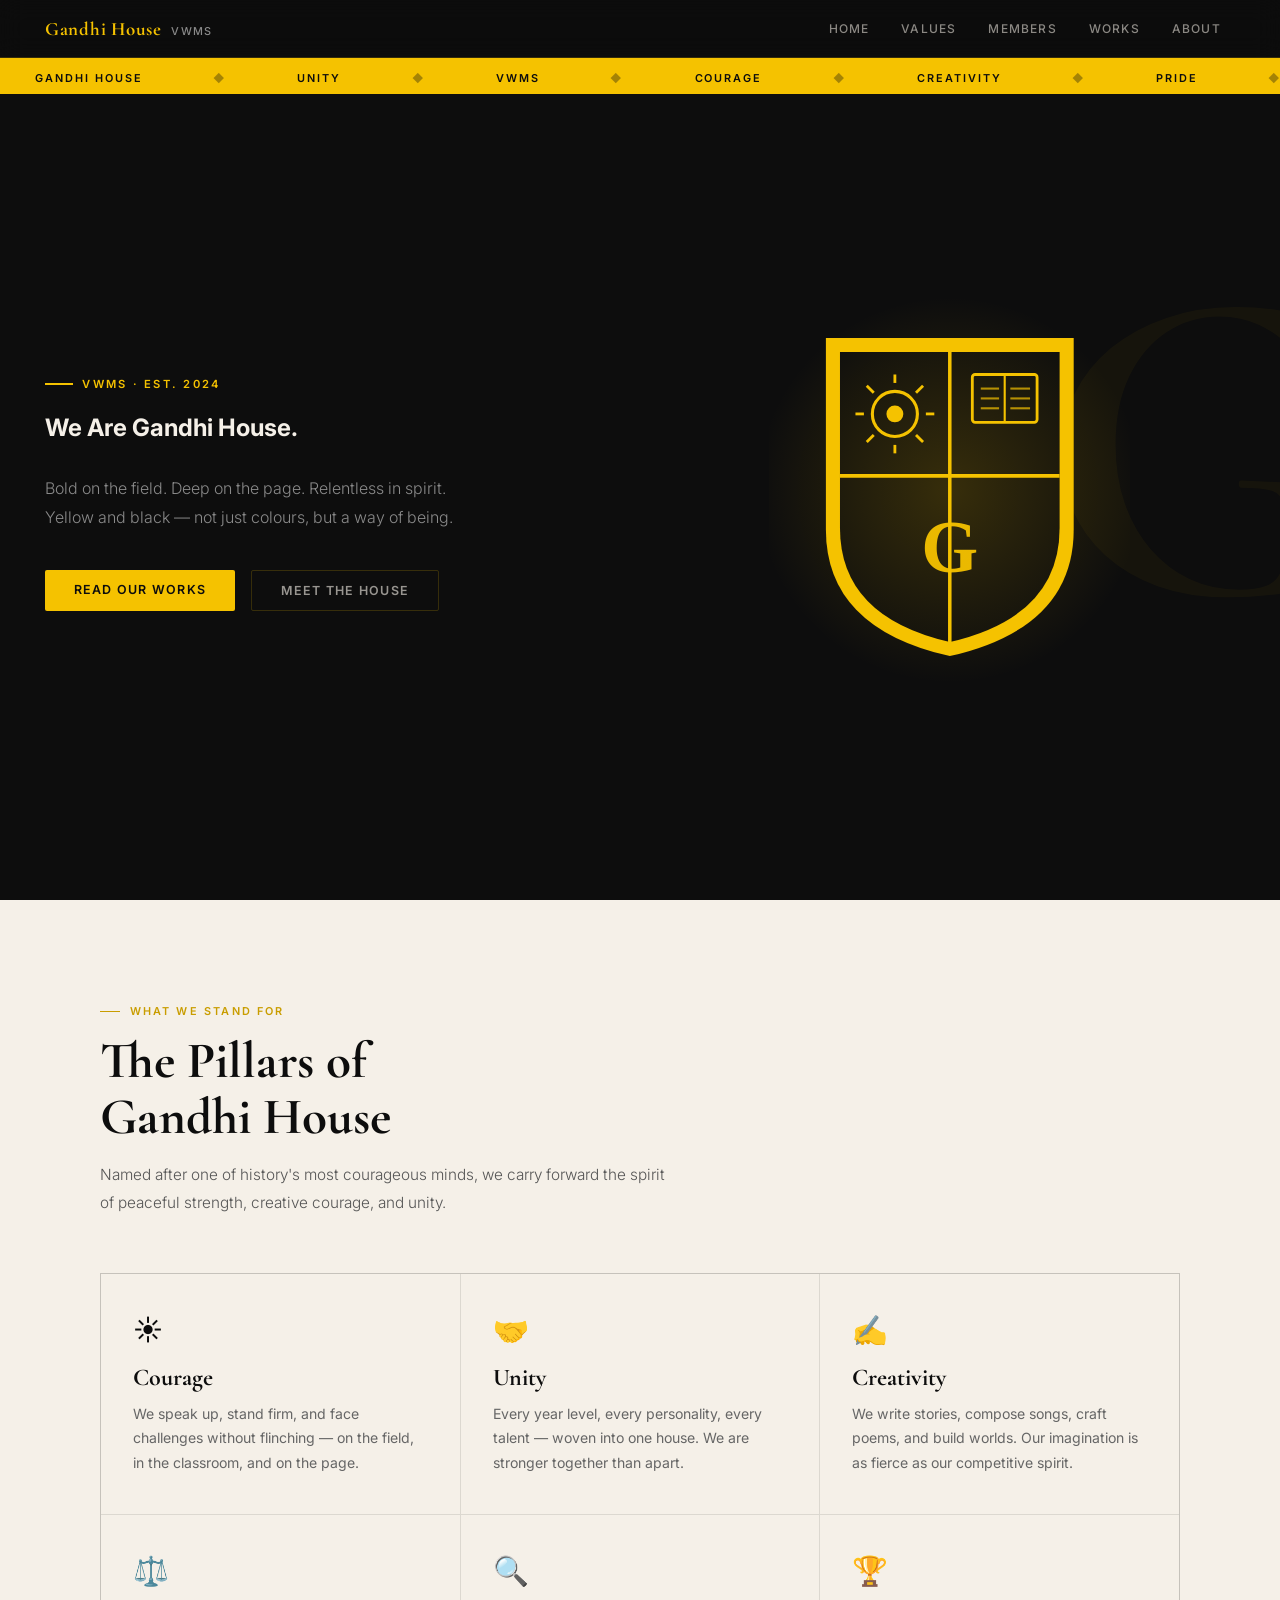
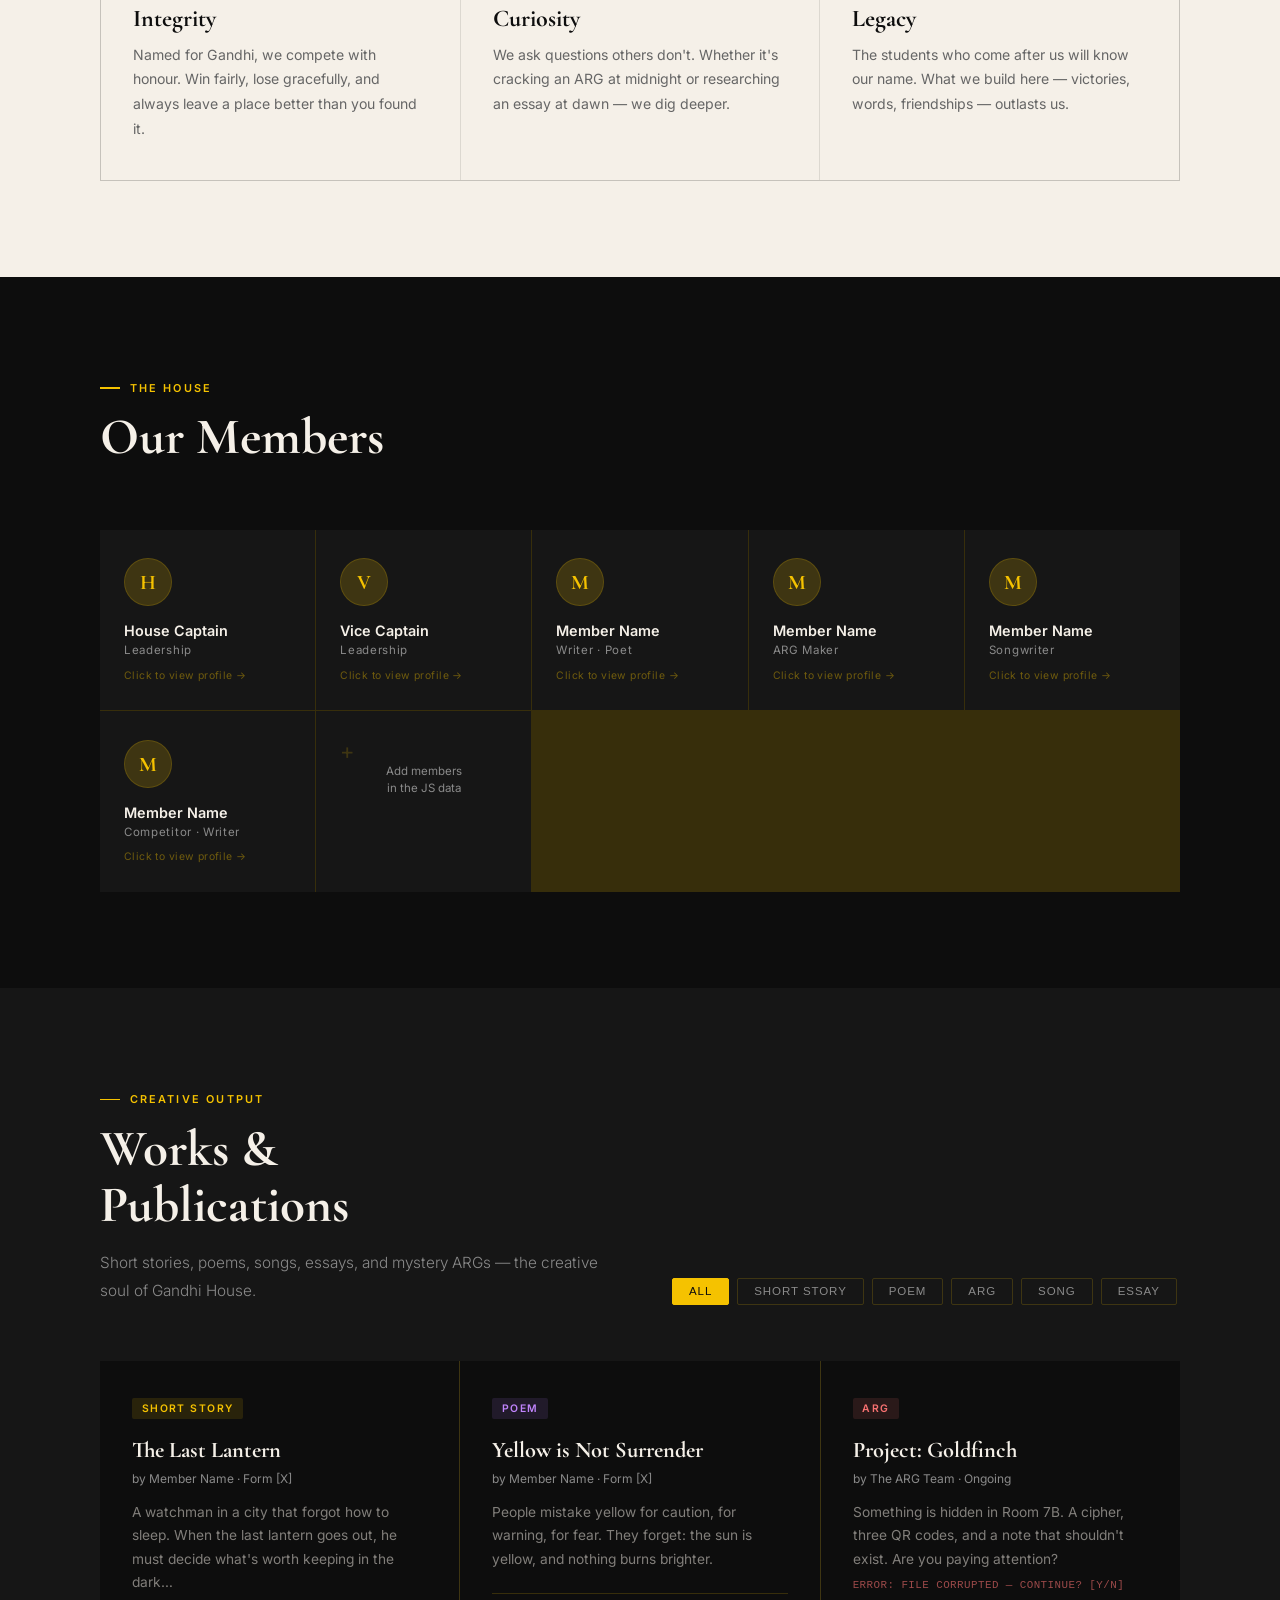
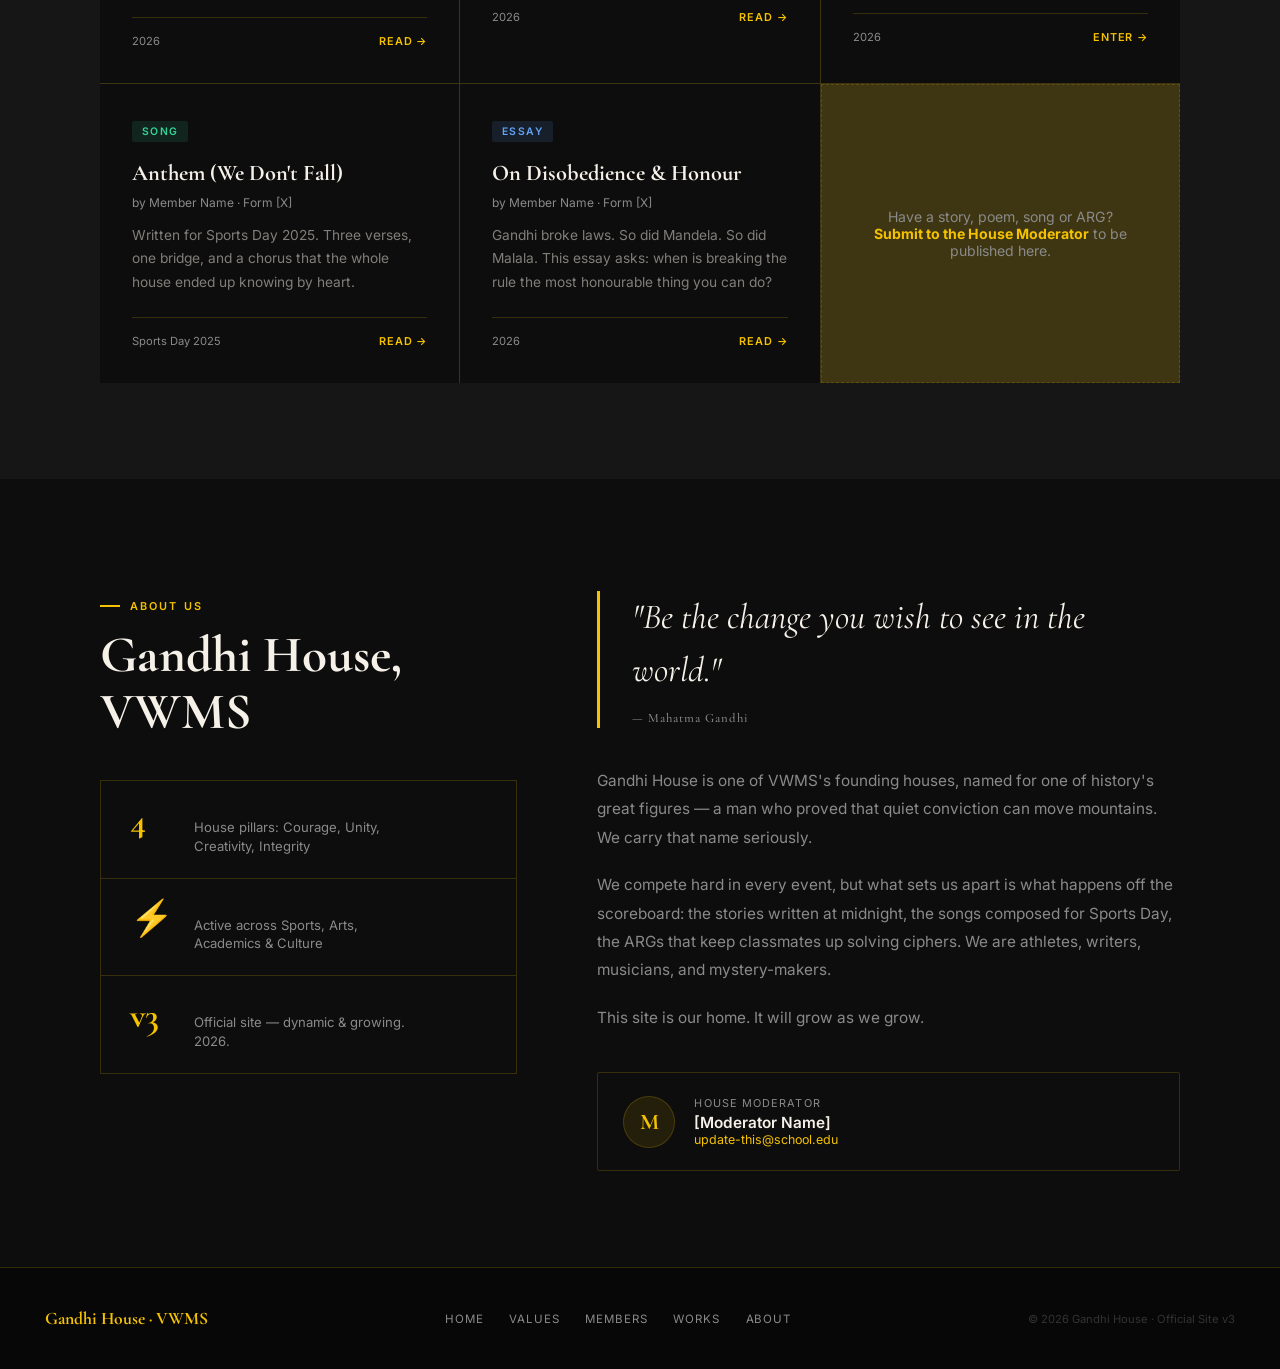
==== index.html @ 1ae05ae8 "V0.1" ====
<!DOCTYPE html>
<html lang="en">
<head>
  <meta charset="UTF-8"/>
  <meta name="viewport" content="width=device-width, initial-scale=1.0"/>
  <title>Gandhi House — VWMS</title>
  <link rel="preconnect" href="https://fonts.googleapis.com"/>
  <link rel="preconnect" href="https://fonts.gstatic.com" crossorigin/>
  <link href="https://fonts.googleapis.com/css2?family=Cormorant+Garamond:ital,wght@0,400;0,600;0,700;1,400;1,600;1,700&family=Inter:wght@300;400;500;600&display=swap" rel="stylesheet"/>
  <style>
    *, *::before, *::after { box-sizing: border-box; margin: 0; padding: 0; }
    :root {
      --yellow:  #F5C200;
      --yellow-d:#C99D00;
      --black:   #0D0D0D;
      --card:    #161616;
      --card2:   #1E1E1E;
      --cream:   #F5F0E8;
      --slate:   #8A8A8A;
      --border:  rgba(245,194,0,0.18);
      --border-l:rgba(0,0,0,0.1);
    }
    html { scroll-behavior: smooth; }
    body { font-family:'Inter',sans-serif; background:var(--black); color:var(--cream); overflow-x:hidden; }
    ::-webkit-scrollbar { width:4px; }
    ::-webkit-scrollbar-track { background:var(--black); }
    ::-webkit-scrollbar-thumb { background:var(--yellow); }

    /* ── NAV ── */
    nav {
      position:fixed; top:0; left:0; right:0; z-index:200;
      height:58px; display:flex; align-items:center; justify-content:space-between;
      padding:0 2.8rem;
      background:rgba(13,13,13,0.92); backdrop-filter:blur(12px);
      border-bottom:1px solid var(--border);
    }
    .nav-left { display:flex; align-items:baseline; gap:0.6rem; }
    .nav-house { font-family:'Cormorant Garamond',serif; font-size:1.18rem; font-weight:700; color:var(--yellow); letter-spacing:0.04em; }
    .nav-school { font-size:0.68rem; color:var(--slate); font-weight:500; letter-spacing:0.12em; text-transform:uppercase; }
    .nav-links { display:flex; gap:0.2rem; }
    .nav-links a {
      color:rgba(245,240,232,0.55); text-decoration:none; font-size:0.75rem;
      font-weight:500; letter-spacing:0.1em; text-transform:uppercase;
      padding:0.4rem 0.9rem; border-radius:2px; transition:color 0.2s, background 0.2s;
    }
    .nav-links a:hover { color:var(--yellow); background:rgba(245,194,0,0.07); }

    /* ── TICKER ── */
    .ticker {
      background:var(--yellow); color:var(--black); padding:0.5rem 0;
      overflow:hidden; white-space:nowrap;
      position:fixed; top:58px; left:0; right:0; z-index:199;
    }
    .ticker-inner { display:inline-flex; animation:ticker 30s linear infinite; }
    .ticker-inner span { font-size:0.68rem; font-weight:600; letter-spacing:0.18em; text-transform:uppercase; padding:0 2.2rem; }
    .ticker-dot { color:rgba(13,13,13,0.35); font-size:0.5rem; vertical-align:middle; }
    @keyframes ticker { from{transform:translateX(0)} to{transform:translateX(-50%)} }

    /* ── SHARED ── */
    section { padding:6rem 2.8rem; }
    .section-inner { max-width:1080px; margin:0 auto; }
    .section-label {
      display:inline-flex; align-items:center; gap:0.6rem;
      font-size:0.68rem; font-weight:600; letter-spacing:0.2em;
      text-transform:uppercase; color:var(--yellow); margin-bottom:0.9rem;
    }
    .section-label::before { content:''; display:block; width:20px; height:1.5px; background:var(--yellow); }
    .section-title {
      font-family:'Cormorant Garamond',serif;
      font-size:clamp(2.4rem,4vw,3.6rem); font-weight:700; line-height:1.1; margin-bottom:1rem;
    }
    .section-sub { font-size:0.96rem; color:var(--slate); line-height:1.8; max-width:580px; font-weight:300; }
    .btn {
      display:inline-block; padding:0.75rem 1.8rem; font-size:0.78rem; font-weight:600;
      letter-spacing:0.1em; text-transform:uppercase; text-decoration:none;
      border-radius:2px; transition:all 0.2s; cursor:pointer; border:none;
    }
    .btn-primary { background:var(--yellow); color:var(--black); }
    .btn-primary:hover { background:#ffd740; }
    .btn-ghost { border:1px solid var(--border); color:rgba(245,240,232,0.6); background:transparent; }
    .btn-ghost:hover { border-color:var(--yellow); color:var(--yellow); }

    /* ── HERO ── */
    #home {
      min-height:100vh; background:var(--black);
      display:grid; grid-template-columns:1fr 1fr;
      align-items:center; padding:9rem 2.8rem 4rem; gap:3rem;
      position:relative; overflow:hidden;
    }
    .hero-watermark {
      position:absolute; right:-4rem; top:50%; transform:translateY(-50%);
      font-family:'Cormorant Garamond',serif;
      font-size:clamp(20rem,35vw,46rem); font-weight:700;
      color:var(--yellow); opacity:0.04; line-height:1;
      pointer-events:none; user-select:none; letter-spacing:-0.05em;
    }
    .hero-left { position:relative; z-index:2; }
    .hero-eyebrow {
      display:inline-flex; align-items:center; gap:0.6rem;
      font-size:0.7rem; font-weight:600; letter-spacing:0.2em;
      text-transform:uppercase; color:var(--yellow); margin-bottom:1.4rem;
    }
    .hero-eyebrow::before { content:''; display:block; width:28px; height:1.5px; background:var(--yellow); }
    .hero h1 { font-family:'Cormorant Garamond',serif; font-size:clamp(3.8rem,6.5vw,7rem); font-weight:700; line-height:0.95; letter-spacing:-0.02em; }
    .hero h1 .line1 { color:var(--cream); display:block; }
    .hero h1 .line2 { color:var(--yellow); font-style:italic; display:block; }
    .hero h1 .line3 { color:var(--cream); display:block; }
    .hero-desc { margin-top:2rem; font-size:1rem; color:var(--slate); line-height:1.8; max-width:420px; font-weight:300; }
    .hero-cta { margin-top:2.4rem; display:flex; gap:1rem; flex-wrap:wrap; }
    .hero-right { display:flex; align-items:center; justify-content:center; position:relative; z-index:2; }
    .shield-wrap { position:relative; animation:floatShield 5s ease-in-out infinite; }
    @keyframes floatShield { 0%,100%{transform:translateY(0)} 50%{transform:translateY(-14px)} }
    .shield-glow { position:absolute; inset:-40px; background:radial-gradient(circle,rgba(245,194,0,0.18) 0%,transparent 70%); pointer-events:none; }
    .shield-svg { width:clamp(180px,22vw,290px); display:block; }

    /* ── VALUES ── */
    #values { background:var(--cream); color:var(--black); }
    #values .section-label { color:var(--yellow-d); }
    #values .section-label::before { background:var(--yellow-d); }
    #values .section-title { color:var(--black); }
    #values .section-sub { color:#555; }
    .values-grid {
      display:grid; grid-template-columns:repeat(3,1fr);
      gap:1px; margin-top:3.5rem;
      background:var(--border-l); border:1px solid var(--border-l);
    }
    .value-card { background:var(--cream); padding:2.4rem 2rem; transition:background 0.2s; }
    .value-card:hover { background:#ece8e0; }
    .value-icon { font-size:1.8rem; margin-bottom:1rem; display:block; }
    .value-card h3 { font-family:'Cormorant Garamond',serif; font-size:1.5rem; font-weight:700; color:var(--black); margin-bottom:0.6rem; }
    .value-card p { font-size:0.88rem; color:#666; line-height:1.75; }

    /* ── MEMBERS ── */
    #members { background:var(--black); }
    .members-header { display:flex; align-items:flex-end; justify-content:space-between; margin-bottom:3rem; gap:1rem; flex-wrap:wrap; }
    .members-grid { display:grid; grid-template-columns:repeat(auto-fill,minmax(180px,1fr)); gap:1px; background:var(--border); }
    .member-card {
      background:var(--card); padding:1.8rem 1.5rem;
      transition:background 0.2s; position:relative; overflow:hidden; cursor:pointer;
    }
    .member-card::before {
      content:''; position:absolute; top:0; left:0;
      width:3px; height:0; background:var(--yellow); transition:height 0.3s;
    }
    .member-card:hover { background:var(--card2); }
    .member-card:hover::before { height:100%; }
    .member-avatar {
      width:48px; height:48px; background:var(--border); border-radius:50%;
      display:flex; align-items:center; justify-content:center;
      font-family:'Cormorant Garamond',serif; font-size:1.3rem; font-weight:700;
      color:var(--yellow); margin-bottom:1rem; border:1px solid var(--border);
    }
    .member-name { font-size:0.9rem; font-weight:600; color:var(--cream); margin-bottom:0.25rem; }
    .member-role { font-size:0.72rem; color:var(--slate); letter-spacing:0.06em; }
    .member-card-hint { font-size:0.65rem; color:rgba(245,194,0,0.4); margin-top:0.7rem; letter-spacing:0.04em; }

    /* ── WORKS ── */
    #works { background:var(--card); }
    .works-intro { display:grid; grid-template-columns:1fr 1fr; gap:4rem; align-items:end; margin-bottom:3.5rem; }
    .works-filter { display:flex; gap:0.5rem; flex-wrap:wrap; }
    .filter-btn {
      padding:0.4rem 1rem; font-size:0.72rem; font-weight:500;
      letter-spacing:0.08em; text-transform:uppercase;
      border:1px solid var(--border); background:transparent; color:var(--slate);
      cursor:pointer; border-radius:2px; transition:all 0.2s;
    }
    .filter-btn.active, .filter-btn:hover { background:var(--yellow); color:var(--black); border-color:var(--yellow); }
    .works-grid { display:grid; grid-template-columns:repeat(auto-fill,minmax(280px,1fr)); gap:1px; background:var(--border); }
    .work-card {
      background:var(--black); padding:2.2rem 2rem;
      transition:background 0.2s; position:relative; cursor:pointer;
    }
    .work-card:hover { background:#121212; }
    .work-tag {
      display:inline-block; font-size:0.65rem; font-weight:600;
      letter-spacing:0.14em; text-transform:uppercase;
      padding:0.25rem 0.6rem; border-radius:2px; margin-bottom:1.1rem;
    }
    .tag-story  { background:rgba(245,194,0,0.12); color:var(--yellow); }
    .tag-poem   { background:rgba(180,120,255,0.12); color:#c084fc; }
    .tag-song   { background:rgba(52,211,153,0.12); color:#34d399; }
    .tag-arg    { background:rgba(248,113,113,0.12); color:#f87171; }
    .tag-essay  { background:rgba(96,165,250,0.12); color:#60a5fa; }
    .work-title { font-family:'Cormorant Garamond',serif; font-size:1.4rem; font-weight:700; color:var(--cream); line-height:1.2; margin-bottom:0.5rem; }
    .work-author { font-size:0.75rem; color:var(--slate); margin-bottom:0.9rem; }
    .work-excerpt { font-size:0.86rem; color:rgba(245,240,232,0.5); line-height:1.7; }
    .work-footer {
      margin-top:1.4rem; padding-top:1rem; border-top:1px solid var(--border);
      font-size:0.7rem; color:var(--slate); display:flex; justify-content:space-between; align-items:center;
    }
    .work-read { color:var(--yellow); font-weight:600; letter-spacing:0.08em; text-transform:uppercase; font-size:0.68rem; }
    .arg-glitch { font-family:'Courier New',monospace; font-size:0.68rem; color:rgba(248,113,113,0.6); letter-spacing:0.04em; margin-top:0.5rem; animation:glitch 4s ease-in-out infinite; }
    @keyframes glitch { 0%,90%,100%{opacity:0.6;letter-spacing:0.04em} 92%{opacity:1;letter-spacing:0.12em;color:#f87171} 94%{opacity:0.3;letter-spacing:0} 96%{opacity:1} }
    .work-submit {
      background:transparent; border:1px dashed var(--border);
      display:flex; align-items:center; justify-content:center;
      gap:1rem; padding:2rem; text-align:center;
    }
    .work-submit p { font-size:0.88rem; color:var(--slate); }
    .work-submit strong { color:var(--yellow); }

    /* ── ABOUT ── */
    #about { background:var(--black); }
    .about-grid { display:grid; grid-template-columns:1fr 1.4fr; gap:5rem; align-items:start; margin-top:1rem; }
    .about-stat-stack { margin-top:2.5rem; display:flex; flex-direction:column; gap:0; border:1px solid var(--border); }
    .about-stat { padding:1.4rem 1.8rem; border-bottom:1px solid var(--border); display:flex; align-items:baseline; gap:1rem; }
    .about-stat:last-child { border-bottom:none; }
    .about-stat-num { font-family:'Cormorant Garamond',serif; font-size:2.2rem; font-weight:700; color:var(--yellow); line-height:1; min-width:3rem; }
    .about-stat-label { font-size:0.82rem; color:var(--slate); line-height:1.4; }
    .about-quote { font-family:'Cormorant Garamond',serif; font-size:clamp(1.6rem,2.8vw,2.2rem); font-style:italic; font-weight:400; line-height:1.5; color:var(--cream); border-left:3px solid var(--yellow); padding-left:2rem; margin-bottom:2.4rem; }
    .about-quote cite { display:block; margin-top:0.8rem; font-size:0.8rem; font-style:normal; font-weight:500; color:var(--slate); letter-spacing:0.08em; }
    .about-body { font-size:0.96rem; color:var(--slate); line-height:1.85; margin-bottom:1.2rem; }
    .about-moderator { margin-top:2.5rem; display:flex; align-items:center; gap:1.2rem; padding:1.4rem 1.6rem; border:1px solid var(--border); border-radius:2px; }
    .mod-avatar { width:52px; height:52px; flex-shrink:0; background:rgba(245,194,0,0.1); border:1px solid var(--border); border-radius:50%; display:flex; align-items:center; justify-content:center; font-family:'Cormorant Garamond',serif; font-size:1.4rem; font-weight:700; color:var(--yellow); }
    .mod-label { font-size:0.68rem; color:var(--slate); letter-spacing:0.1em; text-transform:uppercase; margin-bottom:0.2rem; }
    .mod-name { font-size:0.96rem; font-weight:600; color:var(--cream); }
    .mod-email { font-size:0.78rem; color:var(--yellow); }

    /* ── FOOTER ── */
    footer { background:#070707; border-top:1px solid var(--border); padding:2.5rem 2.8rem; display:flex; align-items:center; justify-content:space-between; gap:1rem; flex-wrap:wrap; }
    .footer-brand { font-family:'Cormorant Garamond',serif; font-size:1.1rem; font-weight:700; color:var(--yellow); }
    .footer-links { display:flex; gap:1.6rem; }
    .footer-links a { font-size:0.72rem; color:var(--slate); text-decoration:none; letter-spacing:0.08em; text-transform:uppercase; transition:color 0.2s; }
    .footer-links a:hover { color:var(--yellow); }
    .footer-copy { font-size:0.7rem; color:#333; }

    /* ══════════════════════════════════════
       PANEL — shared for works + members
    ══════════════════════════════════════ */
    .panel-overlay {
      position:fixed; inset:0; z-index:500;
      background:rgba(0,0,0,0.75); backdrop-filter:blur(6px);
      opacity:0; pointer-events:none; transition:opacity 0.3s;
    }
    .panel-overlay.open { opacity:1; pointer-events:all; }
    .panel {
      position:fixed; top:0; right:0; bottom:0; z-index:501;
      width:min(680px,100vw);
      background:var(--black); border-left:1px solid var(--border);
      overflow-y:auto; padding:3rem 2.8rem;
      transform:translateX(100%); transition:transform 0.38s cubic-bezier(0.22,1,0.36,1);
    }
    .panel.open { transform:translateX(0); }
    .panel-close {
      position:sticky; top:0;
      display:flex; justify-content:flex-end; margin-bottom:2rem;
      background:var(--black); padding-bottom:0.5rem;
    }
    .panel-close-btn {
      background:var(--card2); border:1px solid var(--border); color:var(--slate);
      font-size:0.75rem; font-weight:600; letter-spacing:0.1em; text-transform:uppercase;
      padding:0.5rem 1.1rem; border-radius:2px; cursor:pointer; transition:all 0.2s;
    }
    .panel-close-btn:hover { border-color:var(--yellow); color:var(--yellow); }

    /* work panel */
    .panel-tag { display:inline-block; font-size:0.65rem; font-weight:600; letter-spacing:0.14em; text-transform:uppercase; padding:0.25rem 0.6rem; border-radius:2px; margin-bottom:1.2rem; }
    .panel-title { font-family:'Cormorant Garamond',serif; font-size:clamp(2rem,4vw,3rem); font-weight:700; line-height:1.1; margin-bottom:0.6rem; }
    .panel-author { font-size:0.8rem; color:var(--slate); margin-bottom:2rem; padding-bottom:2rem; border-bottom:1px solid var(--border); }
    .panel-body {
      font-size:1rem; line-height:1.9; color:rgba(245,240,232,0.8);
      font-family:'Cormorant Garamond',serif; font-size:1.12rem;
      white-space:pre-wrap;
    }
    .panel-body.arg-body { font-family:'Courier New',monospace; font-size:0.88rem; color:#f87171; line-height:1.8; }

    /* member panel */
    .member-panel-header { display:flex; align-items:center; gap:1.6rem; margin-bottom:2rem; padding-bottom:2rem; border-bottom:1px solid var(--border); }
    .member-panel-avatar {
      width:80px; height:80px; flex-shrink:0;
      background:rgba(245,194,0,0.08); border:1px solid var(--border); border-radius:50%;
      display:flex; align-items:center; justify-content:center;
      font-family:'Cormorant Garamond',serif; font-size:2.2rem; font-weight:700; color:var(--yellow);
    }
    .member-panel-name { font-family:'Cormorant Garamond',serif; font-size:2rem; font-weight:700; color:var(--cream); }
    .member-panel-role { font-size:0.78rem; color:var(--yellow); letter-spacing:0.1em; text-transform:uppercase; margin-top:0.3rem; }
    .member-panel-bio { font-size:0.96rem; color:var(--slate); line-height:1.85; margin-bottom:1.4rem; }
    .member-panel-works { margin-top:2rem; }
    .member-panel-works h4 { font-family:'Cormorant Garamond',serif; font-size:1.2rem; font-weight:700; color:var(--cream); margin-bottom:1rem; }
    .member-work-link {
      display:block; padding:0.9rem 1.2rem; border:1px solid var(--border);
      margin-bottom:1px; background:var(--card); color:var(--cream);
      font-size:0.86rem; cursor:pointer; transition:background 0.2s, border-color 0.2s;
      text-decoration:none;
    }
    .member-work-link:hover { background:var(--card2); border-color:var(--yellow); color:var(--yellow); }
    .member-work-link span { font-size:0.68rem; color:var(--slate); float:right; }

    /* ── RESPONSIVE ── */
    @media (max-width:860px) {
      nav { padding:0 1.4rem; }
      .nav-links a { padding:0.4rem 0.6rem; font-size:0.68rem; }
      #home { grid-template-columns:1fr; padding:9rem 1.4rem 4rem; }
      .hero-right { display:none; }
      .values-grid { grid-template-columns:1fr 1fr; }
      .works-intro { grid-template-columns:1fr; gap:1.5rem; }
      .about-grid { grid-template-columns:1fr; gap:3rem; }
      section { padding:4rem 1.4rem; }
      footer { padding:2rem 1.4rem; }
      .panel { padding:2rem 1.4rem; }
    }
    @media (max-width:580px) {
      .values-grid { grid-template-columns:1fr; }
    }
    @media (prefers-reduced-motion:reduce) {
      *, *::before, *::after { animation:none !important; transition:none !important; }
    }
  </style>
</head>
<body>

<!-- NAV -->
<nav>
  <div class="nav-left">
    <span class="nav-house">Gandhi House</span>
    <span class="nav-school">VWMS</span>
  </div>
  <div class="nav-links">
    <a href="#home">Home</a>
    <a href="#values">Values</a>
    <a href="#members">Members</a>
    <a href="#works">Works</a>
    <a href="#about">About</a>
  </div>
</nav>

<!-- TICKER -->
<div class="ticker" aria-hidden="true">
  <div class="ticker-inner">
    <span>Gandhi House</span><span class="ticker-dot">◆</span>
    <span>Unity</span><span class="ticker-dot">◆</span>
    <span>VWMS</span><span class="ticker-dot">◆</span>
    <span>Courage</span><span class="ticker-dot">◆</span>
    <span>Creativity</span><span class="ticker-dot">◆</span>
    <span>Pride</span><span class="ticker-dot">◆</span>
    <span>Stories &amp; Songs</span><span class="ticker-dot">◆</span>
    <span>Mystery &amp; ARGs</span><span class="ticker-dot">◆</span>
    <span>Legacy</span><span class="ticker-dot">◆</span>
    <span>Yellow &amp; Black</span><span class="ticker-dot">◆</span>
    <span>Gandhi House</span><span class="ticker-dot">◆</span>
    <span>Unity</span><span class="ticker-dot">◆</span>
    <span>VWMS</span><span class="ticker-dot">◆</span>
    <span>Courage</span><span class="ticker-dot">◆</span>
    <span>Creativity</span><span class="ticker-dot">◆</span>
    <span>Pride</span><span class="ticker-dot">◆</span>
    <span>Stories &amp; Songs</span><span class="ticker-dot">◆</span>
    <span>Mystery &amp; ARGs</span><span class="ticker-dot">◆</span>
    <span>Legacy</span><span class="ticker-dot">◆</span>
    <span>Yellow &amp; Black</span><span class="ticker-dot">◆</span>
  </div>
</div>

<!-- ═══ HOME ═══ -->
<section id="home">
  <div class="hero-watermark" aria-hidden="true">G</div>
  <div class="hero-left">
    <p class="hero-eyebrow">VWMS · Est. 2024</p>
    <h1>
      <span class="line1">We Are</span>
      <span class="line2">Gandhi</span>
      <span class="line3">House.</span>
    </h1>
    <p class="hero-desc">Bold on the field. Deep on the page. Relentless in spirit. Yellow and black — not just colours, but a way of being.</p>
    <div class="hero-cta">
      <a href="#works" class="btn btn-primary">Read Our Works</a>
      <a href="#members" class="btn btn-ghost">Meet the House</a>
    </div>
  </div>
  <div class="hero-right">
    <div class="shield-wrap">
      <div class="shield-glow"></div>
      <svg class="shield-svg" viewBox="0 0 200 240" fill="none" xmlns="http://www.w3.org/2000/svg" aria-label="Gandhi House shield">
        <path d="M12 12 H188 V148 Q188 218 100 238 Q12 218 12 148 Z" fill="#F5C200"/>
        <path d="M22 22 H178 V147 Q178 210 100 228 Q22 210 22 147 Z" fill="#0D0D0D"/>
        <line x1="22" y1="110" x2="178" y2="110" stroke="#F5C200" stroke-width="2.5"/>
        <line x1="100" y1="22" x2="100" y2="228" stroke="#F5C200" stroke-width="2.5"/>
        <circle cx="61" cy="66" r="16" fill="none" stroke="#F5C200" stroke-width="2.2"/>
        <circle cx="61" cy="66" r="6" fill="#F5C200"/>
        <line x1="61" y1="44" x2="61" y2="38" stroke="#F5C200" stroke-width="2"/>
        <line x1="61" y1="88" x2="61" y2="94" stroke="#F5C200" stroke-width="2"/>
        <line x1="39" y1="66" x2="33" y2="66" stroke="#F5C200" stroke-width="2"/>
        <line x1="83" y1="66" x2="89" y2="66" stroke="#F5C200" stroke-width="2"/>
        <line x1="46" y1="51" x2="41" y2="46" stroke="#F5C200" stroke-width="2"/>
        <line x1="76" y1="81" x2="81" y2="86" stroke="#F5C200" stroke-width="2"/>
        <line x1="76" y1="51" x2="81" y2="46" stroke="#F5C200" stroke-width="2"/>
        <line x1="46" y1="81" x2="41" y2="86" stroke="#F5C200" stroke-width="2"/>
        <rect x="116" y="38" width="46" height="34" rx="2" fill="none" stroke="#F5C200" stroke-width="2"/>
        <line x1="139" y1="38" x2="139" y2="72" stroke="#F5C200" stroke-width="1.5"/>
        <line x1="122" y1="48" x2="135" y2="48" stroke="#F5C200" stroke-width="1.5" opacity="0.7"/>
        <line x1="122" y1="55" x2="135" y2="55" stroke="#F5C200" stroke-width="1.5" opacity="0.7"/>
        <line x1="122" y1="62" x2="135" y2="62" stroke="#F5C200" stroke-width="1.5" opacity="0.7"/>
        <line x1="143" y1="48" x2="157" y2="48" stroke="#F5C200" stroke-width="1.5" opacity="0.7"/>
        <line x1="143" y1="55" x2="157" y2="55" stroke="#F5C200" stroke-width="1.5" opacity="0.7"/>
        <line x1="143" y1="62" x2="157" y2="62" stroke="#F5C200" stroke-width="1.5" opacity="0.7"/>
        <text x="100" y="178" text-anchor="middle" font-family="Georgia,serif" font-size="52" font-weight="700" fill="#F5C200" opacity="0.95">G</text>
      </svg>
    </div>
  </div>
</section>

<!-- ═══ VALUES ═══ -->
<section id="values">
  <div class="section-inner">
    <p class="section-label">What we stand for</p>
    <h2 class="section-title">The Pillars of<br/>Gandhi House</h2>
    <p class="section-sub">Named after one of history's most courageous minds, we carry forward the spirit of peaceful strength, creative courage, and unity.</p>
    <div class="values-grid" id="valuesGrid"></div>
  </div>
</section>

<!-- ═══ MEMBERS ═══ -->
<section id="members">
  <div class="section-inner">
    <div class="members-header">
      <div>
        <p class="section-label">The house</p>
        <h2 class="section-title">Our Members</h2>
      </div>
    </div>
    <div class="members-grid" id="membersGrid"></div>
  </div>
</section>

<!-- ═══ WORKS ═══ -->
<section id="works">
  <div class="section-inner">
    <div class="works-intro">
      <div>
        <p class="section-label">Creative output</p>
        <h2 class="section-title">Works &amp;<br/>Publications</h2>
        <p class="section-sub">Short stories, poems, songs, essays, and mystery ARGs — the creative soul of Gandhi House.</p>
      </div>
      <div>
        <div class="works-filter" id="worksFilter"></div>
      </div>
    </div>
    <div class="works-grid" id="worksGrid"></div>
  </div>
</section>

<!-- ═══ ABOUT ═══ -->
<section id="about">
  <div class="section-inner">
    <div class="about-grid">
      <div class="about-left">
        <p class="section-label">About us</p>
        <h2 class="section-title">Gandhi House,<br/>VWMS</h2>
        <div class="about-stat-stack">
          <div class="about-stat"><div class="about-stat-num">4</div><div class="about-stat-label">House pillars: Courage, Unity,<br/>Creativity, Integrity</div></div>
          <div class="about-stat"><div class="about-stat-num">⚡</div><div class="about-stat-label">Active across Sports, Arts,<br/>Academics &amp; Culture</div></div>
          <div class="about-stat"><div class="about-stat-num">v3</div><div class="about-stat-label">Official site — dynamic &amp; growing.<br/>2026.</div></div>
        </div>
      </div>
      <div class="about-right">
        <blockquote class="about-quote">
          "Be the change you wish to see in the world."
          <cite>— Mahatma Gandhi</cite>
        </blockquote>
        <p class="about-body">Gandhi House is one of VWMS's founding houses, named for one of history's great figures — a man who proved that quiet conviction can move mountains. We carry that name seriously.</p>
        <p class="about-body">We compete hard in every event, but what sets us apart is what happens off the scoreboard: the stories written at midnight, the songs composed for Sports Day, the ARGs that keep classmates up solving ciphers. We are athletes, writers, musicians, and mystery-makers.</p>
        <p class="about-body">This site is our home. It will grow as we grow.</p>
        <div class="about-moderator">
          <div class="mod-avatar">M</div>
          <div>
            <div class="mod-label">House Moderator</div>
            <div class="mod-name">[Moderator Name]</div>
            <div class="mod-email">update-this@school.edu</div>
          </div>
        </div>
      </div>
    </div>
  </div>
</section>

<!-- FOOTER -->
<footer>
  <span class="footer-brand">Gandhi House · VWMS</span>
  <div class="footer-links">
    <a href="#home">Home</a><a href="#values">Values</a>
    <a href="#members">Members</a><a href="#works">Works</a><a href="#about">About</a>
  </div>
  <span class="footer-copy">© 2026 Gandhi House · Official Site v3</span>
</footer>

<!-- ═══ PANELS ═══ -->
<div class="panel-overlay" id="overlay"></div>
<div class="panel" id="workPanel" role="dialog" aria-modal="true" aria-label="Work viewer">
  <div class="panel-close"><button class="panel-close-btn" onclick="closePanel()">✕ Close</button></div>
  <div id="workPanelContent"></div>
</div>
<div class="panel" id="memberPanel" role="dialog" aria-modal="true" aria-label="Member profile">
  <div class="panel-close"><button class="panel-close-btn" onclick="closePanel()">✕ Close</button></div>
  <div id="memberPanelContent"></div>
</div>

<script>
/* ═══════════════════════════════════════════════════
   ██████╗  █████╗ ████████╗ █████╗
   ██╔══██╗██╔══██╗╚══██╔══╝██╔══██╗
   ██║  ██║███████║   ██║   ███████║
   ██║  ██║██╔══██║   ██║   ██╔══██║
   ██████╔╝██║  ██║   ██║   ██║  ██║
   ╚═════╝ ╚═╝  ╚═╝   ╚═╝   ╚═╝  ╚═╝

   TO ADD A NEW WORK — add one object to WORKS below.
   TO ADD A NEW MEMBER — add one object to MEMBERS below.
   TO EDIT VALUES — edit the HOUSE_VALUES array below.
   That's it. The rest is automatic.
═══════════════════════════════════════════════════ */

// ─────────────────────────────────────────────────
//  HOUSE VALUES
//  Fields: icon, title, body
// ─────────────────────────────────────────────────
const HOUSE_VALUES = [
  {
    icon: "☀️",
    title: "Courage",
    body: "We speak up, stand firm, and face challenges without flinching — on the field, in the classroom, and on the page."
  },
  {
    icon: "🤝",
    title: "Unity",
    body: "Every year level, every personality, every talent — woven into one house. We are stronger together than apart."
  },
  {
    icon: "✍️",
    title: "Creativity",
    body: "We write stories, compose songs, craft poems, and build worlds. Our imagination is as fierce as our competitive spirit."
  },
  {
    icon: "⚖️",
    title: "Integrity",
    body: "Named for Gandhi, we compete with honour. Win fairly, lose gracefully, and always leave a place better than you found it."
  },
  {
    icon: "🔍",
    title: "Curiosity",
    body: "We ask questions others don't. Whether it's cracking an ARG at midnight or researching an essay at dawn — we dig deeper."
  },
  {
    icon: "🏆",
    title: "Legacy",
    body: "The students who come after us will know our name. What we build here — victories, words, friendships — outlasts us."
  }
];

// ─────────────────────────────────────────────────
//  MEMBERS
//  Fields: name, role, bio, works (array of work titles they authored)
//  'works' links automatically to matching entries in WORKS below.
// ─────────────────────────────────────────────────
const MEMBERS = [
  {
    name: "House Captain",
    role: "Leadership",
    bio: "Update this bio with something about this person — their year level, what they bring to the house, and what makes them Gandhi through and through.",
    works: []
  },
  {
    name: "Vice Captain",
    role: "Leadership",
    bio: "Update this bio with something about this person — their strengths, their story, their role in keeping Gandhi House together.",
    works: []
  },
  {
    name: "Member Name",
    role: "Writer · Poet",
    bio: "Replace with a real member. Add their name, what they do, and link their works by matching the title to a work in the WORKS array.",
    works: ["The Last Lantern", "Yellow is Not Surrender"]
  },
  {
    name: "Member Name",
    role: "ARG Maker",
    bio: "Replace with a real member. The mastermind behind the house's mystery ARG. Ask them nothing. They'll tell you everything — eventually.",
    works: ["Project: Goldfinch"]
  },
  {
    name: "Member Name",
    role: "Songwriter",
    bio: "Replace with a real member. Wrote the Sports Day anthem from scratch. If you've heard it, you know.",
    works: ["Anthem (We Don't Fall)"]
  },
  {
    name: "Member Name",
    role: "Competitor · Writer",
    bio: "Replace with a real member. Equally dangerous in a sprint and in an essay. One of Gandhi House's most versatile members.",
    works: ["On Disobedience & Honour"]
  }
];

// ─────────────────────────────────────────────────
//  WORKS
//  Fields: type, title, author, excerpt, date, content
//  type options: "Story" | "Poem" | "Song" | "ARG" | "Essay"
//  content: the full text shown in the reading panel.
//           Use \n for line breaks. For ARGs, use the arg style.
// ─────────────────────────────────────────────────
const WORKS = [
  {
    type: "Story",
    title: "The Last Lantern",
    author: "Member Name · Form [X]",
    date: "2026",
    excerpt: "A watchman in a city that forgot how to sleep. When the last lantern goes out, he must decide what's worth keeping in the dark…",
    content: `Replace this with the full text of the story.\n\nThis is where the complete piece goes — paragraphs separated by blank lines.\n\nThe whole thing will render here in the reading panel, beautifully formatted, ready for anyone who clicks through.\n\n— [Author Name]`
  },
  {
    type: "Poem",
    title: "Yellow is Not Surrender",
    author: "Member Name · Form [X]",
    date: "2026",
    excerpt: "People mistake yellow for caution, for warning, for fear. They forget: the sun is yellow, and nothing burns brighter.",
    content: `Replace this with the full poem.\n\nEach stanza on its own line.\nLine breaks preserved exactly as you write them.\n\nYellow is not surrender.\nYellow is the sun.\n\n— [Author Name]`
  },
  {
    type: "ARG",
    title: "Project: Goldfinch",
    author: "The ARG Team · Ongoing",
    date: "2026",
    excerpt: "Something is hidden in Room 7B. A cipher, three QR codes, and a note that shouldn't exist. Are you paying attention?",
    content: `> INITIALISING GOLDFINCH PROTOCOL...\n> ACCESS GRANTED: LEVEL 1\n\nReplace this with your ARG's opening text, clues, or lore.\n\nYou can write in any format — cryptic messages, coordinates, cipher hints, story fragments.\n\nThe red terminal font and glitch effect will make it feel right.\n\n> CONTINUE? [Y/N]_`
  },
  {
    type: "Song",
    title: "Anthem (We Don't Fall)",
    author: "Member Name · Form [X]",
    date: "Sports Day 2025",
    excerpt: "Written for Sports Day 2025. Three verses, one bridge, and a chorus that the whole house ended up knowing by heart.",
    content: `Replace this with the full song lyrics.\n\n[Verse 1]\nYour lyrics here.\n\n[Chorus]\nWe don't fall, we don't fall,\nYellow and black, we stand tall.\n\n[Verse 2]\nYour lyrics here.\n\n[Bridge]\nYour lyrics here.\n\n— [Author Name]`
  },
  {
    type: "Essay",
    title: "On Disobedience & Honour",
    author: "Member Name · Form [X]",
    date: "2026",
    excerpt: "Gandhi broke laws. So did Mandela. So did Malala. This essay asks: when is breaking the rule the most honourable thing you can do?",
    content: `Replace this with the full essay text.\n\nIntroduction paragraph goes here. State your argument clearly.\n\nBody paragraph one. Evidence and analysis.\n\nBody paragraph two. Counter-argument and rebuttal.\n\nConclusion. Bring it home.\n\n— [Author Name]`
  }
];

/* ═══════════════════════════════════════════════════
   RENDERING — you don't need to touch anything below
═══════════════════════════════════════════════════ */

const TYPE_TAG = {
  Story: "tag-story", Poem: "tag-poem", Song: "tag-song", ARG: "tag-arg", Essay: "tag-essay"
};
const TYPE_LABEL = {
  Story: "Short Story", Poem: "Poem", Song: "Song", ARG: "ARG", Essay: "Essay"
};
const READ_LABEL = {
  Story: "Read →", Poem: "Read →", Song: "Read →", ARG: "Enter →", Essay: "Read →"
};

// ── Values
function renderValues() {
  const grid = document.getElementById('valuesGrid');
  grid.innerHTML = HOUSE_VALUES.map(v => `
    <div class="value-card">
      <span class="value-icon">${v.icon}</span>
      <h3>${v.title}</h3>
      <p>${v.body}</p>
    </div>
  `).join('');
}

// ── Members
function renderMembers() {
  const grid = document.getElementById('membersGrid');
  grid.innerHTML = MEMBERS.map((m, i) => `
    <div class="member-card" onclick="openMemberPanel(${i})" tabindex="0" role="button" aria-label="View ${m.name}'s profile">
      <div class="member-avatar">${m.name.trim()[0].toUpperCase()}</div>
      <div class="member-name">${m.name}</div>
      <div class="member-role">${m.role}</div>
      <div class="member-card-hint">Click to view profile →</div>
    </div>
  `).join('') + `
    <div class="member-card member-add" style="cursor:default;">
      <span style="font-size:1.4rem;color:var(--border);line-height:1;">+</span>
      <p style="font-size:0.72rem;color:var(--slate);text-align:center;line-height:1.5;">Add members<br/>in the JS data</p>
    </div>
  `;
}

// ── Works filter + grid
let activeFilter = "All";
const ALL_TYPES = ["All", ...new Set(WORKS.map(w => w.type))];

function renderWorksFilter() {
  const f = document.getElementById('worksFilter');
  f.innerHTML = ALL_TYPES.map(t => `
    <button class="filter-btn${t === activeFilter ? ' active' : ''}" onclick="setFilter('${t}')">${t === 'All' ? 'All' : TYPE_LABEL[t] || t}</button>
  `).join('');
}

function setFilter(type) {
  activeFilter = type;
  renderWorksFilter();
  renderWorksGrid();
}

function renderWorksGrid() {
  const grid = document.getElementById('worksGrid');
  const filtered = activeFilter === "All" ? WORKS : WORKS.filter(w => w.type === activeFilter);
  grid.innerHTML = filtered.map((w, i) => {
    const realIdx = WORKS.indexOf(w);
    const isArg = w.type === "ARG";
    return `
      <div class="work-card${isArg ? ' arg-card' : ''}" onclick="openWorkPanel(${realIdx})" tabindex="0" role="button" aria-label="Open ${w.title}">
        <span class="work-tag ${TYPE_TAG[w.type] || ''}">${TYPE_LABEL[w.type] || w.type}</span>
        <div class="work-title">${w.title}</div>
        <div class="work-author">by ${w.author}</div>
        <p class="work-excerpt">${w.excerpt}</p>
        ${isArg ? `<div class="arg-glitch">ERROR: FILE CORRUPTED — CONTINUE? [Y/N]</div>` : ''}
        <div class="work-footer">
          <span>${w.date}</span>
          <span class="work-read">${READ_LABEL[w.type] || 'Read →'}</span>
        </div>
      </div>
    `;
  }).join('') + `
    <div class="work-card work-submit">
      <div>
        <p>Have a story, poem, song or ARG?</p>
        <p><strong>Submit to the House Moderator</strong> to be published here.</p>
      </div>
    </div>
  `;
}

// ── Work panel
function openWorkPanel(idx) {
  const w = WORKS[idx];
  const isArg = w.type === "ARG";
  document.getElementById('workPanelContent').innerHTML = `
    <span class="panel-tag ${TYPE_TAG[w.type] || ''}">${TYPE_LABEL[w.type] || w.type}</span>
    <div class="panel-title">${w.title}</div>
    <div class="panel-author">by ${w.author} · ${w.date}</div>
    <div class="panel-body${isArg ? ' arg-body' : ''}">${w.content.replace(/</g,'&lt;').replace(/>/g,'&gt;')}</div>
  `;
  openPanel('workPanel');
}

// ── Member panel
function openMemberPanel(idx) {
  const m = MEMBERS[idx];
  const memberWorks = WORKS.filter(w => m.works.includes(w.title));
  const worksHtml = memberWorks.length ? `
    <div class="member-panel-works">
      <h4>Works by ${m.name.split(' ')[0]}</h4>
      ${memberWorks.map(w => {
        const wi = WORKS.indexOf(w);
        return `<div class="member-work-link" onclick="switchToWork(${wi})" tabindex="0" role="button">
          ${w.title} <span>${TYPE_LABEL[w.type] || w.type}</span>
        </div>`;
      }).join('')}
    </div>
  ` : '';

  document.getElementById('memberPanelContent').innerHTML = `
    <div class="member-panel-header">
      <div class="member-panel-avatar">${m.name.trim()[0].toUpperCase()}</div>
      <div>
        <div class="member-panel-name">${m.name}</div>
        <div class="member-panel-role">${m.role}</div>
      </div>
    </div>
    <p class="member-panel-bio">${m.bio}</p>
    ${worksHtml}
  `;
  openPanel('memberPanel');
}

// switch from member panel directly to a work
function switchToWork(idx) {
  closePanel();
  setTimeout(() => openWorkPanel(idx), 100);
}

// ── Panel open / close
function openPanel(id) {
  document.getElementById('overlay').classList.add('open');
  document.getElementById(id).classList.add('open');
  document.body.style.overflow = 'hidden';
}
function closePanel() {
  document.getElementById('overlay').classList.remove('open');
  document.querySelectorAll('.panel').forEach(p => p.classList.remove('open'));
  document.body.style.overflow = '';
}

// keyboard close + overlay click
document.getElementById('overlay').addEventListener('click', closePanel);
document.addEventListener('keydown', e => { if (e.key === 'Escape') closePanel(); });

// keyboard open for cards
document.addEventListener('keydown', e => {
  if (e.key === 'Enter' && e.target.getAttribute('role') === 'button') {
    e.target.click();
  }
});

// ── INIT
renderValues();
renderMembers();
renderWorksFilter();
renderWorksGrid();
</script>
</body>
</html>
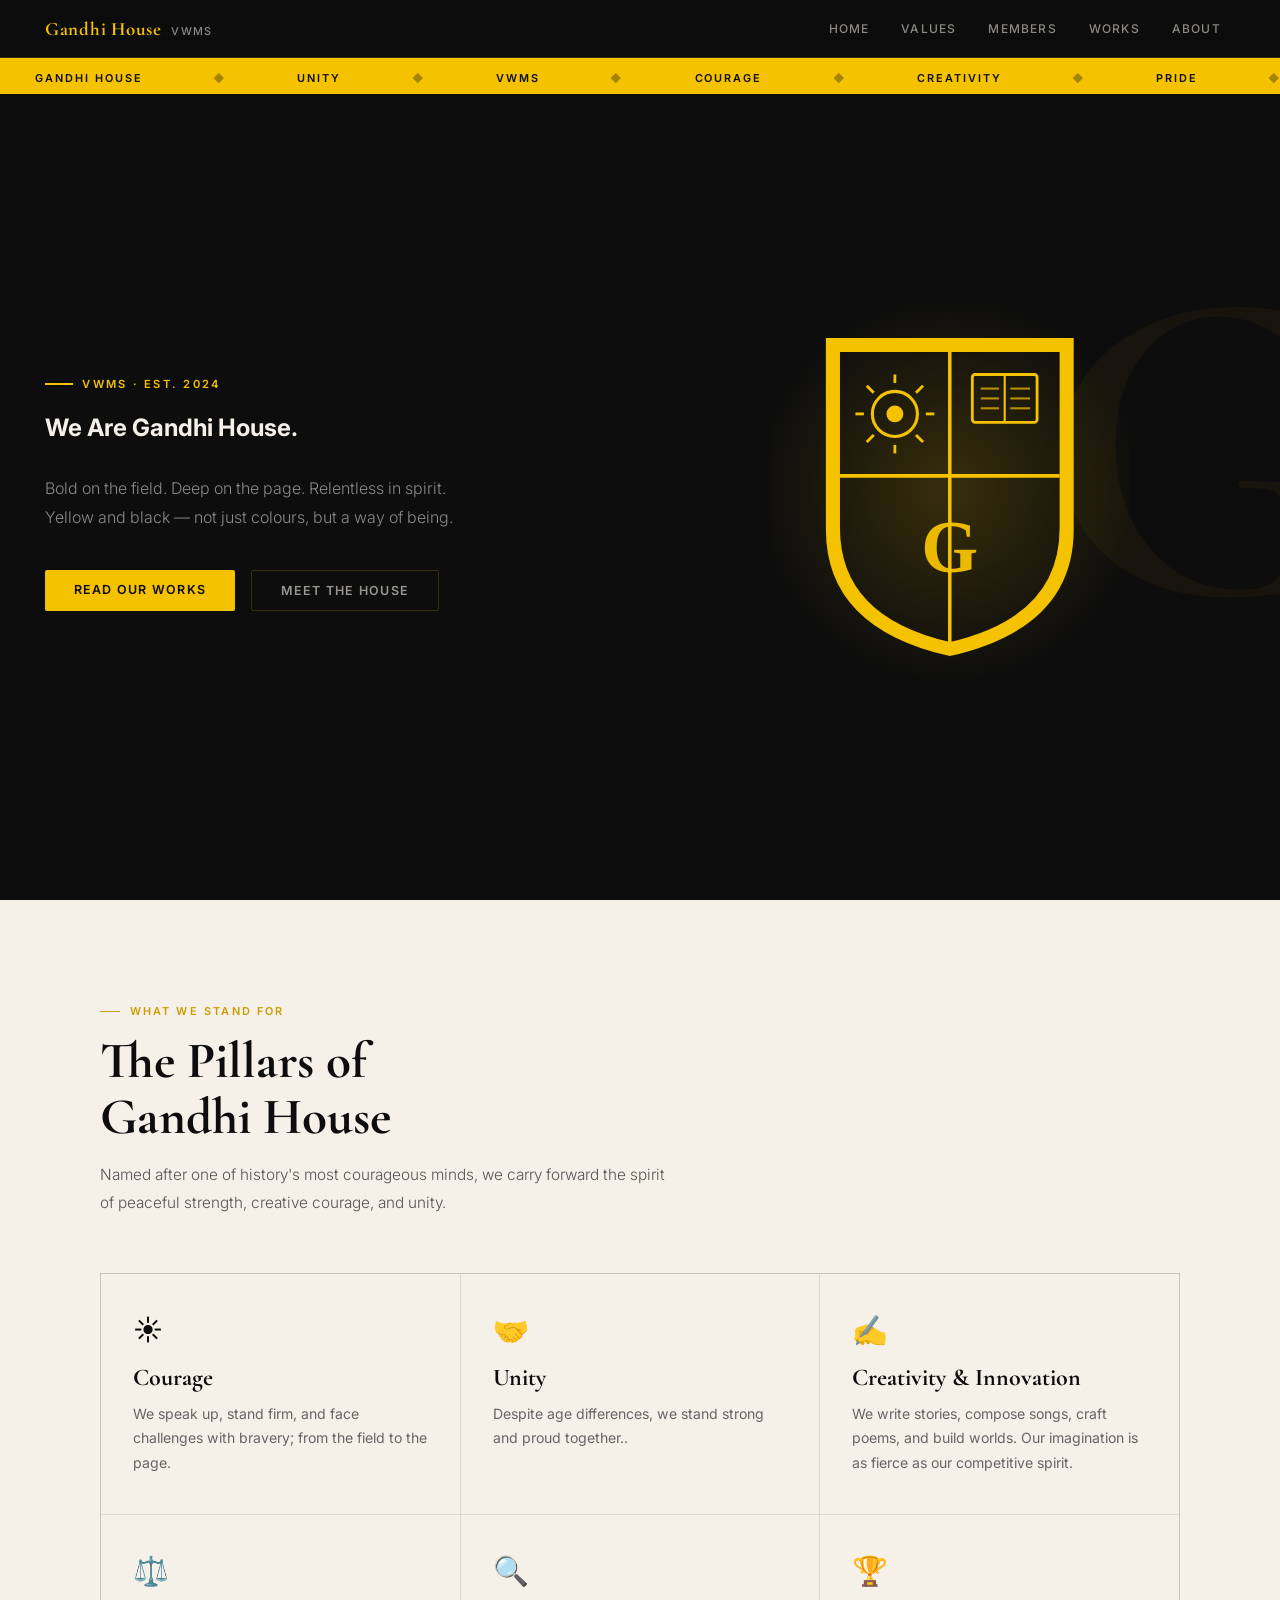
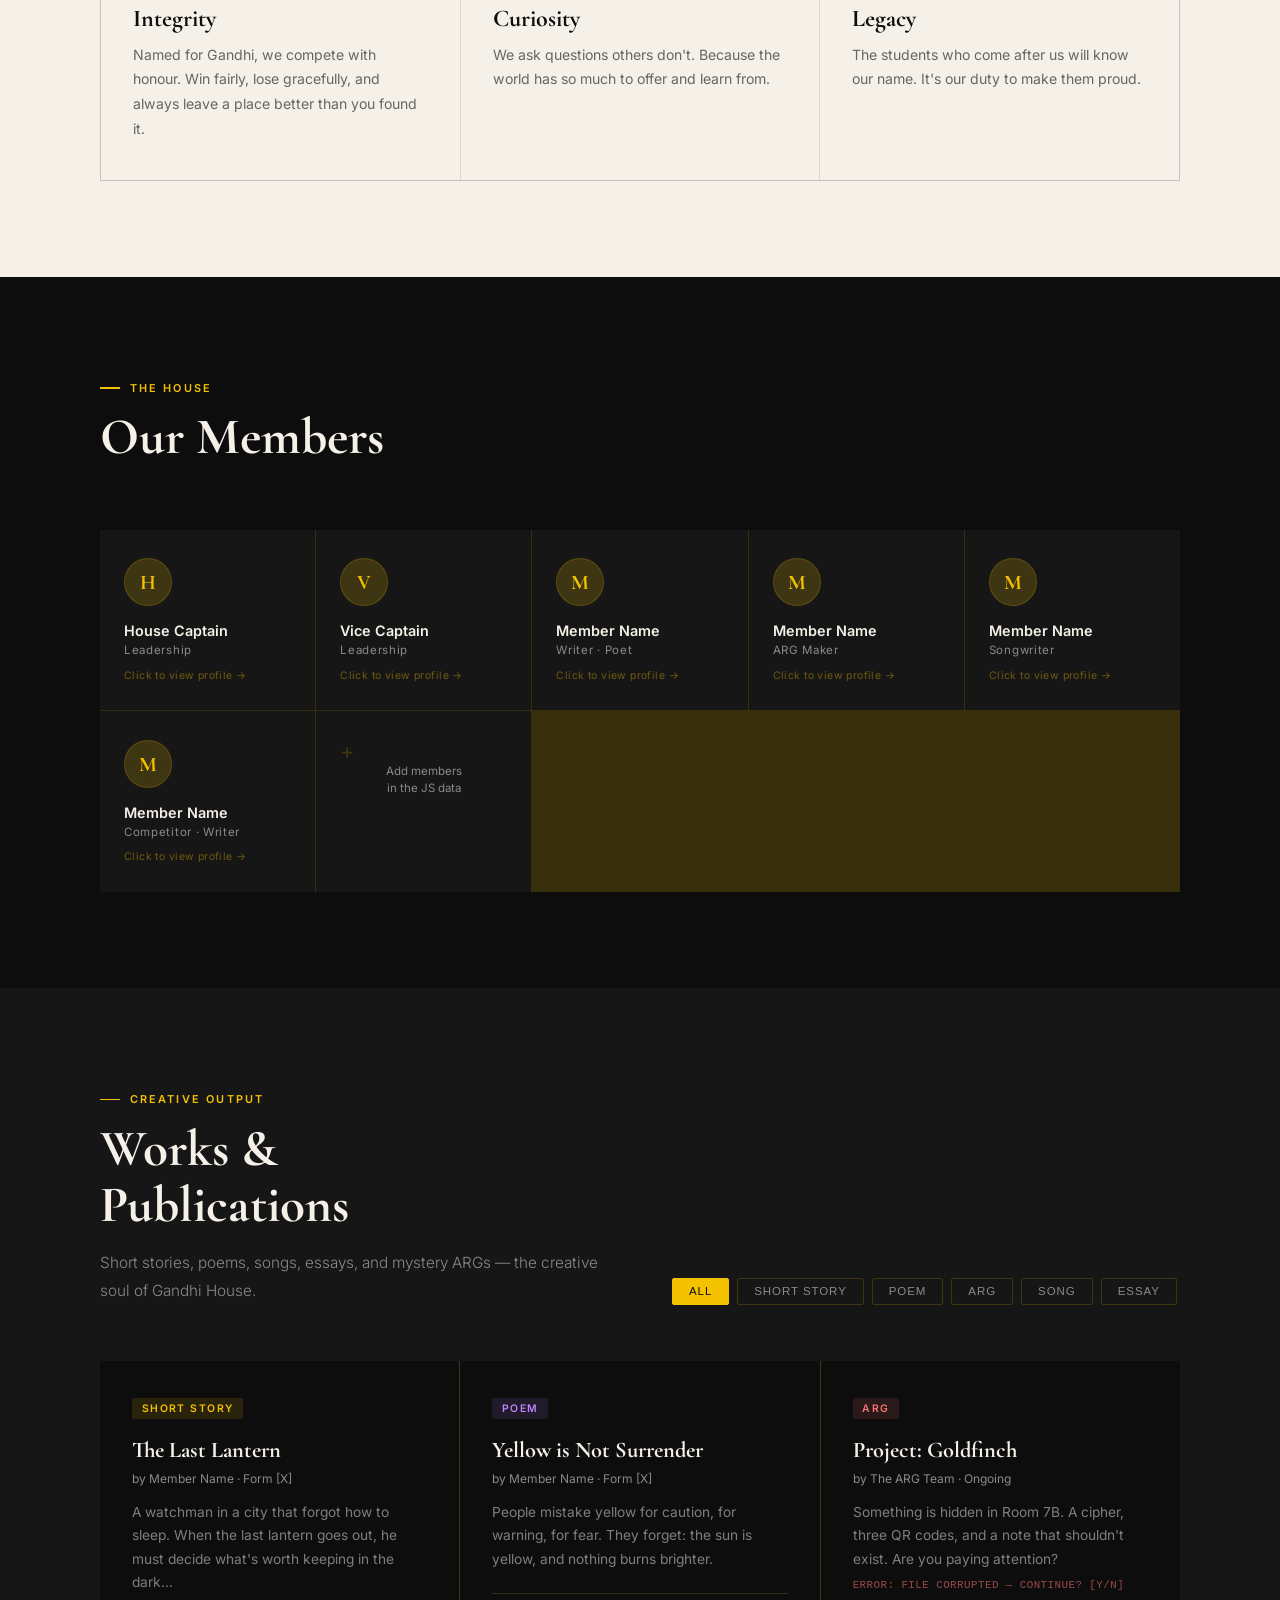
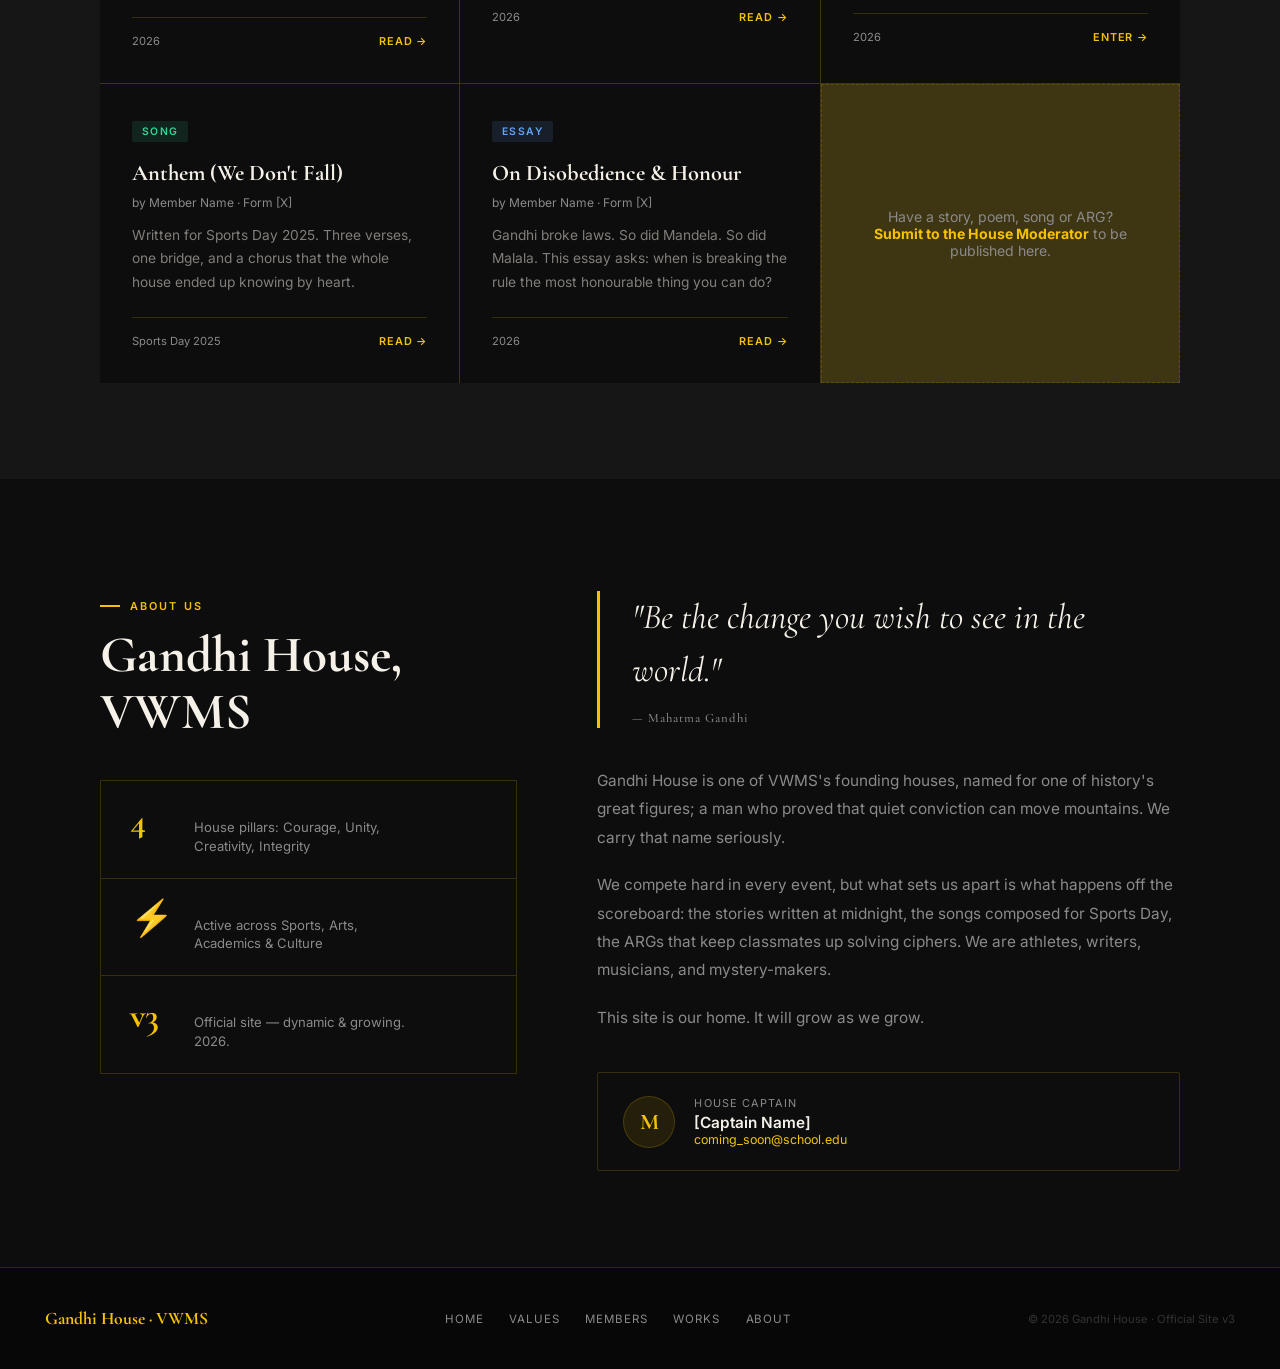
==== commit 19b676a5: "V0.2" ====
--- a/index.html
+++ b/index.html
@@ -456,15 +456,15 @@
           "Be the change you wish to see in the world."
           <cite>— Mahatma Gandhi</cite>
         </blockquote>
-        <p class="about-body">Gandhi House is one of VWMS's founding houses, named for one of history's great figures — a man who proved that quiet conviction can move mountains. We carry that name seriously.</p>
+        <p class="about-body">Gandhi House is one of VWMS's founding houses, named for one of history's great figures; a man who proved that quiet conviction can move mountains. We carry that name seriously.</p>
         <p class="about-body">We compete hard in every event, but what sets us apart is what happens off the scoreboard: the stories written at midnight, the songs composed for Sports Day, the ARGs that keep classmates up solving ciphers. We are athletes, writers, musicians, and mystery-makers.</p>
         <p class="about-body">This site is our home. It will grow as we grow.</p>
         <div class="about-moderator">
           <div class="mod-avatar">M</div>
           <div>
-            <div class="mod-label">House Moderator</div>
-            <div class="mod-name">[Moderator Name]</div>
-            <div class="mod-email">update-this@school.edu</div>
+            <div class="mod-label">House Captain</div>
+            <div class="mod-name">[Captain Name]</div>
+            <div class="mod-email">coming_soon@school.edu</div>
           </div>
         </div>
       </div>
@@ -516,16 +516,16 @@
   {
     icon: "☀️",
     title: "Courage",
-    body: "We speak up, stand firm, and face challenges without flinching — on the field, in the classroom, and on the page."
+    body: "We speak up, stand firm, and face challenges with bravery; from the field to the page."
   },
   {
     icon: "🤝",
     title: "Unity",
-    body: "Every year level, every personality, every talent — woven into one house. We are stronger together than apart."
+    body: "Despite age differences, we stand strong and proud together.."
   },
   {
     icon: "✍️",
-    title: "Creativity",
+    title: "Creativity & Innovation",
     body: "We write stories, compose songs, craft poems, and build worlds. Our imagination is as fierce as our competitive spirit."
   },
   {
@@ -536,12 +536,12 @@
   {
     icon: "🔍",
     title: "Curiosity",
-    body: "We ask questions others don't. Whether it's cracking an ARG at midnight or researching an essay at dawn — we dig deeper."
+    body: "We ask questions others don't. Because the world has so much to offer and learn from."
   },
   {
     icon: "🏆",
     title: "Legacy",
-    body: "The students who come after us will know our name. What we build here — victories, words, friendships — outlasts us."
+    body: "The students who come after us will know our name. It's our duty to make them proud."
   }
 ];
 
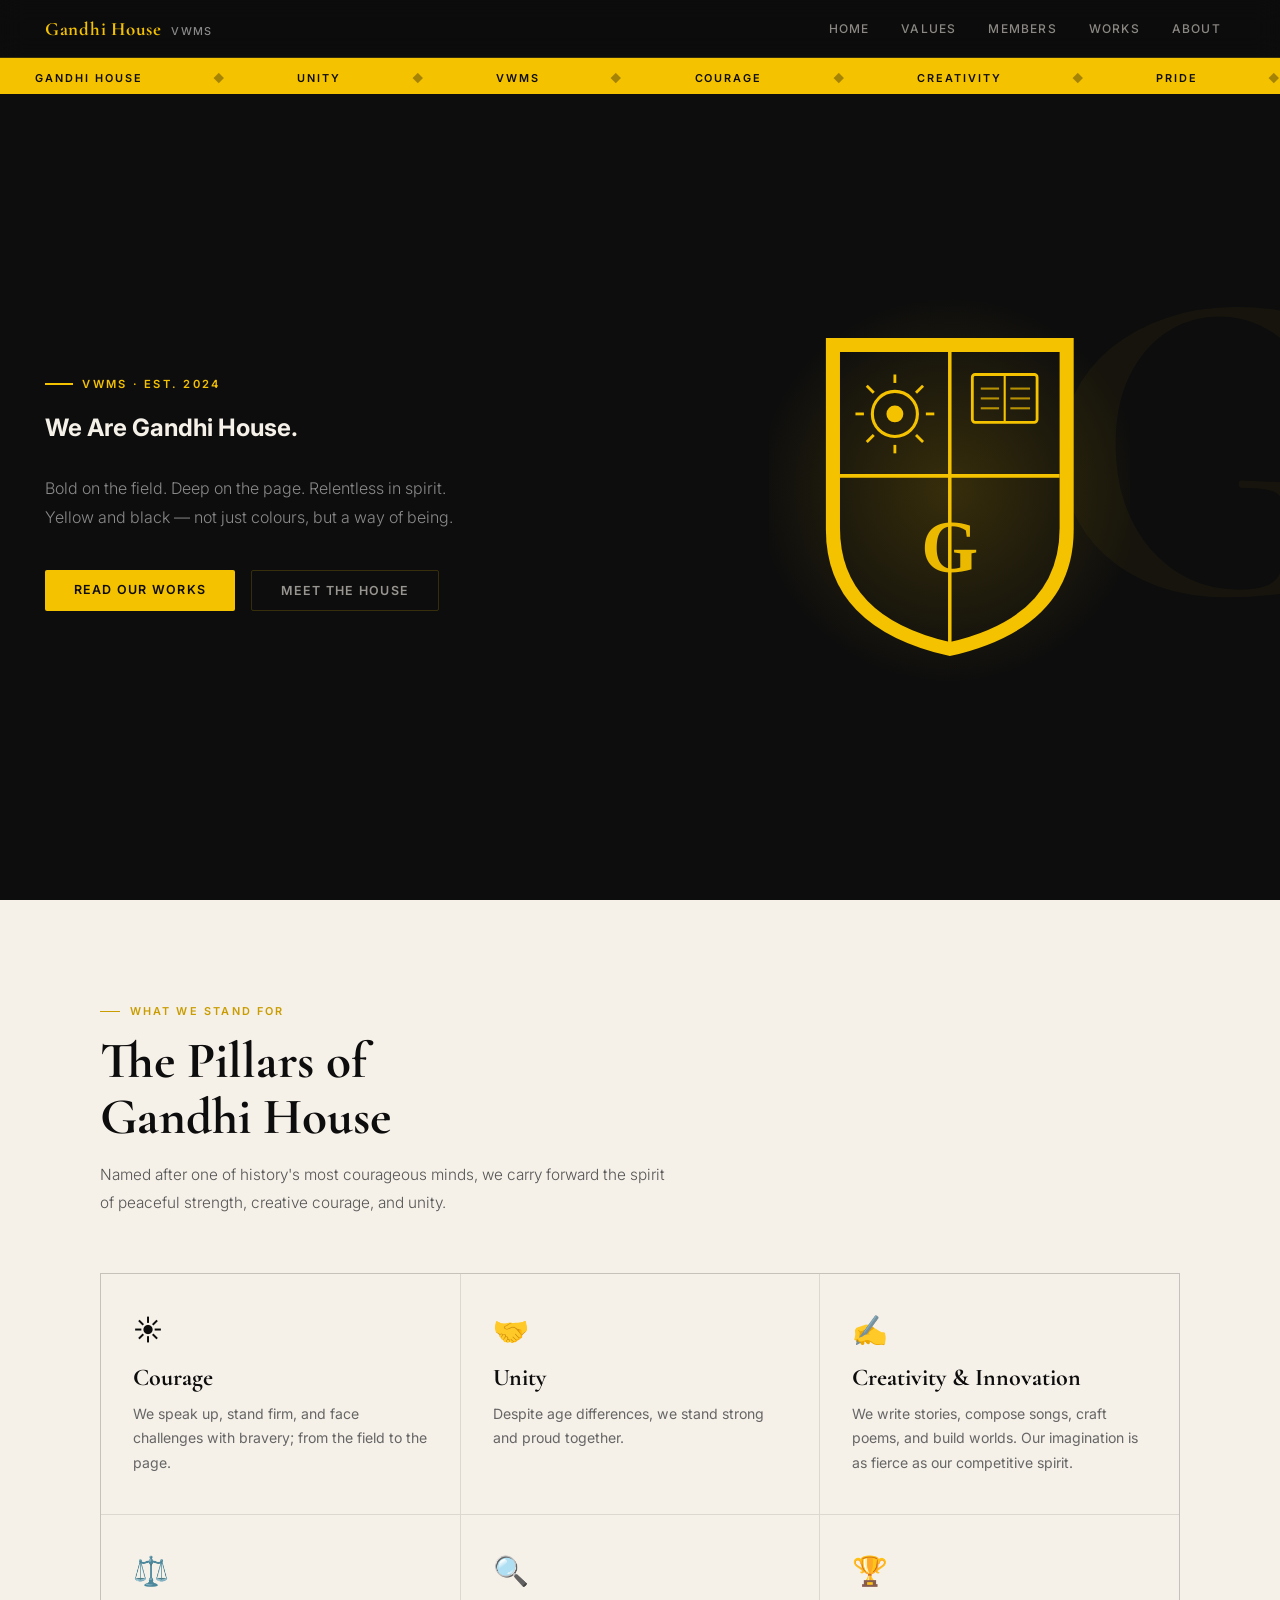
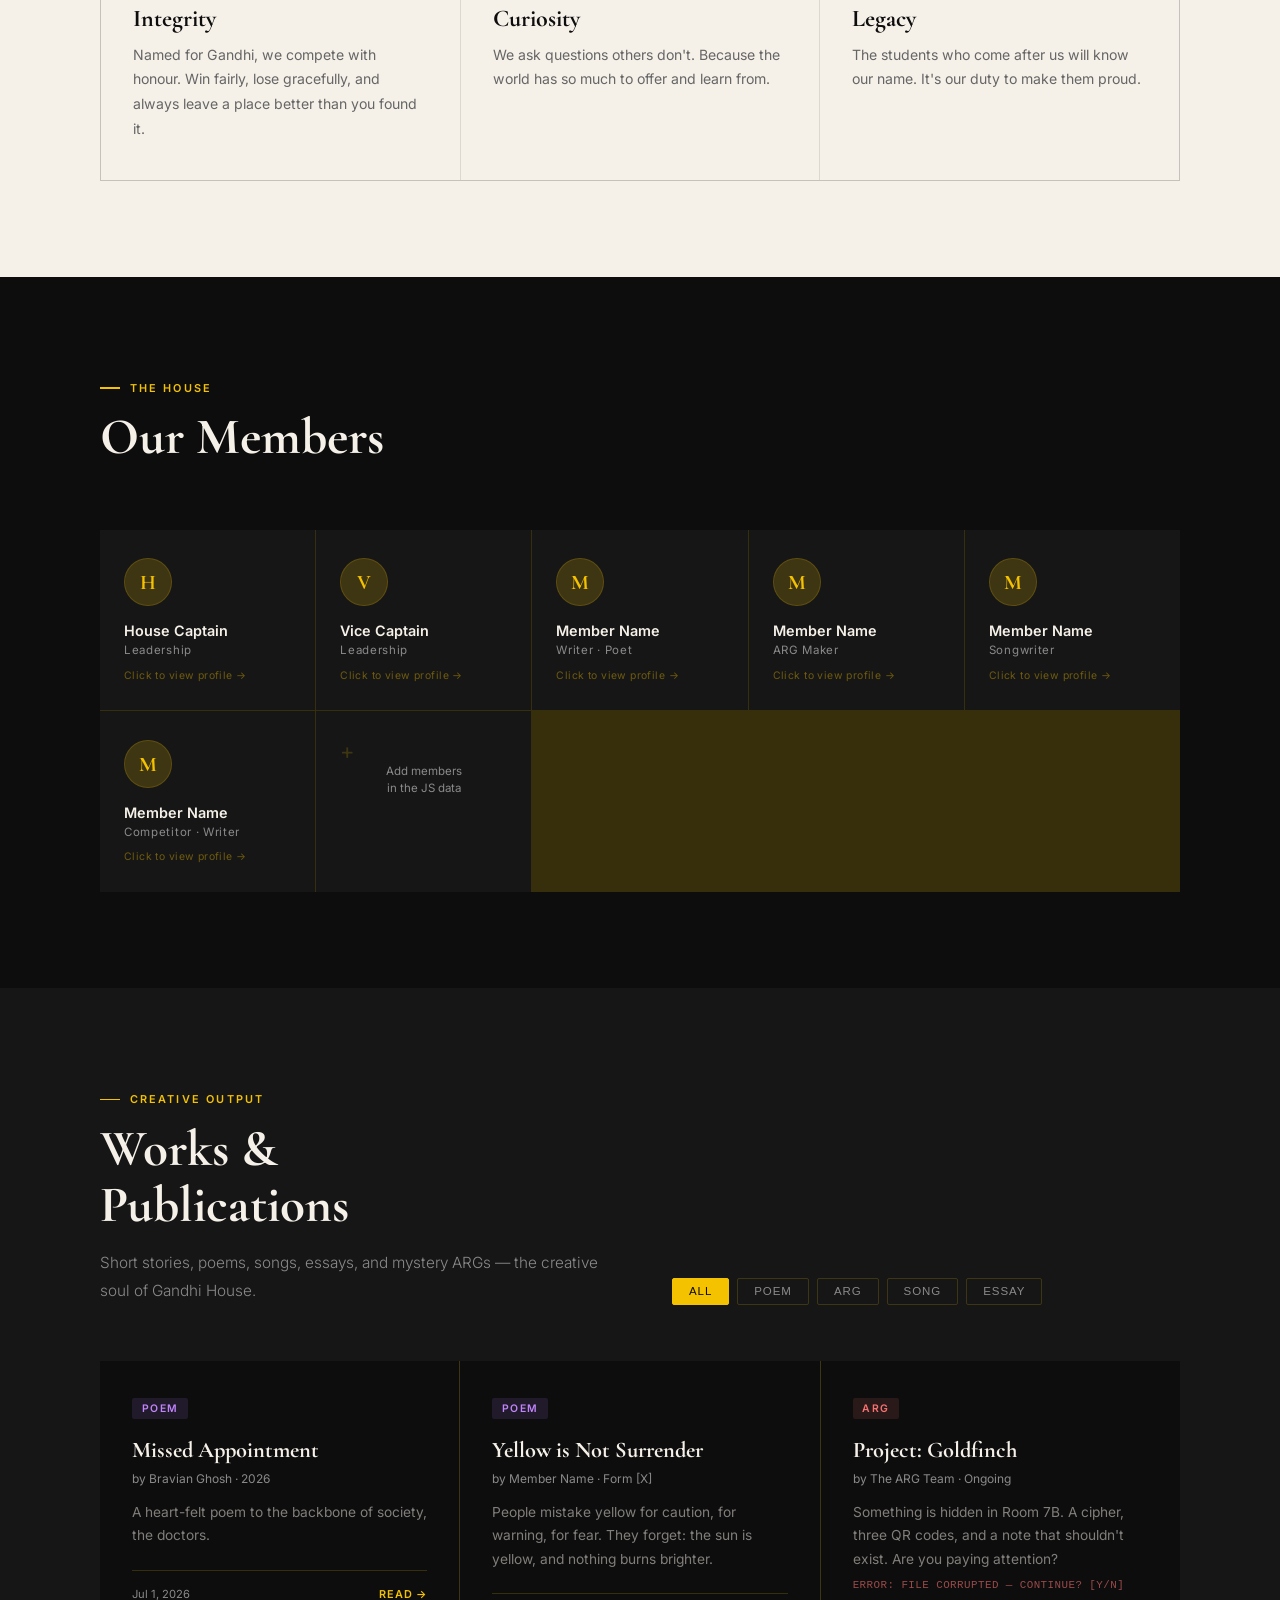
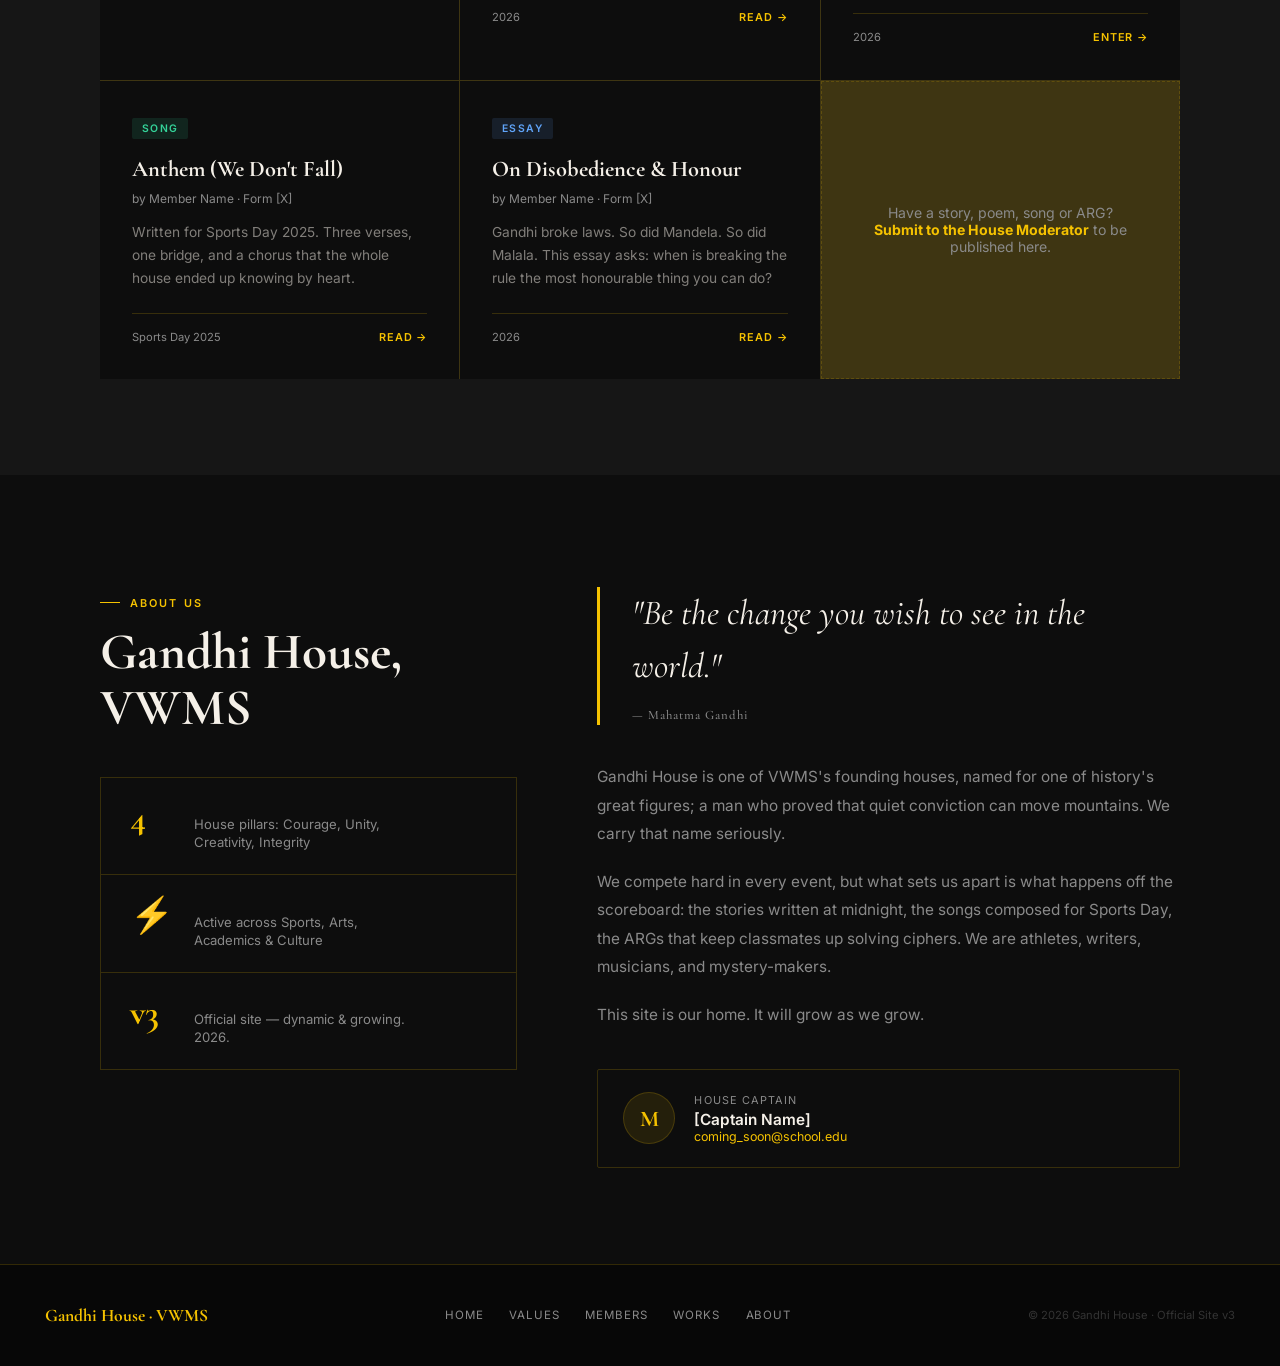
==== commit 2760a72a: "v0.2.1 (Missed Appointment poem added)" ====
--- a/index.html
+++ b/index.html
@@ -521,7 +521,7 @@
   {
     icon: "🤝",
     title: "Unity",
-    body: "Despite age differences, we stand strong and proud together.."
+    body: "Despite age differences, we stand strong and proud together."
   },
   {
     icon: "✍️",
@@ -598,12 +598,12 @@
 // ─────────────────────────────────────────────────
 const WORKS = [
   {
-    type: "Story",
-    title: "The Last Lantern",
-    author: "Member Name · Form [X]",
-    date: "2026",
-    excerpt: "A watchman in a city that forgot how to sleep. When the last lantern goes out, he must decide what's worth keeping in the dark…",
-    content: `Replace this with the full text of the story.\n\nThis is where the complete piece goes — paragraphs separated by blank lines.\n\nThe whole thing will render here in the reading panel, beautifully formatted, ready for anyone who clicks through.\n\n— [Author Name]`
+    type: "Poem",
+    title: "Missed Appointment",
+    author: "Bravian Ghosh · 2026",
+    date: "Jul 1, 2026",
+    excerpt: "A heart-felt poem to the backbone of society, the doctors.",
+    content: `When the day is old, the night is young\nYet the work, has just begun\nFor those souls, god's soldiers\nThey do the impossible, they move boulders\nI might exaggerate, but they cure\nTend your wounds, and do endure\nHours of work, without rest\nWhen the profession deprived them of their zest\n\nDo you have, a minute or two?\nTo listen to me whine, just to you?\nMaybe vent, all the frustration\nOf how we treat ill, to those who give us medication\nMiss a date, or a dozen\n"It's nothing, they'll pardon"\nBut we waste, their time and ours\nSomeone died, in that hour\n\nThey couldn't get, to their in time\nThey've failed, time and time\nYet they're the ones, with powers to mend\nThey need your support, extend forward a hand\nSo don't forget, for their sake\nBecause when you're half awake\nHalf dead, half alive\nThey're the ones who will continue to try\n\n— Bravian Ghosh`
   },
   {
     type: "Poem",
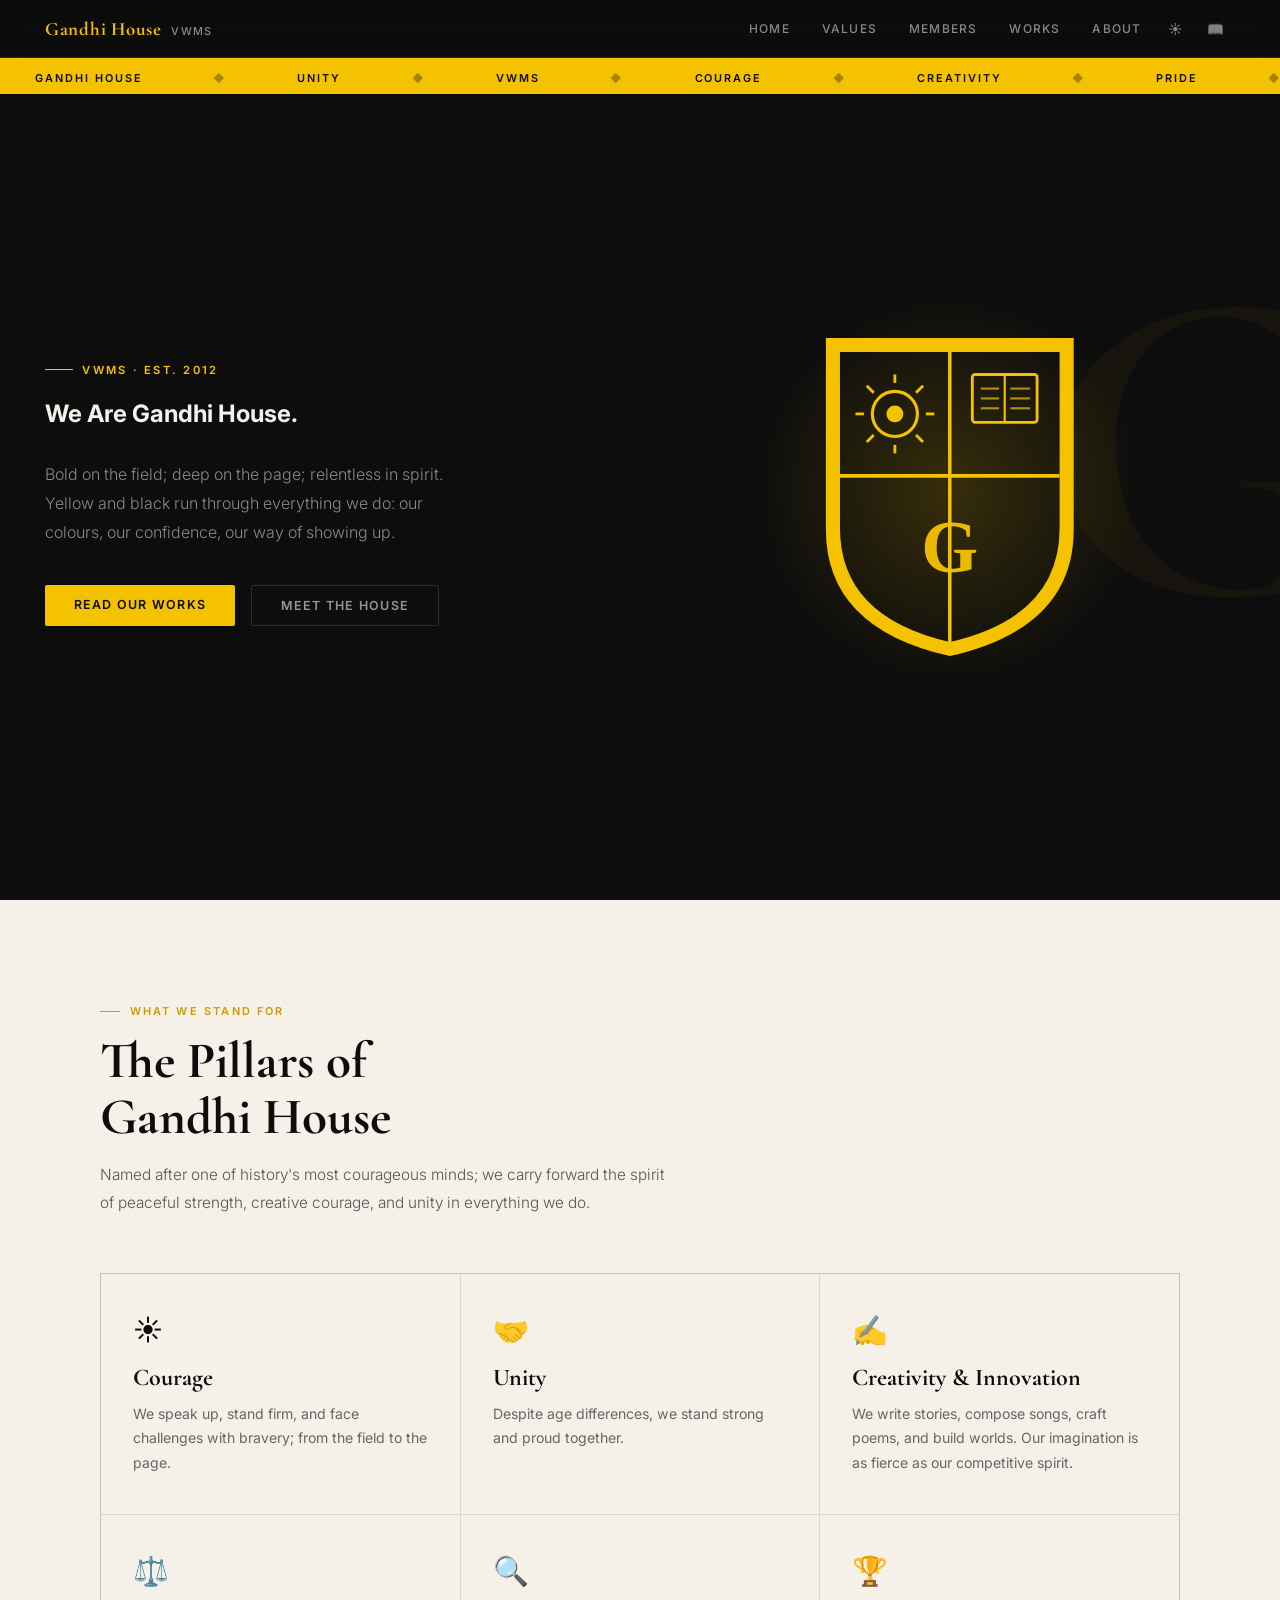
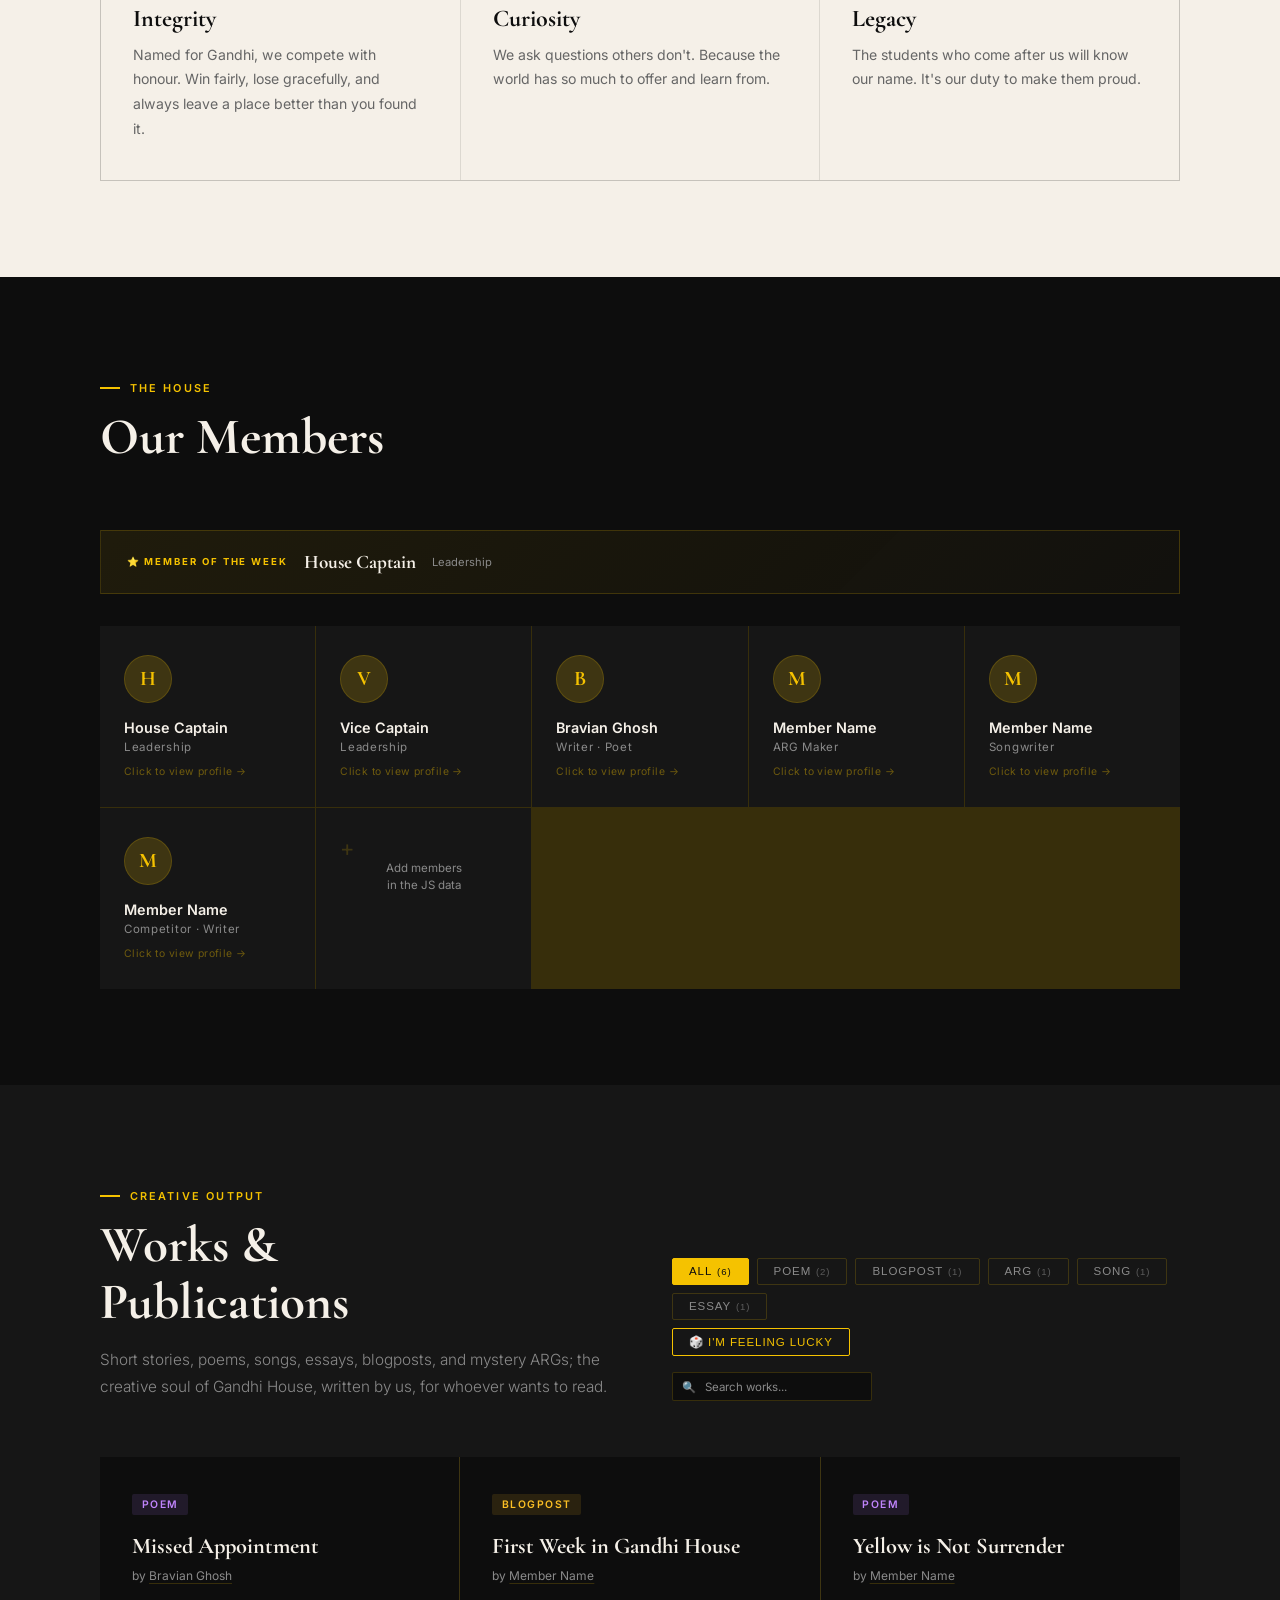
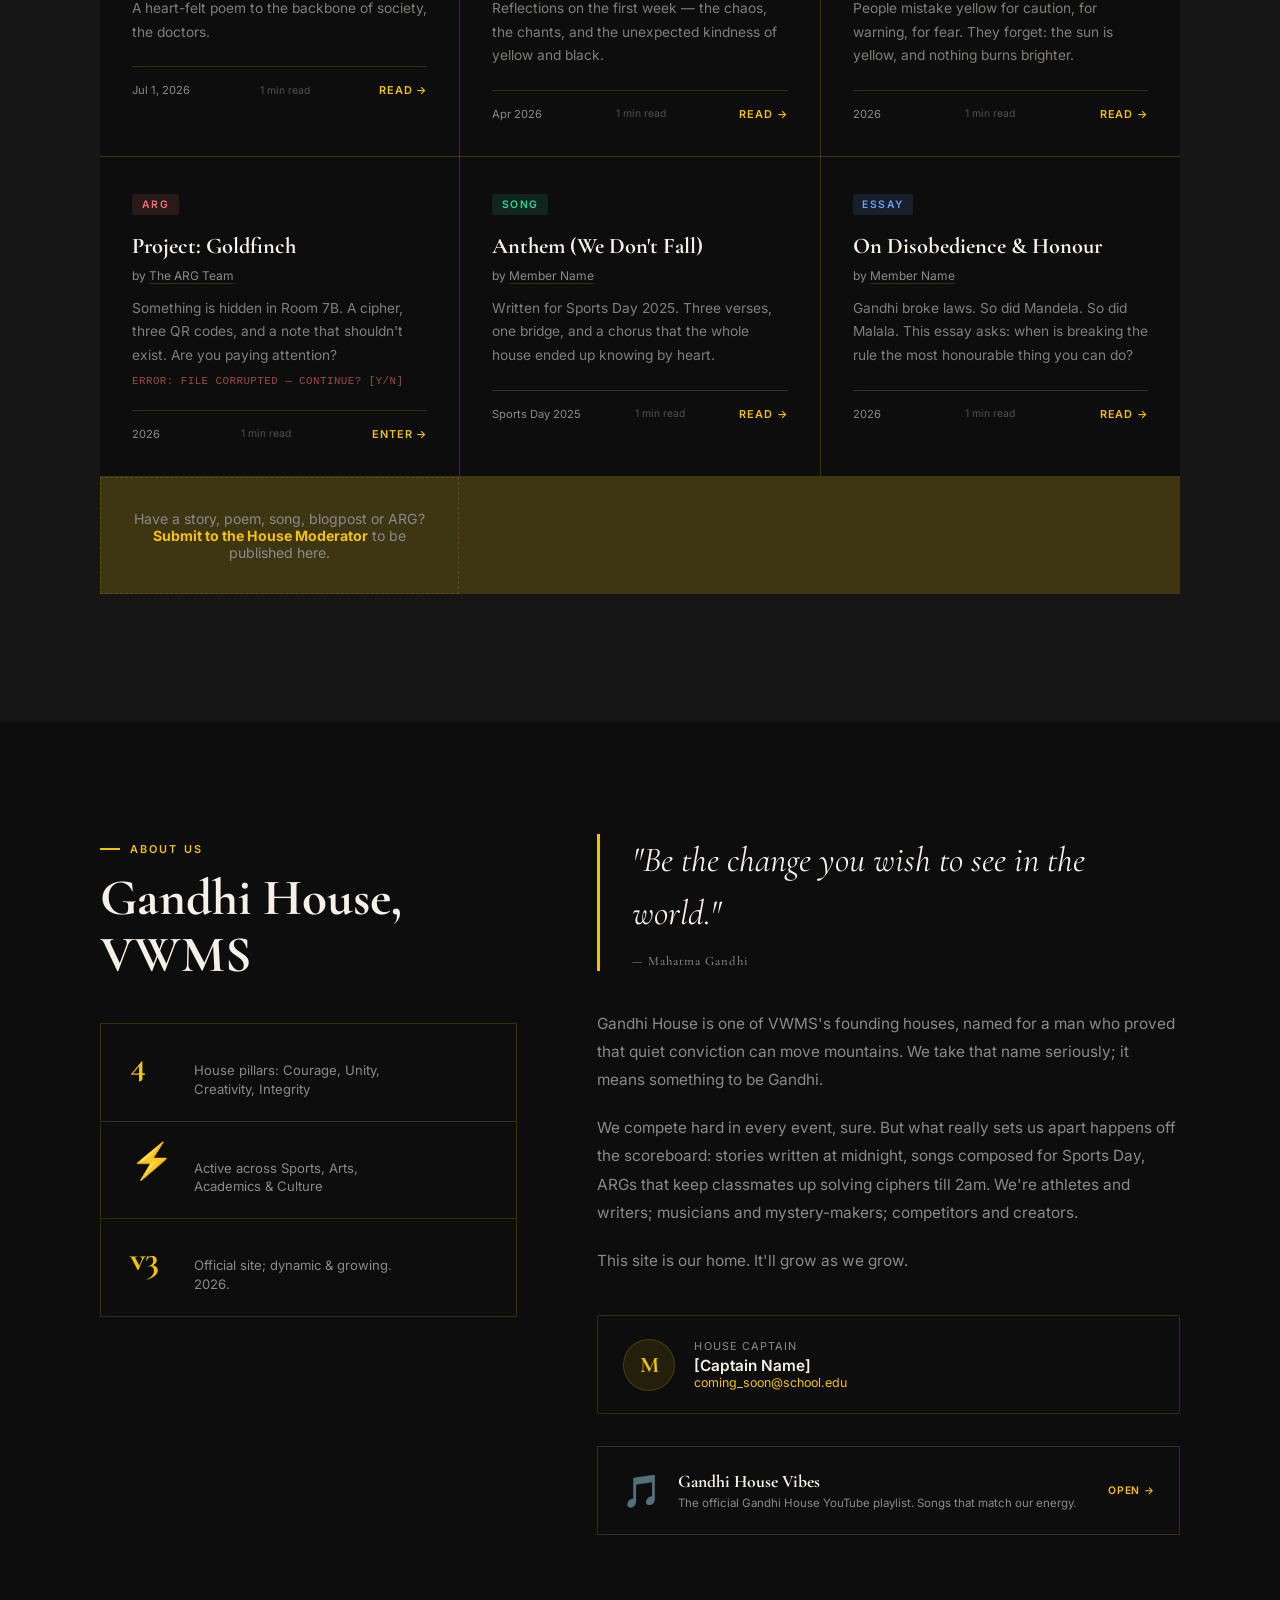
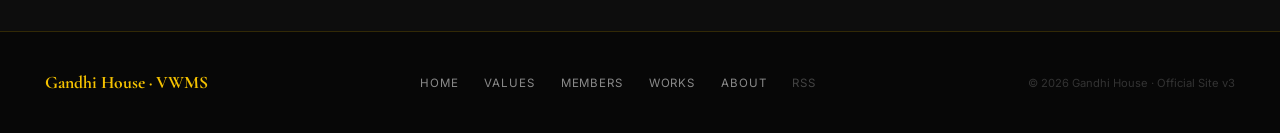
==== commit 159cdf5a: "V3.0 Working version of the site." ====
--- a/index.html
+++ b/index.html
@@ -1,811 +1,222 @@
-<!DOCTYPE html>
-<html lang="en">
-<head>
-  <meta charset="UTF-8"/>
-  <meta name="viewport" content="width=device-width, initial-scale=1.0"/>
-  <title>Gandhi House — VWMS</title>
-  <link rel="preconnect" href="https://fonts.googleapis.com"/>
-  <link rel="preconnect" href="https://fonts.gstatic.com" crossorigin/>
-  <link href="https://fonts.googleapis.com/css2?family=Cormorant+Garamond:ital,wght@0,400;0,600;0,700;1,400;1,600;1,700&family=Inter:wght@300;400;500;600&display=swap" rel="stylesheet"/>
-  <style>
-    *, *::before, *::after { box-sizing: border-box; margin: 0; padding: 0; }
-    :root {
-      --yellow:  #F5C200;
-      --yellow-d:#C99D00;
-      --black:   #0D0D0D;
-      --card:    #161616;
-      --card2:   #1E1E1E;
-      --cream:   #F5F0E8;
-      --slate:   #8A8A8A;
-      --border:  rgba(245,194,0,0.18);
-      --border-l:rgba(0,0,0,0.1);
-    }
-    html { scroll-behavior: smooth; }
-    body { font-family:'Inter',sans-serif; background:var(--black); color:var(--cream); overflow-x:hidden; }
-    ::-webkit-scrollbar { width:4px; }
-    ::-webkit-scrollbar-track { background:var(--black); }
-    ::-webkit-scrollbar-thumb { background:var(--yellow); }
-
-    /* ── NAV ── */
-    nav {
-      position:fixed; top:0; left:0; right:0; z-index:200;
-      height:58px; display:flex; align-items:center; justify-content:space-between;
-      padding:0 2.8rem;
-      background:rgba(13,13,13,0.92); backdrop-filter:blur(12px);
-      border-bottom:1px solid var(--border);
-    }
-    .nav-left { display:flex; align-items:baseline; gap:0.6rem; }
-    .nav-house { font-family:'Cormorant Garamond',serif; font-size:1.18rem; font-weight:700; color:var(--yellow); letter-spacing:0.04em; }
-    .nav-school { font-size:0.68rem; color:var(--slate); font-weight:500; letter-spacing:0.12em; text-transform:uppercase; }
-    .nav-links { display:flex; gap:0.2rem; }
-    .nav-links a {
-      color:rgba(245,240,232,0.55); text-decoration:none; font-size:0.75rem;
-      font-weight:500; letter-spacing:0.1em; text-transform:uppercase;
-      padding:0.4rem 0.9rem; border-radius:2px; transition:color 0.2s, background 0.2s;
-    }
-    .nav-links a:hover { color:var(--yellow); background:rgba(245,194,0,0.07); }
-
-    /* ── TICKER ── */
-    .ticker {
-      background:var(--yellow); color:var(--black); padding:0.5rem 0;
-      overflow:hidden; white-space:nowrap;
-      position:fixed; top:58px; left:0; right:0; z-index:199;
-    }
-    .ticker-inner { display:inline-flex; animation:ticker 30s linear infinite; }
-    .ticker-inner span { font-size:0.68rem; font-weight:600; letter-spacing:0.18em; text-transform:uppercase; padding:0 2.2rem; }
-    .ticker-dot { color:rgba(13,13,13,0.35); font-size:0.5rem; vertical-align:middle; }
-    @keyframes ticker { from{transform:translateX(0)} to{transform:translateX(-50%)} }
-
-    /* ── SHARED ── */
-    section { padding:6rem 2.8rem; }
-    .section-inner { max-width:1080px; margin:0 auto; }
-    .section-label {
-      display:inline-flex; align-items:center; gap:0.6rem;
-      font-size:0.68rem; font-weight:600; letter-spacing:0.2em;
-      text-transform:uppercase; color:var(--yellow); margin-bottom:0.9rem;
-    }
-    .section-label::before { content:''; display:block; width:20px; height:1.5px; background:var(--yellow); }
-    .section-title {
-      font-family:'Cormorant Garamond',serif;
-      font-size:clamp(2.4rem,4vw,3.6rem); font-weight:700; line-height:1.1; margin-bottom:1rem;
-    }
-    .section-sub { font-size:0.96rem; color:var(--slate); line-height:1.8; max-width:580px; font-weight:300; }
-    .btn {
-      display:inline-block; padding:0.75rem 1.8rem; font-size:0.78rem; font-weight:600;
-      letter-spacing:0.1em; text-transform:uppercase; text-decoration:none;
-      border-radius:2px; transition:all 0.2s; cursor:pointer; border:none;
-    }
-    .btn-primary { background:var(--yellow); color:var(--black); }
-    .btn-primary:hover { background:#ffd740; }
-    .btn-ghost { border:1px solid var(--border); color:rgba(245,240,232,0.6); background:transparent; }
-    .btn-ghost:hover { border-color:var(--yellow); color:var(--yellow); }
-
-    /* ── HERO ── */
-    #home {
-      min-height:100vh; background:var(--black);
-      display:grid; grid-template-columns:1fr 1fr;
-      align-items:center; padding:9rem 2.8rem 4rem; gap:3rem;
-      position:relative; overflow:hidden;
-    }
-    .hero-watermark {
-      position:absolute; right:-4rem; top:50%; transform:translateY(-50%);
-      font-family:'Cormorant Garamond',serif;
-      font-size:clamp(20rem,35vw,46rem); font-weight:700;
-      color:var(--yellow); opacity:0.04; line-height:1;
-      pointer-events:none; user-select:none; letter-spacing:-0.05em;
-    }
-    .hero-left { position:relative; z-index:2; }
-    .hero-eyebrow {
-      display:inline-flex; align-items:center; gap:0.6rem;
-      font-size:0.7rem; font-weight:600; letter-spacing:0.2em;
-      text-transform:uppercase; color:var(--yellow); margin-bottom:1.4rem;
-    }
-    .hero-eyebrow::before { content:''; display:block; width:28px; height:1.5px; background:var(--yellow); }
-    .hero h1 { font-family:'Cormorant Garamond',serif; font-size:clamp(3.8rem,6.5vw,7rem); font-weight:700; line-height:0.95; letter-spacing:-0.02em; }
-    .hero h1 .line1 { color:var(--cream); display:block; }
-    .hero h1 .line2 { color:var(--yellow); font-style:italic; display:block; }
-    .hero h1 .line3 { color:var(--cream); display:block; }
-    .hero-desc { margin-top:2rem; font-size:1rem; color:var(--slate); line-height:1.8; max-width:420px; font-weight:300; }
-    .hero-cta { margin-top:2.4rem; display:flex; gap:1rem; flex-wrap:wrap; }
-    .hero-right { display:flex; align-items:center; justify-content:center; position:relative; z-index:2; }
-    .shield-wrap { position:relative; animation:floatShield 5s ease-in-out infinite; }
-    @keyframes floatShield { 0%,100%{transform:translateY(0)} 50%{transform:translateY(-14px)} }
-    .shield-glow { position:absolute; inset:-40px; background:radial-gradient(circle,rgba(245,194,0,0.18) 0%,transparent 70%); pointer-events:none; }
-    .shield-svg { width:clamp(180px,22vw,290px); display:block; }
-
-    /* ── VALUES ── */
-    #values { background:var(--cream); color:var(--black); }
-    #values .section-label { color:var(--yellow-d); }
-    #values .section-label::before { background:var(--yellow-d); }
-    #values .section-title { color:var(--black); }
-    #values .section-sub { color:#555; }
-    .values-grid {
-      display:grid; grid-template-columns:repeat(3,1fr);
-      gap:1px; margin-top:3.5rem;
-      background:var(--border-l); border:1px solid var(--border-l);
-    }
-    .value-card { background:var(--cream); padding:2.4rem 2rem; transition:background 0.2s; }
-    .value-card:hover { background:#ece8e0; }
-    .value-icon { font-size:1.8rem; margin-bottom:1rem; display:block; }
-    .value-card h3 { font-family:'Cormorant Garamond',serif; font-size:1.5rem; font-weight:700; color:var(--black); margin-bottom:0.6rem; }
-    .value-card p { font-size:0.88rem; color:#666; line-height:1.75; }
-
-    /* ── MEMBERS ── */
-    #members { background:var(--black); }
-    .members-header { display:flex; align-items:flex-end; justify-content:space-between; margin-bottom:3rem; gap:1rem; flex-wrap:wrap; }
-    .members-grid { display:grid; grid-template-columns:repeat(auto-fill,minmax(180px,1fr)); gap:1px; background:var(--border); }
-    .member-card {
-      background:var(--card); padding:1.8rem 1.5rem;
-      transition:background 0.2s; position:relative; overflow:hidden; cursor:pointer;
-    }
-    .member-card::before {
-      content:''; position:absolute; top:0; left:0;
-      width:3px; height:0; background:var(--yellow); transition:height 0.3s;
-    }
-    .member-card:hover { background:var(--card2); }
-    .member-card:hover::before { height:100%; }
-    .member-avatar {
-      width:48px; height:48px; background:var(--border); border-radius:50%;
-      display:flex; align-items:center; justify-content:center;
-      font-family:'Cormorant Garamond',serif; font-size:1.3rem; font-weight:700;
-      color:var(--yellow); margin-bottom:1rem; border:1px solid var(--border);
-    }
-    .member-name { font-size:0.9rem; font-weight:600; color:var(--cream); margin-bottom:0.25rem; }
-    .member-role { font-size:0.72rem; color:var(--slate); letter-spacing:0.06em; }
-    .member-card-hint { font-size:0.65rem; color:rgba(245,194,0,0.4); margin-top:0.7rem; letter-spacing:0.04em; }
-
-    /* ── WORKS ── */
-    #works { background:var(--card); }
-    .works-intro { display:grid; grid-template-columns:1fr 1fr; gap:4rem; align-items:end; margin-bottom:3.5rem; }
-    .works-filter { display:flex; gap:0.5rem; flex-wrap:wrap; }
-    .filter-btn {
-      padding:0.4rem 1rem; font-size:0.72rem; font-weight:500;
-      letter-spacing:0.08em; text-transform:uppercase;
-      border:1px solid var(--border); background:transparent; color:var(--slate);
-      cursor:pointer; border-radius:2px; transition:all 0.2s;
-    }
-    .filter-btn.active, .filter-btn:hover { background:var(--yellow); color:var(--black); border-color:var(--yellow); }
-    .works-grid { display:grid; grid-template-columns:repeat(auto-fill,minmax(280px,1fr)); gap:1px; background:var(--border); }
-    .work-card {
-      background:var(--black); padding:2.2rem 2rem;
-      transition:background 0.2s; position:relative; cursor:pointer;
-    }
-    .work-card:hover { background:#121212; }
-    .work-tag {
-      display:inline-block; font-size:0.65rem; font-weight:600;
-      letter-spacing:0.14em; text-transform:uppercase;
-      padding:0.25rem 0.6rem; border-radius:2px; margin-bottom:1.1rem;
-    }
-    .tag-story  { background:rgba(245,194,0,0.12); color:var(--yellow); }
-    .tag-poem   { background:rgba(180,120,255,0.12); color:#c084fc; }
-    .tag-song   { background:rgba(52,211,153,0.12); color:#34d399; }
-    .tag-arg    { background:rgba(248,113,113,0.12); color:#f87171; }
-    .tag-essay  { background:rgba(96,165,250,0.12); color:#60a5fa; }
-    .work-title { font-family:'Cormorant Garamond',serif; font-size:1.4rem; font-weight:700; color:var(--cream); line-height:1.2; margin-bottom:0.5rem; }
-    .work-author { font-size:0.75rem; color:var(--slate); margin-bottom:0.9rem; }
-    .work-excerpt { font-size:0.86rem; color:rgba(245,240,232,0.5); line-height:1.7; }
-    .work-footer {
-      margin-top:1.4rem; padding-top:1rem; border-top:1px solid var(--border);
-      font-size:0.7rem; color:var(--slate); display:flex; justify-content:space-between; align-items:center;
-    }
-    .work-read { color:var(--yellow); font-weight:600; letter-spacing:0.08em; text-transform:uppercase; font-size:0.68rem; }
-    .arg-glitch { font-family:'Courier New',monospace; font-size:0.68rem; color:rgba(248,113,113,0.6); letter-spacing:0.04em; margin-top:0.5rem; animation:glitch 4s ease-in-out infinite; }
-    @keyframes glitch { 0%,90%,100%{opacity:0.6;letter-spacing:0.04em} 92%{opacity:1;letter-spacing:0.12em;color:#f87171} 94%{opacity:0.3;letter-spacing:0} 96%{opacity:1} }
-    .work-submit {
-      background:transparent; border:1px dashed var(--border);
-      display:flex; align-items:center; justify-content:center;
-      gap:1rem; padding:2rem; text-align:center;
-    }
-    .work-submit p { font-size:0.88rem; color:var(--slate); }
-    .work-submit strong { color:var(--yellow); }
-
-    /* ── ABOUT ── */
-    #about { background:var(--black); }
-    .about-grid { display:grid; grid-template-columns:1fr 1.4fr; gap:5rem; align-items:start; margin-top:1rem; }
-    .about-stat-stack { margin-top:2.5rem; display:flex; flex-direction:column; gap:0; border:1px solid var(--border); }
-    .about-stat { padding:1.4rem 1.8rem; border-bottom:1px solid var(--border); display:flex; align-items:baseline; gap:1rem; }
-    .about-stat:last-child { border-bottom:none; }
-    .about-stat-num { font-family:'Cormorant Garamond',serif; font-size:2.2rem; font-weight:700; color:var(--yellow); line-height:1; min-width:3rem; }
-    .about-stat-label { font-size:0.82rem; color:var(--slate); line-height:1.4; }
-    .about-quote { font-family:'Cormorant Garamond',serif; font-size:clamp(1.6rem,2.8vw,2.2rem); font-style:italic; font-weight:400; line-height:1.5; color:var(--cream); border-left:3px solid var(--yellow); padding-left:2rem; margin-bottom:2.4rem; }
-    .about-quote cite { display:block; margin-top:0.8rem; font-size:0.8rem; font-style:normal; font-weight:500; color:var(--slate); letter-spacing:0.08em; }
-    .about-body { font-size:0.96rem; color:var(--slate); line-height:1.85; margin-bottom:1.2rem; }
-    .about-moderator { margin-top:2.5rem; display:flex; align-items:center; gap:1.2rem; padding:1.4rem 1.6rem; border:1px solid var(--border); border-radius:2px; }
-    .mod-avatar { width:52px; height:52px; flex-shrink:0; background:rgba(245,194,0,0.1); border:1px solid var(--border); border-radius:50%; display:flex; align-items:center; justify-content:center; font-family:'Cormorant Garamond',serif; font-size:1.4rem; font-weight:700; color:var(--yellow); }
-    .mod-label { font-size:0.68rem; color:var(--slate); letter-spacing:0.1em; text-transform:uppercase; margin-bottom:0.2rem; }
-    .mod-name { font-size:0.96rem; font-weight:600; color:var(--cream); }
-    .mod-email { font-size:0.78rem; color:var(--yellow); }
-
-    /* ── FOOTER ── */
-    footer { background:#070707; border-top:1px solid var(--border); padding:2.5rem 2.8rem; display:flex; align-items:center; justify-content:space-between; gap:1rem; flex-wrap:wrap; }
-    .footer-brand { font-family:'Cormorant Garamond',serif; font-size:1.1rem; font-weight:700; color:var(--yellow); }
-    .footer-links { display:flex; gap:1.6rem; }
-    .footer-links a { font-size:0.72rem; color:var(--slate); text-decoration:none; letter-spacing:0.08em; text-transform:uppercase; transition:color 0.2s; }
-    .footer-links a:hover { color:var(--yellow); }
-    .footer-copy { font-size:0.7rem; color:#333; }
-
-    /* ══════════════════════════════════════
-       PANEL — shared for works + members
-    ══════════════════════════════════════ */
-    .panel-overlay {
-      position:fixed; inset:0; z-index:500;
-      background:rgba(0,0,0,0.75); backdrop-filter:blur(6px);
-      opacity:0; pointer-events:none; transition:opacity 0.3s;
-    }
-    .panel-overlay.open { opacity:1; pointer-events:all; }
-    .panel {
-      position:fixed; top:0; right:0; bottom:0; z-index:501;
-      width:min(680px,100vw);
-      background:var(--black); border-left:1px solid var(--border);
-      overflow-y:auto; padding:3rem 2.8rem;
-      transform:translateX(100%); transition:transform 0.38s cubic-bezier(0.22,1,0.36,1);
-    }
-    .panel.open { transform:translateX(0); }
-    .panel-close {
-      position:sticky; top:0;
-      display:flex; justify-content:flex-end; margin-bottom:2rem;
-      background:var(--black); padding-bottom:0.5rem;
-    }
-    .panel-close-btn {
-      background:var(--card2); border:1px solid var(--border); color:var(--slate);
-      font-size:0.75rem; font-weight:600; letter-spacing:0.1em; text-transform:uppercase;
-      padding:0.5rem 1.1rem; border-radius:2px; cursor:pointer; transition:all 0.2s;
-    }
-    .panel-close-btn:hover { border-color:var(--yellow); color:var(--yellow); }
-
-    /* work panel */
-    .panel-tag { display:inline-block; font-size:0.65rem; font-weight:600; letter-spacing:0.14em; text-transform:uppercase; padding:0.25rem 0.6rem; border-radius:2px; margin-bottom:1.2rem; }
-    .panel-title { font-family:'Cormorant Garamond',serif; font-size:clamp(2rem,4vw,3rem); font-weight:700; line-height:1.1; margin-bottom:0.6rem; }
-    .panel-author { font-size:0.8rem; color:var(--slate); margin-bottom:2rem; padding-bottom:2rem; border-bottom:1px solid var(--border); }
-    .panel-body {
-      font-size:1rem; line-height:1.9; color:rgba(245,240,232,0.8);
-      font-family:'Cormorant Garamond',serif; font-size:1.12rem;
-      white-space:pre-wrap;
-    }
-    .panel-body.arg-body { font-family:'Courier New',monospace; font-size:0.88rem; color:#f87171; line-height:1.8; }
-
-    /* member panel */
-    .member-panel-header { display:flex; align-items:center; gap:1.6rem; margin-bottom:2rem; padding-bottom:2rem; border-bottom:1px solid var(--border); }
-    .member-panel-avatar {
-      width:80px; height:80px; flex-shrink:0;
-      background:rgba(245,194,0,0.08); border:1px solid var(--border); border-radius:50%;
-      display:flex; align-items:center; justify-content:center;
-      font-family:'Cormorant Garamond',serif; font-size:2.2rem; font-weight:700; color:var(--yellow);
-    }
-    .member-panel-name { font-family:'Cormorant Garamond',serif; font-size:2rem; font-weight:700; color:var(--cream); }
-    .member-panel-role { font-size:0.78rem; color:var(--yellow); letter-spacing:0.1em; text-transform:uppercase; margin-top:0.3rem; }
-    .member-panel-bio { font-size:0.96rem; color:var(--slate); line-height:1.85; margin-bottom:1.4rem; }
-    .member-panel-works { margin-top:2rem; }
-    .member-panel-works h4 { font-family:'Cormorant Garamond',serif; font-size:1.2rem; font-weight:700; color:var(--cream); margin-bottom:1rem; }
-    .member-work-link {
-      display:block; padding:0.9rem 1.2rem; border:1px solid var(--border);
-      margin-bottom:1px; background:var(--card); color:var(--cream);
-      font-size:0.86rem; cursor:pointer; transition:background 0.2s, border-color 0.2s;
-      text-decoration:none;
-    }
-    .member-work-link:hover { background:var(--card2); border-color:var(--yellow); color:var(--yellow); }
-    .member-work-link span { font-size:0.68rem; color:var(--slate); float:right; }
-
-    /* ── RESPONSIVE ── */
-    @media (max-width:860px) {
-      nav { padding:0 1.4rem; }
-      .nav-links a { padding:0.4rem 0.6rem; font-size:0.68rem; }
-      #home { grid-template-columns:1fr; padding:9rem 1.4rem 4rem; }
-      .hero-right { display:none; }
-      .values-grid { grid-template-columns:1fr 1fr; }
-      .works-intro { grid-template-columns:1fr; gap:1.5rem; }
-      .about-grid { grid-template-columns:1fr; gap:3rem; }
-      section { padding:4rem 1.4rem; }
-      footer { padding:2rem 1.4rem; }
-      .panel { padding:2rem 1.4rem; }
-    }
-    @media (max-width:580px) {
-      .values-grid { grid-template-columns:1fr; }
-    }
-    @media (prefers-reduced-motion:reduce) {
-      *, *::before, *::after { animation:none !important; transition:none !important; }
-    }
-  </style>
-</head>
-<body>
-
-<!-- NAV -->
-<nav>
-  <div class="nav-left">
-    <span class="nav-house">Gandhi House</span>
-    <span class="nav-school">VWMS</span>
-  </div>
-  <div class="nav-links">
-    <a href="#home">Home</a>
-    <a href="#values">Values</a>
-    <a href="#members">Members</a>
-    <a href="#works">Works</a>
-    <a href="#about">About</a>
-  </div>
-</nav>
-
-<!-- TICKER -->
-<div class="ticker" aria-hidden="true">
-  <div class="ticker-inner">
-    <span>Gandhi House</span><span class="ticker-dot">◆</span>
-    <span>Unity</span><span class="ticker-dot">◆</span>
-    <span>VWMS</span><span class="ticker-dot">◆</span>
-    <span>Courage</span><span class="ticker-dot">◆</span>
-    <span>Creativity</span><span class="ticker-dot">◆</span>
-    <span>Pride</span><span class="ticker-dot">◆</span>
-    <span>Stories &amp; Songs</span><span class="ticker-dot">◆</span>
-    <span>Mystery &amp; ARGs</span><span class="ticker-dot">◆</span>
-    <span>Legacy</span><span class="ticker-dot">◆</span>
-    <span>Yellow &amp; Black</span><span class="ticker-dot">◆</span>
-    <span>Gandhi House</span><span class="ticker-dot">◆</span>
-    <span>Unity</span><span class="ticker-dot">◆</span>
-    <span>VWMS</span><span class="ticker-dot">◆</span>
-    <span>Courage</span><span class="ticker-dot">◆</span>
-    <span>Creativity</span><span class="ticker-dot">◆</span>
-    <span>Pride</span><span class="ticker-dot">◆</span>
-    <span>Stories &amp; Songs</span><span class="ticker-dot">◆</span>
-    <span>Mystery &amp; ARGs</span><span class="ticker-dot">◆</span>
-    <span>Legacy</span><span class="ticker-dot">◆</span>
-    <span>Yellow &amp; Black</span><span class="ticker-dot">◆</span>
-  </div>
-</div>
-
-<!-- ═══ HOME ═══ -->
-<section id="home">
-  <div class="hero-watermark" aria-hidden="true">G</div>
-  <div class="hero-left">
-    <p class="hero-eyebrow">VWMS · Est. 2024</p>
-    <h1>
-      <span class="line1">We Are</span>
-      <span class="line2">Gandhi</span>
-      <span class="line3">House.</span>
-    </h1>
-    <p class="hero-desc">Bold on the field. Deep on the page. Relentless in spirit. Yellow and black — not just colours, but a way of being.</p>
-    <div class="hero-cta">
-      <a href="#works" class="btn btn-primary">Read Our Works</a>
-      <a href="#members" class="btn btn-ghost">Meet the House</a>
-    </div>
-  </div>
-  <div class="hero-right">
-    <div class="shield-wrap">
-      <div class="shield-glow"></div>
-      <svg class="shield-svg" viewBox="0 0 200 240" fill="none" xmlns="http://www.w3.org/2000/svg" aria-label="Gandhi House shield">
-        <path d="M12 12 H188 V148 Q188 218 100 238 Q12 218 12 148 Z" fill="#F5C200"/>
-        <path d="M22 22 H178 V147 Q178 210 100 228 Q22 210 22 147 Z" fill="#0D0D0D"/>
-        <line x1="22" y1="110" x2="178" y2="110" stroke="#F5C200" stroke-width="2.5"/>
-        <line x1="100" y1="22" x2="100" y2="228" stroke="#F5C200" stroke-width="2.5"/>
-        <circle cx="61" cy="66" r="16" fill="none" stroke="#F5C200" stroke-width="2.2"/>
-        <circle cx="61" cy="66" r="6" fill="#F5C200"/>
-        <line x1="61" y1="44" x2="61" y2="38" stroke="#F5C200" stroke-width="2"/>
-        <line x1="61" y1="88" x2="61" y2="94" stroke="#F5C200" stroke-width="2"/>
-        <line x1="39" y1="66" x2="33" y2="66" stroke="#F5C200" stroke-width="2"/>
-        <line x1="83" y1="66" x2="89" y2="66" stroke="#F5C200" stroke-width="2"/>
-        <line x1="46" y1="51" x2="41" y2="46" stroke="#F5C200" stroke-width="2"/>
-        <line x1="76" y1="81" x2="81" y2="86" stroke="#F5C200" stroke-width="2"/>
-        <line x1="76" y1="51" x2="81" y2="46" stroke="#F5C200" stroke-width="2"/>
-        <line x1="46" y1="81" x2="41" y2="86" stroke="#F5C200" stroke-width="2"/>
-        <rect x="116" y="38" width="46" height="34" rx="2" fill="none" stroke="#F5C200" stroke-width="2"/>
-        <line x1="139" y1="38" x2="139" y2="72" stroke="#F5C200" stroke-width="1.5"/>
-        <line x1="122" y1="48" x2="135" y2="48" stroke="#F5C200" stroke-width="1.5" opacity="0.7"/>
-        <line x1="122" y1="55" x2="135" y2="55" stroke="#F5C200" stroke-width="1.5" opacity="0.7"/>
-        <line x1="122" y1="62" x2="135" y2="62" stroke="#F5C200" stroke-width="1.5" opacity="0.7"/>
-        <line x1="143" y1="48" x2="157" y2="48" stroke="#F5C200" stroke-width="1.5" opacity="0.7"/>
-        <line x1="143" y1="55" x2="157" y2="55" stroke="#F5C200" stroke-width="1.5" opacity="0.7"/>
-        <line x1="143" y1="62" x2="157" y2="62" stroke="#F5C200" stroke-width="1.5" opacity="0.7"/>
-        <text x="100" y="178" text-anchor="middle" font-family="Georgia,serif" font-size="52" font-weight="700" fill="#F5C200" opacity="0.95">G</text>
-      </svg>
-    </div>
-  </div>
-</section>
-
-<!-- ═══ VALUES ═══ -->
-<section id="values">
-  <div class="section-inner">
-    <p class="section-label">What we stand for</p>
-    <h2 class="section-title">The Pillars of<br/>Gandhi House</h2>
-    <p class="section-sub">Named after one of history's most courageous minds, we carry forward the spirit of peaceful strength, creative courage, and unity.</p>
-    <div class="values-grid" id="valuesGrid"></div>
-  </div>
-</section>
-
-<!-- ═══ MEMBERS ═══ -->
-<section id="members">
-  <div class="section-inner">
-    <div class="members-header">
-      <div>
-        <p class="section-label">The house</p>
-        <h2 class="section-title">Our Members</h2>
-      </div>
-    </div>
-    <div class="members-grid" id="membersGrid"></div>
-  </div>
-</section>
-
-<!-- ═══ WORKS ═══ -->
-<section id="works">
-  <div class="section-inner">
-    <div class="works-intro">
-      <div>
-        <p class="section-label">Creative output</p>
-        <h2 class="section-title">Works &amp;<br/>Publications</h2>
-        <p class="section-sub">Short stories, poems, songs, essays, and mystery ARGs — the creative soul of Gandhi House.</p>
-      </div>
-      <div>
-        <div class="works-filter" id="worksFilter"></div>
-      </div>
-    </div>
-    <div class="works-grid" id="worksGrid"></div>
-  </div>
-</section>
-
-<!-- ═══ ABOUT ═══ -->
-<section id="about">
-  <div class="section-inner">
-    <div class="about-grid">
-      <div class="about-left">
-        <p class="section-label">About us</p>
-        <h2 class="section-title">Gandhi House,<br/>VWMS</h2>
-        <div class="about-stat-stack">
-          <div class="about-stat"><div class="about-stat-num">4</div><div class="about-stat-label">House pillars: Courage, Unity,<br/>Creativity, Integrity</div></div>
-          <div class="about-stat"><div class="about-stat-num">⚡</div><div class="about-stat-label">Active across Sports, Arts,<br/>Academics &amp; Culture</div></div>
-          <div class="about-stat"><div class="about-stat-num">v3</div><div class="about-stat-label">Official site — dynamic &amp; growing.<br/>2026.</div></div>
-        </div>
-      </div>
-      <div class="about-right">
-        <blockquote class="about-quote">
-          "Be the change you wish to see in the world."
-          <cite>— Mahatma Gandhi</cite>
-        </blockquote>
-        <p class="about-body">Gandhi House is one of VWMS's founding houses, named for one of history's great figures; a man who proved that quiet conviction can move mountains. We carry that name seriously.</p>
-        <p class="about-body">We compete hard in every event, but what sets us apart is what happens off the scoreboard: the stories written at midnight, the songs composed for Sports Day, the ARGs that keep classmates up solving ciphers. We are athletes, writers, musicians, and mystery-makers.</p>
-        <p class="about-body">This site is our home. It will grow as we grow.</p>
-        <div class="about-moderator">
-          <div class="mod-avatar">M</div>
-          <div>
-            <div class="mod-label">House Captain</div>
-            <div class="mod-name">[Captain Name]</div>
-            <div class="mod-email">coming_soon@school.edu</div>
-          </div>
-        </div>
-      </div>
-    </div>
-  </div>
-</section>
-
-<!-- FOOTER -->
-<footer>
-  <span class="footer-brand">Gandhi House · VWMS</span>
-  <div class="footer-links">
-    <a href="#home">Home</a><a href="#values">Values</a>
-    <a href="#members">Members</a><a href="#works">Works</a><a href="#about">About</a>
-  </div>
-  <span class="footer-copy">© 2026 Gandhi House · Official Site v3</span>
-</footer>
-
-<!-- ═══ PANELS ═══ -->
-<div class="panel-overlay" id="overlay"></div>
-<div class="panel" id="workPanel" role="dialog" aria-modal="true" aria-label="Work viewer">
-  <div class="panel-close"><button class="panel-close-btn" onclick="closePanel()">✕ Close</button></div>
-  <div id="workPanelContent"></div>
-</div>
-<div class="panel" id="memberPanel" role="dialog" aria-modal="true" aria-label="Member profile">
-  <div class="panel-close"><button class="panel-close-btn" onclick="closePanel()">✕ Close</button></div>
-  <div id="memberPanelContent"></div>
-</div>
-
-<script>
-/* ═══════════════════════════════════════════════════
-   ██████╗  █████╗ ████████╗ █████╗
-   ██╔══██╗██╔══██╗╚══██╔══╝██╔══██╗
-   ██║  ██║███████║   ██║   ███████║
-   ██║  ██║██╔══██║   ██║   ██╔══██║
-   ██████╔╝██║  ██║   ██║   ██║  ██║
-   ╚═════╝ ╚═╝  ╚═╝   ╚═╝   ╚═╝  ╚═╝
-
-   TO ADD A NEW WORK — add one object to WORKS below.
-   TO ADD A NEW MEMBER — add one object to MEMBERS below.
-   TO EDIT VALUES — edit the HOUSE_VALUES array below.
-   That's it. The rest is automatic.
-═══════════════════════════════════════════════════ */
-
-// ─────────────────────────────────────────────────
-//  HOUSE VALUES
-//  Fields: icon, title, body
-// ─────────────────────────────────────────────────
-const HOUSE_VALUES = [
-  {
-    icon: "☀️",
-    title: "Courage",
-    body: "We speak up, stand firm, and face challenges with bravery; from the field to the page."
-  },
-  {
-    icon: "🤝",
-    title: "Unity",
-    body: "Despite age differences, we stand strong and proud together."
-  },
-  {
-    icon: "✍️",
-    title: "Creativity & Innovation",
-    body: "We write stories, compose songs, craft poems, and build worlds. Our imagination is as fierce as our competitive spirit."
-  },
-  {
-    icon: "⚖️",
-    title: "Integrity",
-    body: "Named for Gandhi, we compete with honour. Win fairly, lose gracefully, and always leave a place better than you found it."
-  },
-  {
-    icon: "🔍",
-    title: "Curiosity",
-    body: "We ask questions others don't. Because the world has so much to offer and learn from."
-  },
-  {
-    icon: "🏆",
-    title: "Legacy",
-    body: "The students who come after us will know our name. It's our duty to make them proud."
-  }
-];
-
-// ─────────────────────────────────────────────────
-//  MEMBERS
-//  Fields: name, role, bio, works (array of work titles they authored)
-//  'works' links automatically to matching entries in WORKS below.
-// ─────────────────────────────────────────────────
-const MEMBERS = [
-  {
-    name: "House Captain",
-    role: "Leadership",
-    bio: "Update this bio with something about this person — their year level, what they bring to the house, and what makes them Gandhi through and through.",
-    works: []
-  },
-  {
-    name: "Vice Captain",
-    role: "Leadership",
-    bio: "Update this bio with something about this person — their strengths, their story, their role in keeping Gandhi House together.",
-    works: []
-  },
-  {
-    name: "Member Name",
-    role: "Writer · Poet",
-    bio: "Replace with a real member. Add their name, what they do, and link their works by matching the title to a work in the WORKS array.",
-    works: ["The Last Lantern", "Yellow is Not Surrender"]
-  },
-  {
-    name: "Member Name",
-    role: "ARG Maker",
-    bio: "Replace with a real member. The mastermind behind the house's mystery ARG. Ask them nothing. They'll tell you everything — eventually.",
-    works: ["Project: Goldfinch"]
-  },
-  {
-    name: "Member Name",
-    role: "Songwriter",
-    bio: "Replace with a real member. Wrote the Sports Day anthem from scratch. If you've heard it, you know.",
-    works: ["Anthem (We Don't Fall)"]
-  },
-  {
-    name: "Member Name",
-    role: "Competitor · Writer",
-    bio: "Replace with a real member. Equally dangerous in a sprint and in an essay. One of Gandhi House's most versatile members.",
-    works: ["On Disobedience & Honour"]
-  }
-];
-
-// ─────────────────────────────────────────────────
-//  WORKS
-//  Fields: type, title, author, excerpt, date, content
-//  type options: "Story" | "Poem" | "Song" | "ARG" | "Essay"
-//  content: the full text shown in the reading panel.
-//           Use \n for line breaks. For ARGs, use the arg style.
-// ─────────────────────────────────────────────────
-const WORKS = [
-  {
-    type: "Poem",
-    title: "Missed Appointment",
-    author: "Bravian Ghosh · 2026",
-    date: "Jul 1, 2026",
-    excerpt: "A heart-felt poem to the backbone of society, the doctors.",
-    content: `When the day is old, the night is young\nYet the work, has just begun\nFor those souls, god's soldiers\nThey do the impossible, they move boulders\nI might exaggerate, but they cure\nTend your wounds, and do endure\nHours of work, without rest\nWhen the profession deprived them of their zest\n\nDo you have, a minute or two?\nTo listen to me whine, just to you?\nMaybe vent, all the frustration\nOf how we treat ill, to those who give us medication\nMiss a date, or a dozen\n"It's nothing, they'll pardon"\nBut we waste, their time and ours\nSomeone died, in that hour\n\nThey couldn't get, to their in time\nThey've failed, time and time\nYet they're the ones, with powers to mend\nThey need your support, extend forward a hand\nSo don't forget, for their sake\nBecause when you're half awake\nHalf dead, half alive\nThey're the ones who will continue to try\n\n— Bravian Ghosh`
-  },
-  {
-    type: "Poem",
-    title: "Yellow is Not Surrender",
-    author: "Member Name · Form [X]",
-    date: "2026",
-    excerpt: "People mistake yellow for caution, for warning, for fear. They forget: the sun is yellow, and nothing burns brighter.",
-    content: `Replace this with the full poem.\n\nEach stanza on its own line.\nLine breaks preserved exactly as you write them.\n\nYellow is not surrender.\nYellow is the sun.\n\n— [Author Name]`
-  },
-  {
-    type: "ARG",
-    title: "Project: Goldfinch",
-    author: "The ARG Team · Ongoing",
-    date: "2026",
-    excerpt: "Something is hidden in Room 7B. A cipher, three QR codes, and a note that shouldn't exist. Are you paying attention?",
-    content: `> INITIALISING GOLDFINCH PROTOCOL...\n> ACCESS GRANTED: LEVEL 1\n\nReplace this with your ARG's opening text, clues, or lore.\n\nYou can write in any format — cryptic messages, coordinates, cipher hints, story fragments.\n\nThe red terminal font and glitch effect will make it feel right.\n\n> CONTINUE? [Y/N]_`
-  },
-  {
-    type: "Song",
-    title: "Anthem (We Don't Fall)",
-    author: "Member Name · Form [X]",
-    date: "Sports Day 2025",
-    excerpt: "Written for Sports Day 2025. Three verses, one bridge, and a chorus that the whole house ended up knowing by heart.",
-    content: `Replace this with the full song lyrics.\n\n[Verse 1]\nYour lyrics here.\n\n[Chorus]\nWe don't fall, we don't fall,\nYellow and black, we stand tall.\n\n[Verse 2]\nYour lyrics here.\n\n[Bridge]\nYour lyrics here.\n\n— [Author Name]`
-  },
-  {
-    type: "Essay",
-    title: "On Disobedience & Honour",
-    author: "Member Name · Form [X]",
-    date: "2026",
-    excerpt: "Gandhi broke laws. So did Mandela. So did Malala. This essay asks: when is breaking the rule the most honourable thing you can do?",
-    content: `Replace this with the full essay text.\n\nIntroduction paragraph goes here. State your argument clearly.\n\nBody paragraph one. Evidence and analysis.\n\nBody paragraph two. Counter-argument and rebuttal.\n\nConclusion. Bring it home.\n\n— [Author Name]`
-  }
-];
-
-/* ═══════════════════════════════════════════════════
-   RENDERING — you don't need to touch anything below
-═══════════════════════════════════════════════════ */
-
-const TYPE_TAG = {
-  Story: "tag-story", Poem: "tag-poem", Song: "tag-song", ARG: "tag-arg", Essay: "tag-essay"
-};
-const TYPE_LABEL = {
-  Story: "Short Story", Poem: "Poem", Song: "Song", ARG: "ARG", Essay: "Essay"
-};
-const READ_LABEL = {
-  Story: "Read →", Poem: "Read →", Song: "Read →", ARG: "Enter →", Essay: "Read →"
-};
-
-// ── Values
-function renderValues() {
-  const grid = document.getElementById('valuesGrid');
-  grid.innerHTML = HOUSE_VALUES.map(v => `
-    <div class="value-card">
-      <span class="value-icon">${v.icon}</span>
-      <h3>${v.title}</h3>
-      <p>${v.body}</p>
-    </div>
-  `).join('');
-}
-
-// ── Members
-function renderMembers() {
-  const grid = document.getElementById('membersGrid');
-  grid.innerHTML = MEMBERS.map((m, i) => `
-    <div class="member-card" onclick="openMemberPanel(${i})" tabindex="0" role="button" aria-label="View ${m.name}'s profile">
-      <div class="member-avatar">${m.name.trim()[0].toUpperCase()}</div>
-      <div class="member-name">${m.name}</div>
-      <div class="member-role">${m.role}</div>
-      <div class="member-card-hint">Click to view profile →</div>
-    </div>
-  `).join('') + `
-    <div class="member-card member-add" style="cursor:default;">
-      <span style="font-size:1.4rem;color:var(--border);line-height:1;">+</span>
-      <p style="font-size:0.72rem;color:var(--slate);text-align:center;line-height:1.5;">Add members<br/>in the JS data</p>
-    </div>
-  `;
-}
-
-// ── Works filter + grid
-let activeFilter = "All";
-const ALL_TYPES = ["All", ...new Set(WORKS.map(w => w.type))];
-
-function renderWorksFilter() {
-  const f = document.getElementById('worksFilter');
-  f.innerHTML = ALL_TYPES.map(t => `
-    <button class="filter-btn${t === activeFilter ? ' active' : ''}" onclick="setFilter('${t}')">${t === 'All' ? 'All' : TYPE_LABEL[t] || t}</button>
-  `).join('');
-}
-
-function setFilter(type) {
-  activeFilter = type;
-  renderWorksFilter();
-  renderWorksGrid();
-}
-
-function renderWorksGrid() {
-  const grid = document.getElementById('worksGrid');
-  const filtered = activeFilter === "All" ? WORKS : WORKS.filter(w => w.type === activeFilter);
-  grid.innerHTML = filtered.map((w, i) => {
-    const realIdx = WORKS.indexOf(w);
-    const isArg = w.type === "ARG";
-    return `
-      <div class="work-card${isArg ? ' arg-card' : ''}" onclick="openWorkPanel(${realIdx})" tabindex="0" role="button" aria-label="Open ${w.title}">
-        <span class="work-tag ${TYPE_TAG[w.type] || ''}">${TYPE_LABEL[w.type] || w.type}</span>
-        <div class="work-title">${w.title}</div>
-        <div class="work-author">by ${w.author}</div>
-        <p class="work-excerpt">${w.excerpt}</p>
-        ${isArg ? `<div class="arg-glitch">ERROR: FILE CORRUPTED — CONTINUE? [Y/N]</div>` : ''}
-        <div class="work-footer">
-          <span>${w.date}</span>
-          <span class="work-read">${READ_LABEL[w.type] || 'Read →'}</span>
-        </div>
-      </div>
-    `;
-  }).join('') + `
-    <div class="work-card work-submit">
-      <div>
-        <p>Have a story, poem, song or ARG?</p>
-        <p><strong>Submit to the House Moderator</strong> to be published here.</p>
-      </div>
-    </div>
-  `;
-}
-
-// ── Work panel
-function openWorkPanel(idx) {
-  const w = WORKS[idx];
-  const isArg = w.type === "ARG";
-  document.getElementById('workPanelContent').innerHTML = `
-    <span class="panel-tag ${TYPE_TAG[w.type] || ''}">${TYPE_LABEL[w.type] || w.type}</span>
-    <div class="panel-title">${w.title}</div>
-    <div class="panel-author">by ${w.author} · ${w.date}</div>
-    <div class="panel-body${isArg ? ' arg-body' : ''}">${w.content.replace(/</g,'&lt;').replace(/>/g,'&gt;')}</div>
-  `;
-  openPanel('workPanel');
-}
-
-// ── Member panel
-function openMemberPanel(idx) {
-  const m = MEMBERS[idx];
-  const memberWorks = WORKS.filter(w => m.works.includes(w.title));
-  const worksHtml = memberWorks.length ? `
-    <div class="member-panel-works">
-      <h4>Works by ${m.name.split(' ')[0]}</h4>
-      ${memberWorks.map(w => {
-        const wi = WORKS.indexOf(w);
-        return `<div class="member-work-link" onclick="switchToWork(${wi})" tabindex="0" role="button">
-          ${w.title} <span>${TYPE_LABEL[w.type] || w.type}</span>
-        </div>`;
-      }).join('')}
-    </div>
-  ` : '';
-
-  document.getElementById('memberPanelContent').innerHTML = `
-    <div class="member-panel-header">
-      <div class="member-panel-avatar">${m.name.trim()[0].toUpperCase()}</div>
-      <div>
-        <div class="member-panel-name">${m.name}</div>
-        <div class="member-panel-role">${m.role}</div>
-      </div>
-    </div>
-    <p class="member-panel-bio">${m.bio}</p>
-    ${worksHtml}
-  `;
-  openPanel('memberPanel');
-}
-
-// switch from member panel directly to a work
-function switchToWork(idx) {
-  closePanel();
-  setTimeout(() => openWorkPanel(idx), 100);
-}
-
-// ── Panel open / close
-function openPanel(id) {
-  document.getElementById('overlay').classList.add('open');
-  document.getElementById(id).classList.add('open');
-  document.body.style.overflow = 'hidden';
-}
-function closePanel() {
-  document.getElementById('overlay').classList.remove('open');
-  document.querySelectorAll('.panel').forEach(p => p.classList.remove('open'));
-  document.body.style.overflow = '';
-}
-
-// keyboard close + overlay click
-document.getElementById('overlay').addEventListener('click', closePanel);
-document.addEventListener('keydown', e => { if (e.key === 'Escape') closePanel(); });
-
-// keyboard open for cards
-document.addEventListener('keydown', e => {
-  if (e.key === 'Enter' && e.target.getAttribute('role') === 'button') {
-    e.target.click();
-  }
-});
-
-// ── INIT
-renderValues();
-renderMembers();
-renderWorksFilter();
-renderWorksGrid();
-</script>
-</body>
-</html>
+<!DOCTYPE html>
+<html lang="en">
+<head>
+  <meta charset="UTF-8"/>
+  <meta name="viewport" content="width=device-width, initial-scale=1.0"/>
+  <title>Gandhi House — VWMS</title>
+  <link rel="preconnect" href="https://fonts.googleapis.com"/>
+  <link rel="preconnect" href="https://fonts.gstatic.com" crossorigin/>
+  <link href="https://fonts.googleapis.com/css2?family=Cormorant+Garamond:ital,wght@0,400;0,600;0,700;1,400;1,600;1,700&family=Inter:wght@300;400;500;600&family=JetBrains+Mono:wght@400;500&display=swap" rel="stylesheet"/>
+  <link rel="stylesheet" href="css/main.css"/>
+  <link rel="stylesheet" href="css/print.css" media="print"/>
+  <link rel="stylesheet" href="css/reading.css"/>
+</head>
+<body>
+
+<!-- NAV -->
+<nav>
+  <div class="nav-left">
+    <span class="nav-house">Gandhi House</span>
+    <span class="nav-school">VWMS</span>
+  </div>
+  <div class="nav-links">
+    <a href="#home">Home</a>
+    <a href="#values">Values</a>
+    <a href="#members">Members</a>
+    <a href="#works">Works</a>
+    <a href="#about">About</a>
+  </div>
+</nav>
+
+<!-- TICKER -->
+<div class="ticker" aria-hidden="true">
+  <div class="ticker-inner">
+    <span>Gandhi House</span><span class="ticker-dot">◆</span>
+    <span>Unity</span><span class="ticker-dot">◆</span>
+    <span>VWMS</span><span class="ticker-dot">◆</span>
+    <span>Courage</span><span class="ticker-dot">◆</span>
+    <span>Creativity</span><span class="ticker-dot">◆</span>
+    <span>Pride</span><span class="ticker-dot">◆</span>
+    <span>Stories &amp; Songs</span><span class="ticker-dot">◆</span>
+    <span>Mystery &amp; ARGs</span><span class="ticker-dot">◆</span>
+    <span>Legacy</span><span class="ticker-dot">◆</span>
+    <span>Yellow &amp; Black</span><span class="ticker-dot">◆</span>
+    <span>Gandhi House</span><span class="ticker-dot">◆</span>
+    <span>Unity</span><span class="ticker-dot">◆</span>
+    <span>VWMS</span><span class="ticker-dot">◆</span>
+    <span>Courage</span><span class="ticker-dot">◆</span>
+    <span>Creativity</span><span class="ticker-dot">◆</span>
+    <span>Pride</span><span class="ticker-dot">◆</span>
+    <span>Stories &amp; Songs</span><span class="ticker-dot">◆</span>
+    <span>Mystery &amp; ARGs</span><span class="ticker-dot">◆</span>
+    <span>Legacy</span><span class="ticker-dot">◆</span>
+    <span>Yellow &amp; Black</span><span class="ticker-dot">◆</span>
+  </div>
+</div>
+
+<!-- ═══ HOME ═══ -->
+<section id="home">
+  <div class="hero-watermark" aria-hidden="true">G</div>
+  <div class="hero-left">
+    <p class="hero-eyebrow">VWMS · Est. 2012</p>
+    <h1>
+      <span class="line1">We Are</span>
+      <span class="line2">Gandhi</span>
+      <span class="line3">House.</span>
+    </h1>
+    <p class="hero-desc">Bold on the field; deep on the page; relentless in spirit. Yellow and black run through everything we do: our colours, our confidence, our way of showing up.</p>
+    <div class="hero-cta">
+      <a href="#works" class="btn btn-primary">Read Our Works</a>
+      <a href="#members" class="btn btn-ghost">Meet the House</a>
+    </div>
+  </div>
+  <div class="hero-right">
+    <div class="shield-wrap">
+      <div class="shield-glow"></div>
+      <svg class="shield-svg" viewBox="0 0 200 240" fill="none" xmlns="http://www.w3.org/2000/svg" aria-label="Gandhi House shield">
+        <path d="M12 12 H188 V148 Q188 218 100 238 Q12 218 12 148 Z" fill="#F5C200"/>
+        <path d="M22 22 H178 V147 Q178 210 100 228 Q22 210 22 147 Z" fill="#0D0D0D"/>
+        <line x1="22" y1="110" x2="178" y2="110" stroke="#F5C200" stroke-width="2.5"/>
+        <line x1="100" y1="22" x2="100" y2="228" stroke="#F5C200" stroke-width="2.5"/>
+        <circle cx="61" cy="66" r="16" fill="none" stroke="#F5C200" stroke-width="2.2"/>
+        <circle cx="61" cy="66" r="6" fill="#F5C200"/>
+        <line x1="61" y1="44" x2="61" y2="38" stroke="#F5C200" stroke-width="2"/>
+        <line x1="61" y1="88" x2="61" y2="94" stroke="#F5C200" stroke-width="2"/>
+        <line x1="39" y1="66" x2="33" y2="66" stroke="#F5C200" stroke-width="2"/>
+        <line x1="83" y1="66" x2="89" y2="66" stroke="#F5C200" stroke-width="2"/>
+        <line x1="46" y1="51" x2="41" y2="46" stroke="#F5C200" stroke-width="2"/>
+        <line x1="76" y1="81" x2="81" y2="86" stroke="#F5C200" stroke-width="2"/>
+        <line x1="76" y1="51" x2="81" y2="46" stroke="#F5C200" stroke-width="2"/>
+        <line x1="46" y1="81" x2="41" y2="86" stroke="#F5C200" stroke-width="2"/>
+        <rect x="116" y="38" width="46" height="34" rx="2" fill="none" stroke="#F5C200" stroke-width="2"/>
+        <line x1="139" y1="38" x2="139" y2="72" stroke="#F5C200" stroke-width="1.5"/>
+        <line x1="122" y1="48" x2="135" y2="48" stroke="#F5C200" stroke-width="1.5" opacity="0.7"/>
+        <line x1="122" y1="55" x2="135" y2="55" stroke="#F5C200" stroke-width="1.5" opacity="0.7"/>
+        <line x1="122" y1="62" x2="135" y2="62" stroke="#F5C200" stroke-width="1.5" opacity="0.7"/>
+        <line x1="143" y1="48" x2="157" y2="48" stroke="#F5C200" stroke-width="1.5" opacity="0.7"/>
+        <line x1="143" y1="55" x2="157" y2="55" stroke="#F5C200" stroke-width="1.5" opacity="0.7"/>
+        <line x1="143" y1="62" x2="157" y2="62" stroke="#F5C200" stroke-width="1.5" opacity="0.7"/>
+        <text x="100" y="178" text-anchor="middle" font-family="Georgia,serif" font-size="52" font-weight="700" fill="#F5C200" opacity="0.95">G</text>
+      </svg>
+    </div>
+  </div>
+</section>
+
+<!-- ═══ VALUES ═══ -->
+<section id="values">
+  <div class="section-inner">
+    <p class="section-label">What we stand for</p>
+    <h2 class="section-title">The Pillars of<br/>Gandhi House</h2>
+    <p class="section-sub">Named after one of history's most courageous minds; we carry forward the spirit of peaceful strength, creative courage, and unity in everything we do.</p>
+    <div class="values-grid" id="valuesGrid"></div>
+  </div>
+</section>
+
+<!-- ═══ MEMBERS ═══ -->
+<section id="members">
+  <div class="section-inner">
+    <div class="members-header">
+      <div>
+        <p class="section-label">The house</p>
+        <h2 class="section-title">Our Members</h2>
+      </div>
+    </div>
+    <div class="members-grid" id="membersGrid"></div>
+  </div>
+</section>
+
+<!-- ═══ WORKS ═══ -->
+<section id="works">
+  <div class="section-inner">
+    <div class="works-intro">
+      <div>
+        <p class="section-label">Creative output</p>
+        <h2 class="section-title">Works &amp;<br/>Publications</h2>
+        <p class="section-sub">Short stories, poems, songs, essays, blogposts, and mystery ARGs; the creative soul of Gandhi House, written by us, for whoever wants to read.</p>
+      </div>
+      <div style="display:flex;flex-direction:column;gap:1rem;">
+        <div style="display:flex;gap:0.5rem;align-items:center;flex-wrap:wrap;">
+          <div class="works-filter" id="worksFilter"></div>
+          <button class="filter-btn" onclick="randomWork()" title="Open a random work" style="border-color:var(--yellow);color:var(--yellow);">🎲 I'm Feeling Lucky</button>
+        </div>
+        <div class="search-wrap">
+          <span class="search-icon">🔍</span>
+          <input type="text" class="search-input" id="searchInput" placeholder="Search works..." oninput="onSearch()">
+        </div>
+      </div>
+    </div>
+    <div class="works-grid" id="worksGrid"></div>
+    <div class="load-more-wrap" id="loadMoreWrap"></div>
+  </div>
+</section>
+
+<!-- ═══ ABOUT ═══ -->
+<section id="about">
+  <div class="section-inner">
+    <div class="about-grid">
+      <div class="about-left">
+        <p class="section-label">About us</p>
+        <h2 class="section-title">Gandhi House,<br/>VWMS</h2>
+        <div class="about-stat-stack">
+          <div class="about-stat"><div class="about-stat-num">4</div><div class="about-stat-label">House pillars: Courage, Unity,<br/>Creativity, Integrity</div></div>
+          <div class="about-stat"><div class="about-stat-num">⚡</div><div class="about-stat-label">Active across Sports, Arts,<br/>Academics &amp; Culture</div></div>
+          <div class="about-stat"><div class="about-stat-num">v3</div><div class="about-stat-label">Official site; dynamic &amp; growing.<br/>2026.</div></div>
+        </div>
+      </div>
+      <div class="about-right">
+        <blockquote class="about-quote">
+          "Be the change you wish to see in the world."
+          <cite>— Mahatma Gandhi</cite>
+        </blockquote>
+        <p class="about-body">Gandhi House is one of VWMS's founding houses, named for a man who proved that quiet conviction can move mountains. We take that name seriously; it means something to be Gandhi.</p>
+        <p class="about-body">We compete hard in every event, sure. But what really sets us apart happens off the scoreboard: stories written at midnight, songs composed for Sports Day, ARGs that keep classmates up solving ciphers till 2am. We're athletes and writers; musicians and mystery-makers; competitors and creators.</p>
+        <p class="about-body">This site is our home. It'll grow as we grow.</p>
+        <div class="about-moderator">
+          <div class="mod-avatar">M</div>
+          <div>
+            <div class="mod-label">House Captain</div>
+            <div class="mod-name">[Captain Name]</div>
+            <div class="mod-email">coming_soon@school.edu</div>
+          </div>
+        </div>
+      </div>
+    </div>
+  </div>
+</section>
+
+<!-- FOOTER -->
+<footer>
+  <span class="footer-brand">Gandhi House · VWMS</span>
+  <div class="footer-links">
+    <a href="#home">Home</a><a href="#values">Values</a>
+    <a href="#members">Members</a><a href="#works">Works</a><a href="#about">About</a>
+  </div>
+  <span class="footer-copy">© 2026 Gandhi House · Official Site v3</span>
+</footer>
+
+<!-- ═══ PANELS ═══ -->
+<div class="reading-progress" id="readingProgress"></div>
+<div class="panel-overlay" id="overlay"></div>
+<div class="panel" id="workPanel" role="dialog" aria-modal="true" aria-label="Work viewer">
+  <div id="workPanelContent"></div>
+</div>
+<div class="panel" id="memberPanel" role="dialog" aria-modal="true" aria-label="Member profile">
+  <div class="reading-top-bar">
+    <span></span>
+    <button class="reading-close-btn" onclick="closePanel()">✕ Close</button>
+  </div>
+  <div class="reading-layout" id="memberPanelContent"></div>
+</div>
+<button class="back-to-top" id="backToTop" onclick="scrollPanelToTop()" aria-label="Back to top">↑</button>
+
+<!-- ═══ SCRIPTS ═══ -->
+<script src="js/data.js"></script>
+<script src="js/utils.js"></script>
+<script src="js/components.js"></script>
+<script src="js/panels.js"></script>
+<script src="js/easter-eggs.js"></script>
+<script src="js/features.js"></script>
+<script src="js/main.js"></script>
+
+</body>
+</html>
--- a/css/main.css
+++ b/css/main.css
@@ -0,0 +1,383 @@
+/* ══════════════════════════════════════
+   MAIN.CSS — Gandhi House core styles
+   Zero visual changes from original v3
+══════════════════════════════════════ */
+
+*, *::before, *::after { box-sizing: border-box; margin: 0; padding: 0; }
+:root {
+  --yellow:  #F5C200;
+  --yellow-d:#C99D00;
+  --black:   #0D0D0D;
+  --card:    #161616;
+  --card2:   #1E1E1E;
+  --cream:   #F5F0E8;
+  --slate:   #8A8A8A;
+  --border:  rgba(245,194,0,0.18);
+  --border-l:rgba(0,0,0,0.1);
+}
+html { scroll-behavior: smooth; }
+body { font-family:'Inter',sans-serif; background:var(--black); color:var(--cream); overflow-x:hidden; }
+::-webkit-scrollbar { width:4px; }
+::-webkit-scrollbar-track { background:var(--black); }
+::-webkit-scrollbar-thumb { background:var(--yellow); }
+
+/* ── NAV ── */
+nav {
+  position:fixed; top:0; left:0; right:0; z-index:200;
+  height:58px; display:flex; align-items:center; justify-content:space-between;
+  padding:0 2.8rem;
+  background:rgba(13,13,13,0.92); backdrop-filter:blur(12px);
+  border-bottom:1px solid var(--border);
+}
+.nav-left { display:flex; align-items:baseline; gap:0.6rem; }
+.nav-house { font-family:'Cormorant Garamond',serif; font-size:1.18rem; font-weight:700; color:var(--yellow); letter-spacing:0.04em; }
+.nav-school { font-size:0.68rem; color:var(--slate); font-weight:500; letter-spacing:0.12em; text-transform:uppercase; }
+.nav-links { display:flex; gap:0.2rem; }
+.nav-links a {
+  color:rgba(245,240,232,0.55); text-decoration:none; font-size:0.75rem;
+  font-weight:500; letter-spacing:0.1em; text-transform:uppercase;
+  padding:0.4rem 0.9rem; border-radius:2px; transition:color 0.2s, background 0.2s;
+}
+.nav-links a:hover { color:var(--yellow); background:rgba(245,194,0,0.07); }
+
+/* ── TICKER ── */
+.ticker {
+  background:var(--yellow); color:var(--black); padding:0.5rem 0;
+  overflow:hidden; white-space:nowrap;
+  position:fixed; top:58px; left:0; right:0; z-index:199;
+}
+.ticker-inner { display:inline-flex; animation:ticker 30s linear infinite; }
+.ticker-inner span { font-size:0.68rem; font-weight:600; letter-spacing:0.18em; text-transform:uppercase; padding:0 2.2rem; }
+.ticker-dot { color:rgba(13,13,13,0.35); font-size:0.5rem; vertical-align:middle; }
+@keyframes ticker { from{transform:translateX(0)} to{transform:translateX(-50%)} }
+
+/* ── SHARED ── */
+section { padding:6rem 2.8rem; }
+.section-inner { max-width:1080px; margin:0 auto; }
+.section-label {
+  display:inline-flex; align-items:center; gap:0.6rem;
+  font-size:0.68rem; font-weight:600; letter-spacing:0.2em;
+  text-transform:uppercase; color:var(--yellow); margin-bottom:0.9rem;
+}
+.section-label::before { content:''; display:block; width:20px; height:1.5px; background:var(--yellow); }
+.section-title {
+  font-family:'Cormorant Garamond',serif;
+  font-size:clamp(2.4rem,4vw,3.6rem); font-weight:700; line-height:1.1; margin-bottom:1rem;
+}
+.section-sub { font-size:0.96rem; color:var(--slate); line-height:1.8; max-width:580px; font-weight:300; }
+.btn {
+  display:inline-block; padding:0.75rem 1.8rem; font-size:0.78rem; font-weight:600;
+  letter-spacing:0.1em; text-transform:uppercase; text-decoration:none;
+  border-radius:2px; transition:all 0.2s; cursor:pointer; border:none;
+}
+.btn-primary { background:var(--yellow); color:var(--black); }
+.btn-primary:hover { background:#ffd740; }
+.btn-ghost { border:1px solid var(--border); color:rgba(245,240,232,0.6); background:transparent; }
+.btn-ghost:hover { border-color:var(--yellow); color:var(--yellow); }
+
+/* ── HERO ── */
+#home {
+  min-height:100vh; background:var(--black);
+  display:grid; grid-template-columns:1fr 1fr;
+  align-items:center; padding:9rem 2.8rem 4rem; gap:3rem;
+  position:relative; overflow:hidden;
+}
+.hero-watermark {
+  position:absolute; right:-4rem; top:50%; transform:translateY(-50%);
+  font-family:'Cormorant Garamond',serif;
+  font-size:clamp(20rem,35vw,46rem); font-weight:700;
+  color:var(--yellow); opacity:0.04; line-height:1;
+  pointer-events:none; user-select:none; letter-spacing:-0.05em;
+}
+.hero-left { position:relative; z-index:2; }
+.hero-eyebrow {
+  display:inline-flex; align-items:center; gap:0.6rem;
+  font-size:0.7rem; font-weight:600; letter-spacing:0.2em;
+  text-transform:uppercase; color:var(--yellow); margin-bottom:1.4rem;
+}
+.hero-eyebrow::before { content:''; display:block; width:28px; height:1.5px; background:var(--yellow); }
+.hero h1 { font-family:'Cormorant Garamond',serif; font-size:clamp(3.8rem,6.5vw,7rem); font-weight:700; line-height:0.95; letter-spacing:-0.02em; }
+.hero h1 .line1 { color:var(--cream); display:block; }
+.hero h1 .line2 { color:var(--yellow); font-style:italic; display:block; }
+.hero h1 .line3 { color:var(--cream); display:block; }
+.hero-desc { margin-top:2rem; font-size:1rem; color:var(--slate); line-height:1.8; max-width:420px; font-weight:300; }
+.hero-cta { margin-top:2.4rem; display:flex; gap:1rem; flex-wrap:wrap; }
+.hero-right { display:flex; align-items:center; justify-content:center; position:relative; z-index:2; }
+.shield-wrap { position:relative; animation:floatShield 5s ease-in-out infinite; }
+@keyframes floatShield { 0%,100%{transform:translateY(0)} 50%{transform:translateY(-14px)} }
+.shield-glow { position:absolute; inset:-40px; background:radial-gradient(circle,rgba(245,194,0,0.18) 0%,transparent 70%); pointer-events:none; }
+.shield-svg { width:clamp(180px,22vw,290px); display:block; }
+
+/* ── VALUES ── */
+#values { background:var(--cream); color:var(--black); }
+#values .section-label { color:var(--yellow-d); }
+#values .section-label::before { background:var(--yellow-d); }
+#values .section-title { color:var(--black); }
+#values .section-sub { color:#555; }
+.values-grid {
+  display:grid; grid-template-columns:repeat(3,1fr);
+  gap:1px; margin-top:3.5rem;
+  background:var(--border-l); border:1px solid var(--border-l);
+}
+.value-card { background:var(--cream); padding:2.4rem 2rem; transition:background 0.2s; }
+.value-card:hover { background:#ece8e0; }
+.value-icon { font-size:1.8rem; margin-bottom:1rem; display:block; }
+.value-card h3 { font-family:'Cormorant Garamond',serif; font-size:1.5rem; font-weight:700; color:var(--black); margin-bottom:0.6rem; }
+.value-card p { font-size:0.88rem; color:#666; line-height:1.75; }
+
+/* ── MEMBERS ── */
+#members { background:var(--black); }
+.members-header { display:flex; align-items:flex-end; justify-content:space-between; margin-bottom:3rem; gap:1rem; flex-wrap:wrap; }
+.members-grid { display:grid; grid-template-columns:repeat(auto-fill,minmax(180px,1fr)); gap:1px; background:var(--border); }
+.member-card {
+  background:var(--card); padding:1.8rem 1.5rem;
+  transition:background 0.2s; position:relative; overflow:hidden; cursor:pointer;
+}
+.member-card::before {
+  content:''; position:absolute; top:0; left:0;
+  width:3px; height:0; background:var(--yellow); transition:height 0.3s;
+}
+.member-card:hover { background:var(--card2); }
+.member-card:hover::before { height:100%; }
+.member-avatar {
+  width:48px; height:48px; background:var(--border); border-radius:50%;
+  display:flex; align-items:center; justify-content:center;
+  font-family:'Cormorant Garamond',serif; font-size:1.3rem; font-weight:700;
+  color:var(--yellow); margin-bottom:1rem; border:1px solid var(--border);
+}
+.member-name { font-size:0.9rem; font-weight:600; color:var(--cream); margin-bottom:0.25rem; }
+.member-role { font-size:0.72rem; color:var(--slate); letter-spacing:0.06em; }
+.member-card-hint { font-size:0.65rem; color:rgba(245,194,0,0.4); margin-top:0.7rem; letter-spacing:0.04em; }
+
+/* ── WORKS ── */
+#works { background:var(--card); }
+.works-intro { display:grid; grid-template-columns:1fr 1fr; gap:4rem; align-items:end; margin-bottom:3.5rem; }
+.works-filter { display:flex; gap:0.5rem; flex-wrap:wrap; align-items:center; }
+.filter-btn {
+  padding:0.4rem 1rem; font-size:0.72rem; font-weight:500;
+  letter-spacing:0.08em; text-transform:uppercase;
+  border:1px solid var(--border); background:transparent; color:var(--slate);
+  cursor:pointer; border-radius:2px; transition:all 0.2s;
+  position:relative;
+}
+.filter-btn .count { font-size:0.6rem; margin-left:0.3rem; opacity:0.6; }
+.filter-btn.active, .filter-btn:hover { background:var(--yellow); color:var(--black); border-color:var(--yellow); }
+.filter-btn.active .count, .filter-btn:hover .count { opacity:1; }
+
+.search-wrap { position:relative; }
+.search-input {
+  background:var(--black); border:1px solid var(--border); color:var(--cream);
+  padding:0.4rem 0.8rem 0.4rem 2rem; font-size:0.72rem; border-radius:2px;
+  width:200px; transition:all 0.2s; font-family:'Inter',sans-serif;
+}
+.search-input:focus { outline:none; border-color:var(--yellow); width:240px; }
+.search-input::placeholder { color:var(--slate); }
+.search-icon {
+  position:absolute; left:0.6rem; top:50%; transform:translateY(-50%);
+  color:var(--slate); font-size:0.7rem; pointer-events:none;
+}
+
+.works-grid { display:grid; grid-template-columns:repeat(auto-fill,minmax(280px,1fr)); gap:1px; background:var(--border); }
+.work-card {
+  background:var(--black); padding:2.2rem 2rem;
+  transition:background 0.2s, transform 0.2s; position:relative; cursor:pointer;
+}
+.work-card:hover { background:#121212; transform:translateY(-2px); z-index:1; }
+.work-tag {
+  display:inline-block; font-size:0.65rem; font-weight:600;
+  letter-spacing:0.14em; text-transform:uppercase;
+  padding:0.25rem 0.6rem; border-radius:2px; margin-bottom:1.1rem;
+}
+.tag-story  { background:rgba(245,194,0,0.12); color:var(--yellow); }
+.tag-poem   { background:rgba(180,120,255,0.12); color:#c084fc; }
+.tag-song   { background:rgba(52,211,153,0.12); color:#34d399; }
+.tag-arg    { background:rgba(248,113,113,0.12); color:#f87171; }
+.tag-essay  { background:rgba(96,165,250,0.12); color:#60a5fa; }
+.tag-blog   { background:rgba(251,191,36,0.12); color:#fbbf24; }
+.work-title { font-family:'Cormorant Garamond',serif; font-size:1.4rem; font-weight:700; color:var(--cream); line-height:1.2; margin-bottom:0.5rem; }
+.work-author { font-size:0.75rem; color:var(--slate); margin-bottom:0.9rem; }
+.work-excerpt { font-size:0.86rem; color:rgba(245,240,232,0.5); line-height:1.7; }
+.work-footer {
+  margin-top:1.4rem; padding-top:1rem; border-top:1px solid var(--border);
+  font-size:0.7rem; color:var(--slate); display:flex; justify-content:space-between; align-items:center; flex-wrap:wrap; gap:0.5rem;
+}
+.work-read { color:var(--yellow); font-weight:600; letter-spacing:0.08em; text-transform:uppercase; font-size:0.68rem; }
+.read-time { font-size:0.65rem; color:rgba(245,240,232,0.3); }
+.arg-glitch { font-family:'Courier New',monospace; font-size:0.68rem; color:rgba(248,113,113,0.6); letter-spacing:0.04em; margin-top:0.5rem; animation:glitch 4s ease-in-out infinite; }
+@keyframes glitch { 0%,90%,100%{opacity:0.6;letter-spacing:0.04em} 92%{opacity:1;letter-spacing:0.12em;color:#f87171} 94%{opacity:0.3;letter-spacing:0} 96%{opacity:1} }
+.work-submit {
+  background:transparent; border:1px dashed var(--border);
+  display:flex; align-items:center; justify-content:center;
+  gap:1rem; padding:2rem; text-align:center;
+}
+.work-submit p { font-size:0.88rem; color:var(--slate); }
+.work-submit strong { color:var(--yellow); }
+
+.load-more-wrap { text-align:center; margin-top:2rem; }
+.load-more-btn {
+  padding:0.8rem 2.5rem; font-size:0.75rem; font-weight:600;
+  letter-spacing:0.1em; text-transform:uppercase;
+  border:1px solid var(--border); background:transparent; color:var(--slate);
+  cursor:pointer; border-radius:2px; transition:all 0.2s;
+}
+.load-more-btn:hover { border-color:var(--yellow); color:var(--yellow); background:rgba(245,194,0,0.05); }
+.load-more-btn:disabled { opacity:0.3; cursor:not-allowed; }
+
+.no-results {
+  text-align:center; padding:3rem; color:var(--slate);
+  font-size:0.9rem; grid-column:1/-1;
+}
+
+/* ── ABOUT ── */
+#about { background:var(--black); }
+.about-grid { display:grid; grid-template-columns:1fr 1.4fr; gap:5rem; align-items:start; margin-top:1rem; }
+.about-stat-stack { margin-top:2.5rem; display:flex; flex-direction:column; gap:0; border:1px solid var(--border); }
+.about-stat { padding:1.4rem 1.8rem; border-bottom:1px solid var(--border); display:flex; align-items:baseline; gap:1rem; }
+.about-stat:last-child { border-bottom:none; }
+.about-stat-num { font-family:'Cormorant Garamond',serif; font-size:2.2rem; font-weight:700; color:var(--yellow); line-height:1; min-width:3rem; }
+.about-stat-label { font-size:0.82rem; color:var(--slate); line-height:1.4; }
+.about-quote { font-family:'Cormorant Garamond',serif; font-size:clamp(1.6rem,2.8vw,2.2rem); font-style:italic; font-weight:400; line-height:1.5; color:var(--cream); border-left:3px solid var(--yellow); padding-left:2rem; margin-bottom:2.4rem; }
+.about-quote cite { display:block; margin-top:0.8rem; font-size:0.8rem; font-style:normal; font-weight:500; color:var(--slate); letter-spacing:0.08em; }
+.about-body { font-size:0.96rem; color:var(--slate); line-height:1.85; margin-bottom:1.2rem; }
+.about-moderator { margin-top:2.5rem; display:flex; align-items:center; gap:1.2rem; padding:1.4rem 1.6rem; border:1px solid var(--border); border-radius:2px; }
+.mod-avatar { width:52px; height:52px; flex-shrink:0; background:rgba(245,194,0,0.1); border:1px solid var(--border); border-radius:50%; display:flex; align-items:center; justify-content:center; font-family:'Cormorant Garamond',serif; font-size:1.4rem; font-weight:700; color:var(--yellow); }
+.mod-label { font-size:0.68rem; color:var(--slate); letter-spacing:0.1em; text-transform:uppercase; margin-bottom:0.2rem; }
+.mod-name { font-size:0.96rem; font-weight:600; color:var(--cream); }
+.mod-email { font-size:0.78rem; color:var(--yellow); }
+
+/* ── FOOTER ── */
+footer { background:#070707; border-top:1px solid var(--border); padding:2.5rem 2.8rem; display:flex; align-items:center; justify-content:space-between; gap:1rem; flex-wrap:wrap; }
+.footer-brand { font-family:'Cormorant Garamond',serif; font-size:1.1rem; font-weight:700; color:var(--yellow); }
+.footer-links { display:flex; gap:1.6rem; }
+.footer-links a { font-size:0.72rem; color:var(--slate); text-decoration:none; letter-spacing:0.08em; text-transform:uppercase; transition:color 0.2s; }
+.footer-links a:hover { color:var(--yellow); }
+.footer-copy { font-size:0.7rem; color:#333; }
+
+/* ── PANEL SHARED ── */
+.panel-overlay {
+  position:fixed; inset:0; z-index:500;
+  background:rgba(0,0,0,0.85); backdrop-filter:blur(8px);
+  opacity:0; pointer-events:none; transition:opacity 0.35s;
+}
+.panel-overlay.open { opacity:1; pointer-events:all; }
+.panel {
+  position:fixed; top:0; right:0; bottom:0; z-index:501;
+  width:min(100vw,100%);
+  background:#0a0a0a;
+  overflow-y:auto;
+  transform:translateX(100%); transition:transform 0.4s cubic-bezier(0.22,1,0.36,1);
+}
+.panel.open { transform:translateX(0); }
+
+.reading-progress {
+  position:fixed; top:0; left:0; height:3px; background:var(--yellow);
+  z-index:600; transition:width 0.1s linear; width:0%;
+}
+
+.back-to-top {
+  position:fixed; bottom:2rem; right:2rem; z-index:502;
+  width:40px; height:40px; border-radius:50%;
+  background:var(--yellow); color:var(--black);
+  border:none; cursor:pointer; font-size:1.2rem;
+  display:flex; align-items:center; justify-content:center;
+  opacity:0; transform:translateY(10px); transition:all 0.3s;
+  pointer-events:none; box-shadow:0 4px 20px rgba(245,194,0,0.3);
+}
+.back-to-top.visible { opacity:1; transform:translateY(0); pointer-events:all; }
+
+/* ── MEMBER PANEL ── */
+.member-panel-header { display:flex; align-items:center; gap:1.6rem; margin-bottom:2rem; padding-bottom:2rem; border-bottom:1px solid var(--border); }
+.member-panel-avatar {
+  width:80px; height:80px; flex-shrink:0;
+  background:rgba(245,194,0,0.08); border:1px solid var(--border); border-radius:50%;
+  display:flex; align-items:center; justify-content:center;
+  font-family:'Cormorant Garamond',serif; font-size:2.2rem; font-weight:700; color:var(--yellow);
+}
+.member-panel-name { font-family:'Cormorant Garamond',serif; font-size:2rem; font-weight:700; color:var(--cream); }
+.member-panel-role { font-size:0.78rem; color:var(--yellow); letter-spacing:0.1em; text-transform:uppercase; margin-top:0.3rem; }
+.member-panel-bio { font-size:0.96rem; color:var(--slate); line-height:1.85; margin-bottom:1.4rem; }
+.member-panel-works { margin-top:2rem; }
+.member-panel-works h4 { font-family:'Cormorant Garamond',serif; font-size:1.2rem; font-weight:700; color:var(--cream); margin-bottom:1rem; }
+.member-work-link {
+  display:block; padding:0.9rem 1.2rem; border:1px solid var(--border);
+  margin-bottom:1px; background:var(--card); color:var(--cream);
+  font-size:0.86rem; cursor:pointer; transition:background 0.2s, border-color 0.2s;
+  text-decoration:none;
+}
+.member-work-link:hover { background:var(--card2); border-color:var(--yellow); color:var(--yellow); }
+.member-work-link span { font-size:0.68rem; color:var(--slate); float:right; }
+
+/* ── REACTIONS ── */
+.reactions-wrap {
+  display: flex;
+  align-items: center;
+  gap: 0.3rem;
+  flex-wrap: wrap;
+}
+.reaction-btn {
+  background: transparent;
+  border: 1px solid var(--border);
+  color: var(--slate);
+  font-size: 0.8rem;
+  padding: 0.25rem 0.5rem;
+  border-radius: 2px;
+  cursor: pointer;
+  transition: all 0.15s;
+  display: flex;
+  align-items: center;
+  gap: 0.2rem;
+}
+.reaction-btn:hover {
+  border-color: var(--yellow);
+  background: rgba(245,194,0,0.08);
+  transform: scale(1.1);
+}
+.reaction-count {
+  font-size: 0.6rem;
+  font-weight: 600;
+  color: var(--slate);
+}
+.reaction-total {
+  font-size: 0.6rem;
+  color: rgba(255,255,255,0.2);
+  margin-left: 0.5rem;
+}
+.reactions-inline {
+  margin-top: 0.8rem;
+  padding-top: 0.6rem;
+  border-top: 1px solid var(--border);
+}
+
+/* ── AUTHOR LINK ── */
+.author-link {
+  transition: color 0.2s;
+}
+
+/* ── FOOTER RSS ── */
+.footer-links a[title="Download RSS feed"] {
+  color: #444;
+}
+.footer-links a[title="Download RSS feed"]:hover {
+  color: var(--yellow);
+}
+
+/* ── RESPONSIVE ── */
+@media (max-width:860px) {
+  nav { padding:0 1.4rem; }
+  .nav-links a { padding:0.4rem 0.6rem; font-size:0.68rem; }
+  #home { grid-template-columns:1fr; padding:9rem 1.4rem 4rem; }
+  .hero-right { display:none; }
+  .values-grid { grid-template-columns:1fr 1fr; }
+  .works-intro { grid-template-columns:1fr; gap:1.5rem; }
+  .about-grid { grid-template-columns:1fr; gap:3rem; }
+  section { padding:4rem 1.4rem; }
+  footer { padding:2rem 1.4rem; }
+  .search-input { width:150px; }
+  .search-input:focus { width:180px; }
+}
+@media (max-width:580px) {
+  .values-grid { grid-template-columns:1fr; }
+}
+@media (prefers-reduced-motion:reduce) {
+  *, *::before, *::after { animation:none !important; transition:none !important; }
+}
--- a/css/print.css
+++ b/css/print.css
@@ -0,0 +1,151 @@
+/* ══════════════════════════════════════
+   PRINT.CSS — clean printed versions
+   Loaded via media="print" in index.html
+══════════════════════════════════════ */
+
+@media print {
+  /* Hide everything non-essential */
+  nav,
+  .ticker,
+  #home,
+  #values,
+  #members,
+  #about,
+  footer,
+  .panel-overlay,
+  .reading-progress,
+  .back-to-top,
+  .reading-share-btn,
+  .reading-close-btn,
+  .reading-top-bar,
+  .btn,
+  .hero-cta,
+  .works-filter,
+  .search-wrap,
+  .load-more-wrap,
+  .work-submit,
+  .member-card-hint,
+  .arg-glitch {
+    display: none !important;
+  }
+
+  /* Full-width reading panel */
+  .panel {
+    position: static !important;
+    transform: none !important;
+    width: 100% !important;
+    background: white !important;
+    overflow: visible !important;
+    border: none !important;
+  }
+
+  .panel-overlay {
+    display: none !important;
+  }
+
+  body {
+    background: white !important;
+    color: black !important;
+    font-family: 'Georgia', 'Times New Roman', serif !important;
+    overflow: visible !important;
+  }
+
+  .reading-layout {
+    max-width: 100% !important;
+    padding: 0 !important;
+  }
+
+  .reading-body {
+    font-family: 'Georgia', 'Times New Roman', serif !important;
+    font-size: 12pt !important;
+    line-height: 1.6 !important;
+    color: black !important;
+  }
+
+  .reading-body.arg-body,
+  .reading-body.blog-body {
+    font-family: 'Georgia', 'Times New Roman', serif !important;
+    color: black !important;
+  }
+
+  .reading-title {
+    font-size: 20pt !important;
+    color: black !important;
+  }
+
+  .reading-author {
+    color: #333 !important;
+  }
+
+  .reading-date,
+  .reading-time {
+    color: #666 !important;
+  }
+
+  .reading-meta {
+    border-bottom: 1px solid #ccc !important;
+  }
+
+  .reading-type-badge {
+    border: 1px solid #999 !important;
+    color: #333 !important;
+    background: none !important;
+  }
+
+  .reading-related {
+    border-top: 1px solid #ccc !important;
+  }
+
+  .reading-related h3 {
+    color: black !important;
+  }
+
+  .related-card {
+    background: #f9f9f9 !important;
+    border: 1px solid #ddd !important;
+  }
+
+  .related-card .work-title {
+    color: black !important;
+  }
+
+  .related-card .work-author {
+    color: #555 !important;
+  }
+
+  /* Works grid — show as list */
+  .works-grid {
+    display: block !important;
+    background: none !important;
+  }
+
+  .work-card {
+    break-inside: avoid;
+    page-break-inside: avoid;
+    background: none !important;
+    border-bottom: 1px solid #ccc !important;
+    padding: 0.8rem 0 !important;
+    color: black !important;
+  }
+
+  .work-title {
+    color: black !important;
+    font-size: 1rem !important;
+  }
+
+  .work-author,
+  .work-excerpt,
+  .work-footer {
+    color: #555 !important;
+  }
+
+  .work-tag {
+    border: 1px solid #999 !important;
+    color: #333 !important;
+    background: none !important;
+  }
+
+  @page {
+    margin: 2cm;
+  }
+}
--- a/css/reading.css
+++ b/css/reading.css
@@ -0,0 +1,93 @@
+/* ══════════════════════════════════════
+   READING.CSS — reading panel styles
+   The "different page" feel
+══════════════════════════════════════ */
+
+.reading-layout {
+  max-width:720px; margin:0 auto; padding:5rem 2.5rem 4rem;
+}
+.reading-top-bar {
+  position:sticky; top:0; z-index:10;
+  background:linear-gradient(to bottom, #0a0a0a 60%, transparent);
+  padding:1.2rem 2.5rem 1.5rem;
+  display:flex; align-items:center; justify-content:space-between;
+  max-width:720px; margin:0 auto;
+}
+.reading-close-btn {
+  background:rgba(255,255,255,0.06); border:1px solid rgba(255,255,255,0.1); color:var(--slate);
+  font-size:0.72rem; font-weight:600; letter-spacing:0.1em; text-transform:uppercase;
+  padding:0.45rem 1rem; border-radius:2px; cursor:pointer; transition:all 0.2s;
+  display:flex; align-items:center; gap:0.4rem;
+}
+.reading-close-btn:hover { border-color:var(--yellow); color:var(--yellow); background:rgba(245,194,0,0.08); }
+.reading-share-btn {
+  background:transparent; border:1px solid rgba(255,255,255,0.08); color:var(--slate);
+  font-size:0.65rem; font-weight:600; letter-spacing:0.1em; text-transform:uppercase;
+  padding:0.4rem 0.8rem; border-radius:2px; cursor:pointer; transition:all 0.2s;
+}
+.reading-share-btn:hover { border-color:var(--yellow); color:var(--yellow); }
+
+.reading-type-badge {
+  display:inline-block; font-size:0.65rem; font-weight:600;
+  letter-spacing:0.14em; text-transform:uppercase;
+  padding:0.3rem 0.7rem; border-radius:2px; margin-bottom:1.5rem;
+}
+.reading-title {
+  font-family:'Cormorant Garamond',serif;
+  font-size:clamp(2.4rem,5vw,3.8rem); font-weight:700;
+  line-height:1.08; color:var(--cream); margin-bottom:0.8rem;
+}
+.reading-meta {
+  display:flex; align-items:center; gap:1.2rem; flex-wrap:wrap;
+  margin-bottom:2.5rem; padding-bottom:2.5rem;
+  border-bottom:1px solid rgba(255,255,255,0.08);
+}
+.reading-author { font-size:0.88rem; color:var(--yellow); font-weight:500; }
+.reading-date { font-size:0.78rem; color:var(--slate); }
+.reading-time { font-size:0.72rem; color:rgba(255,255,255,0.25); }
+.reading-body {
+  font-family:'Cormorant Garamond',serif;
+  font-size:1.25rem; line-height:1.9; color:#e8e4dd;
+  white-space:pre-wrap; margin-bottom:3rem;
+}
+.reading-body.arg-body {
+  font-family:'JetBrains Mono',monospace;
+  font-size:0.9rem; color:#f87171; line-height:1.8;
+}
+.reading-body.blog-body {
+  font-family:'Inter',sans-serif;
+  font-size:1.05rem; line-height:1.85; color:rgba(232,228,221,0.85);
+}
+
+.reading-related {
+  border-top:1px solid rgba(255,255,255,0.08);
+  padding-top:2.5rem; margin-top:1rem;
+}
+.reading-related h3 {
+  font-family:'Cormorant Garamond',serif;
+  font-size:1.5rem; font-weight:700; color:var(--cream);
+  margin-bottom:1.5rem;
+}
+.related-grid {
+  display:grid; grid-template-columns:repeat(auto-fill,minmax(200px,1fr));
+  gap:1px; background:rgba(255,255,255,0.05);
+}
+.related-card {
+  background:var(--card); padding:1.5rem;
+  cursor:pointer; transition:all 0.2s;
+}
+.related-card:hover { background:var(--card2); }
+.related-card .work-tag { font-size:0.58rem; padding:0.2rem 0.5rem; margin-bottom:0.7rem; }
+.related-card .work-title { font-size:1.05rem; margin-bottom:0.3rem; }
+.related-card .work-author { font-size:0.68rem; margin-bottom:0; }
+
+@media (max-width:860px) {
+  .reading-layout { padding:3rem 1.5rem 3rem; }
+  .reading-top-bar { padding:1rem 1.5rem 1.2rem; }
+  .related-grid { grid-template-columns:1fr 1fr; }
+}
+@media (max-width:580px) {
+  .related-grid { grid-template-columns:1fr; }
+  .reading-body { font-size:1.1rem; }
+  .reading-title { font-size:2rem; }
+}
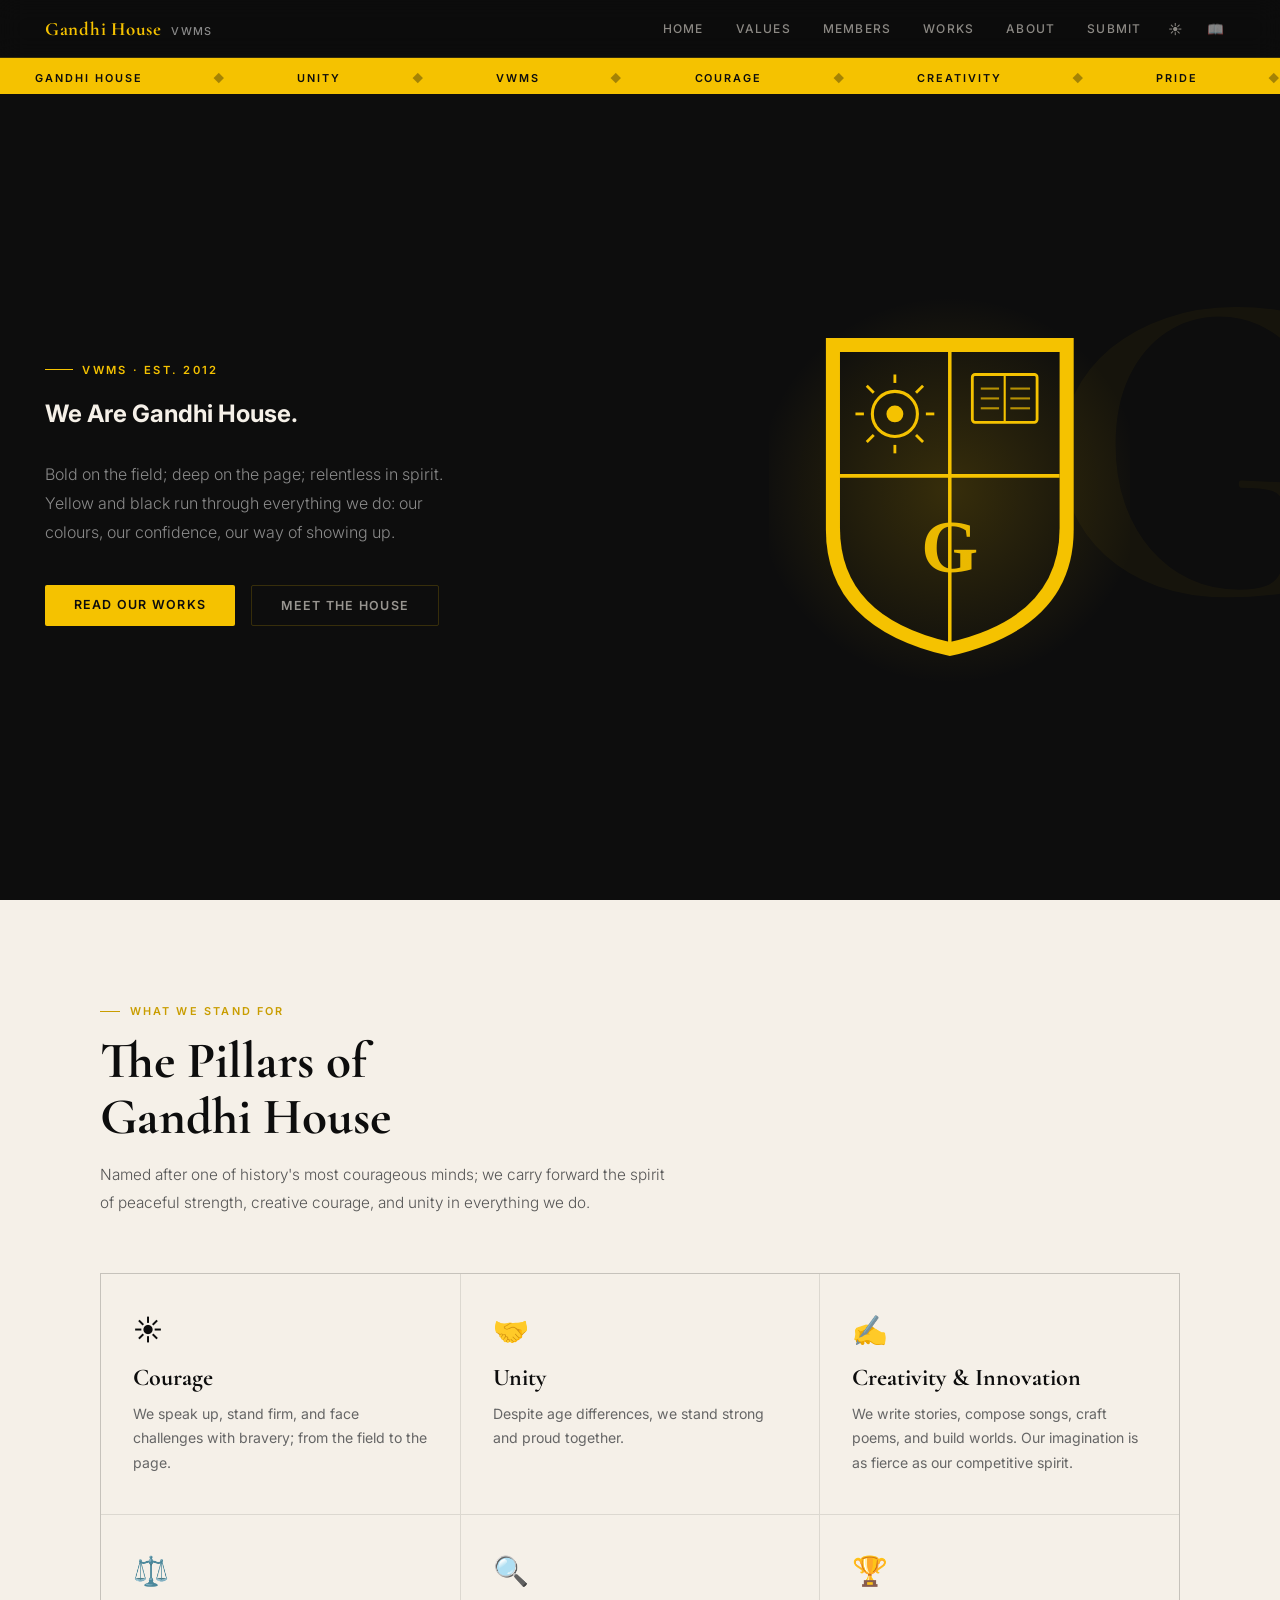
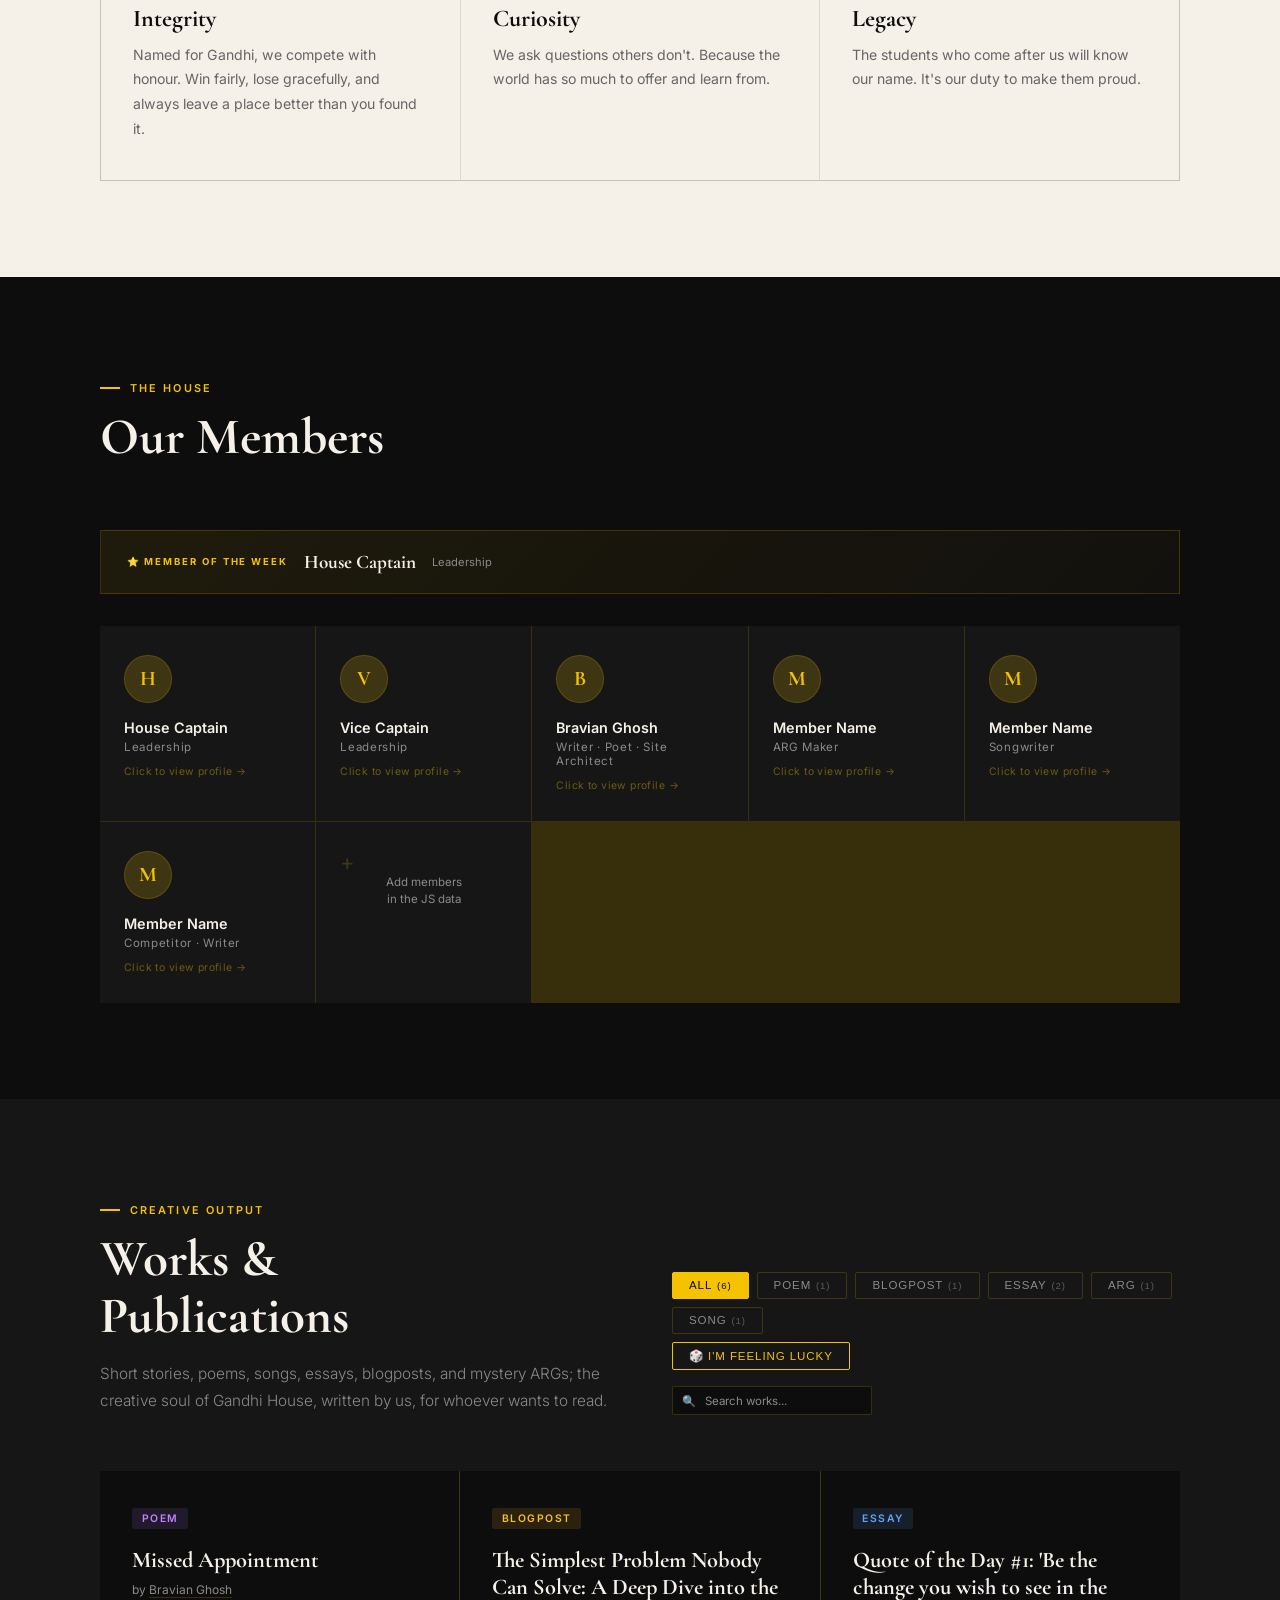
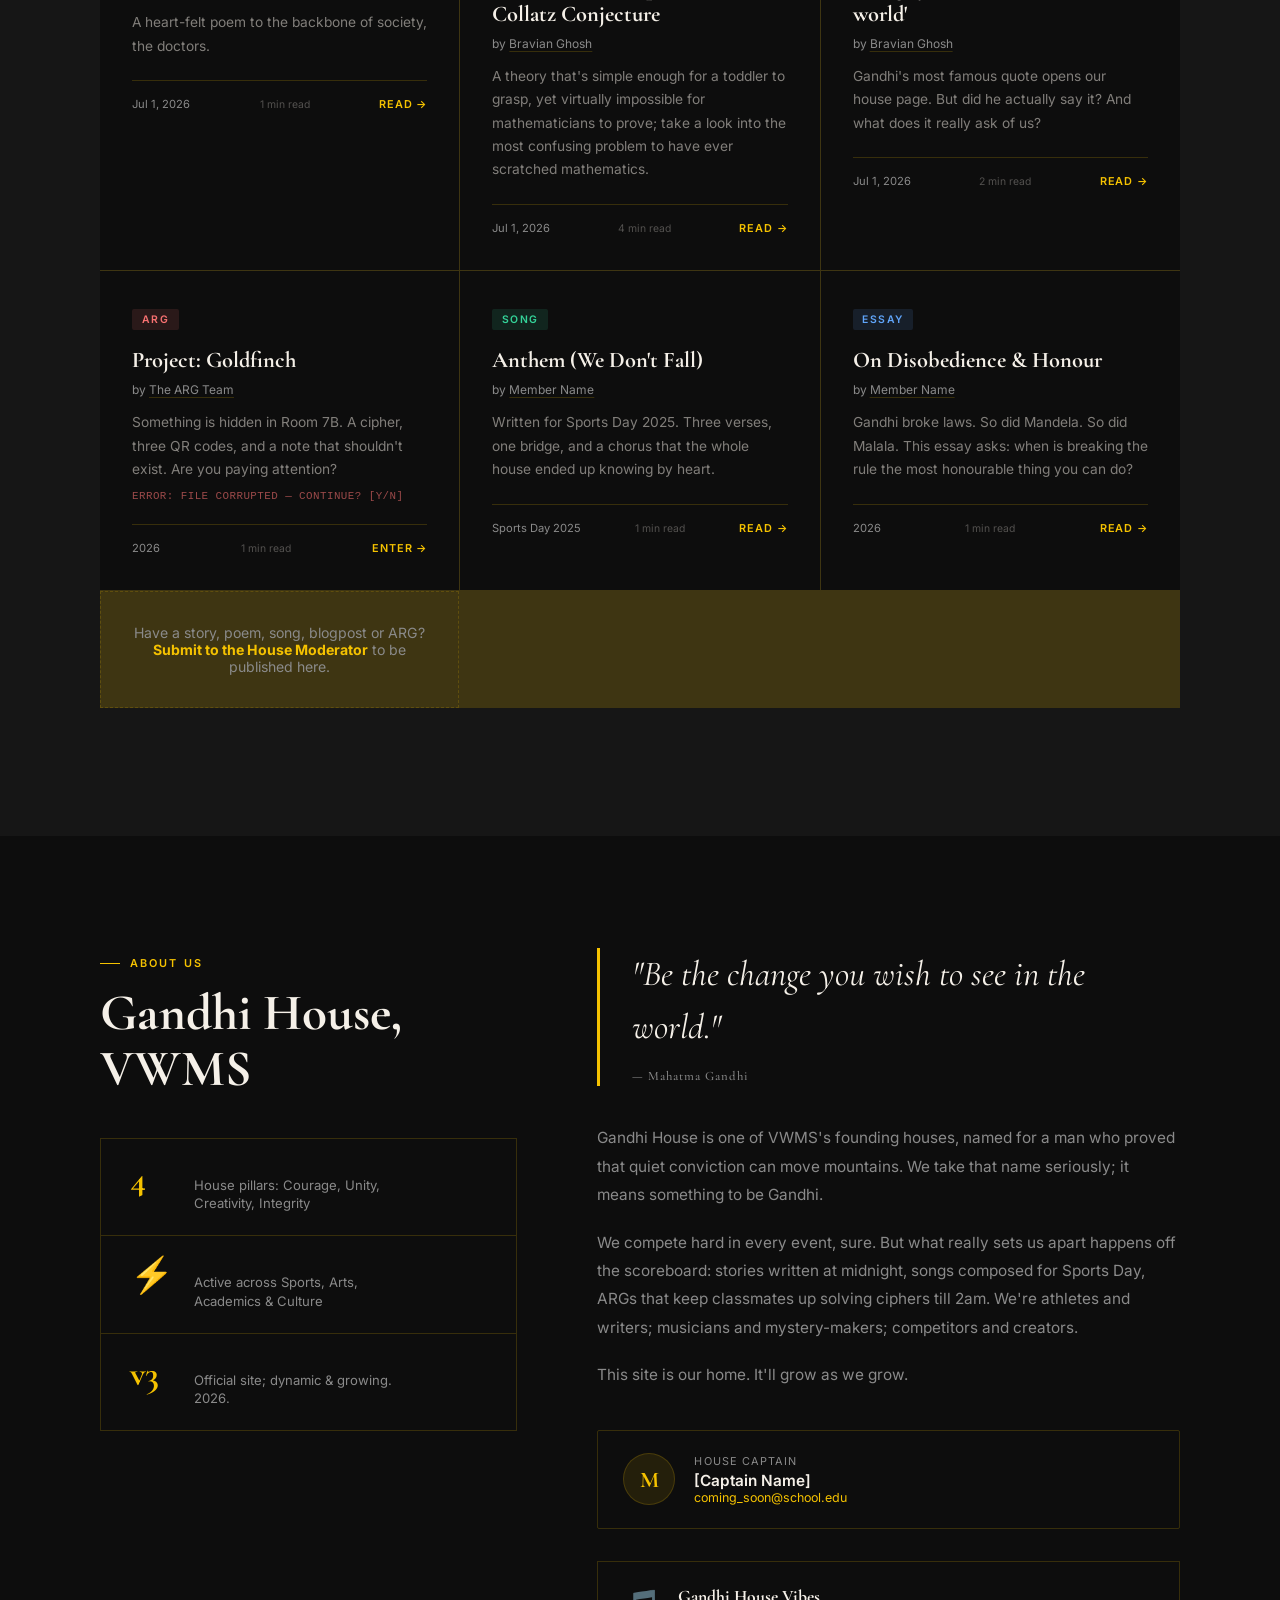
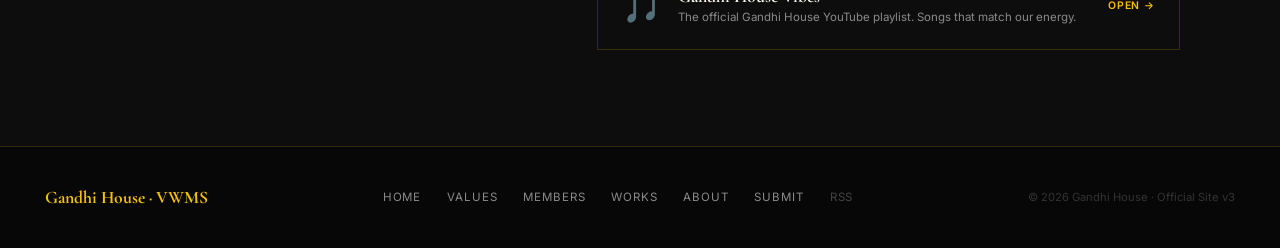
==== commit 1ebb74c8: "added submit button" ====
--- a/index.html
+++ b/index.html
@@ -25,6 +25,7 @@
     <a href="#members">Members</a>
     <a href="#works">Works</a>
     <a href="#about">About</a>
+    <a href="submit.html">Submit</a>
   </div>
 </nav>
 
@@ -189,7 +190,7 @@
   <span class="footer-brand">Gandhi House · VWMS</span>
   <div class="footer-links">
     <a href="#home">Home</a><a href="#values">Values</a>
-    <a href="#members">Members</a><a href="#works">Works</a><a href="#about">About</a>
+    <a href="#members">Members</a><a href="#works">Works</a><a href="#about">About</a><a href="submit.html">Submit</a>
   </div>
   <span class="footer-copy">© 2026 Gandhi House · Official Site v3</span>
 </footer>
@@ -219,4 +220,4 @@
 <script src="js/main.js"></script>
 
 </body>
-</html>+</html>
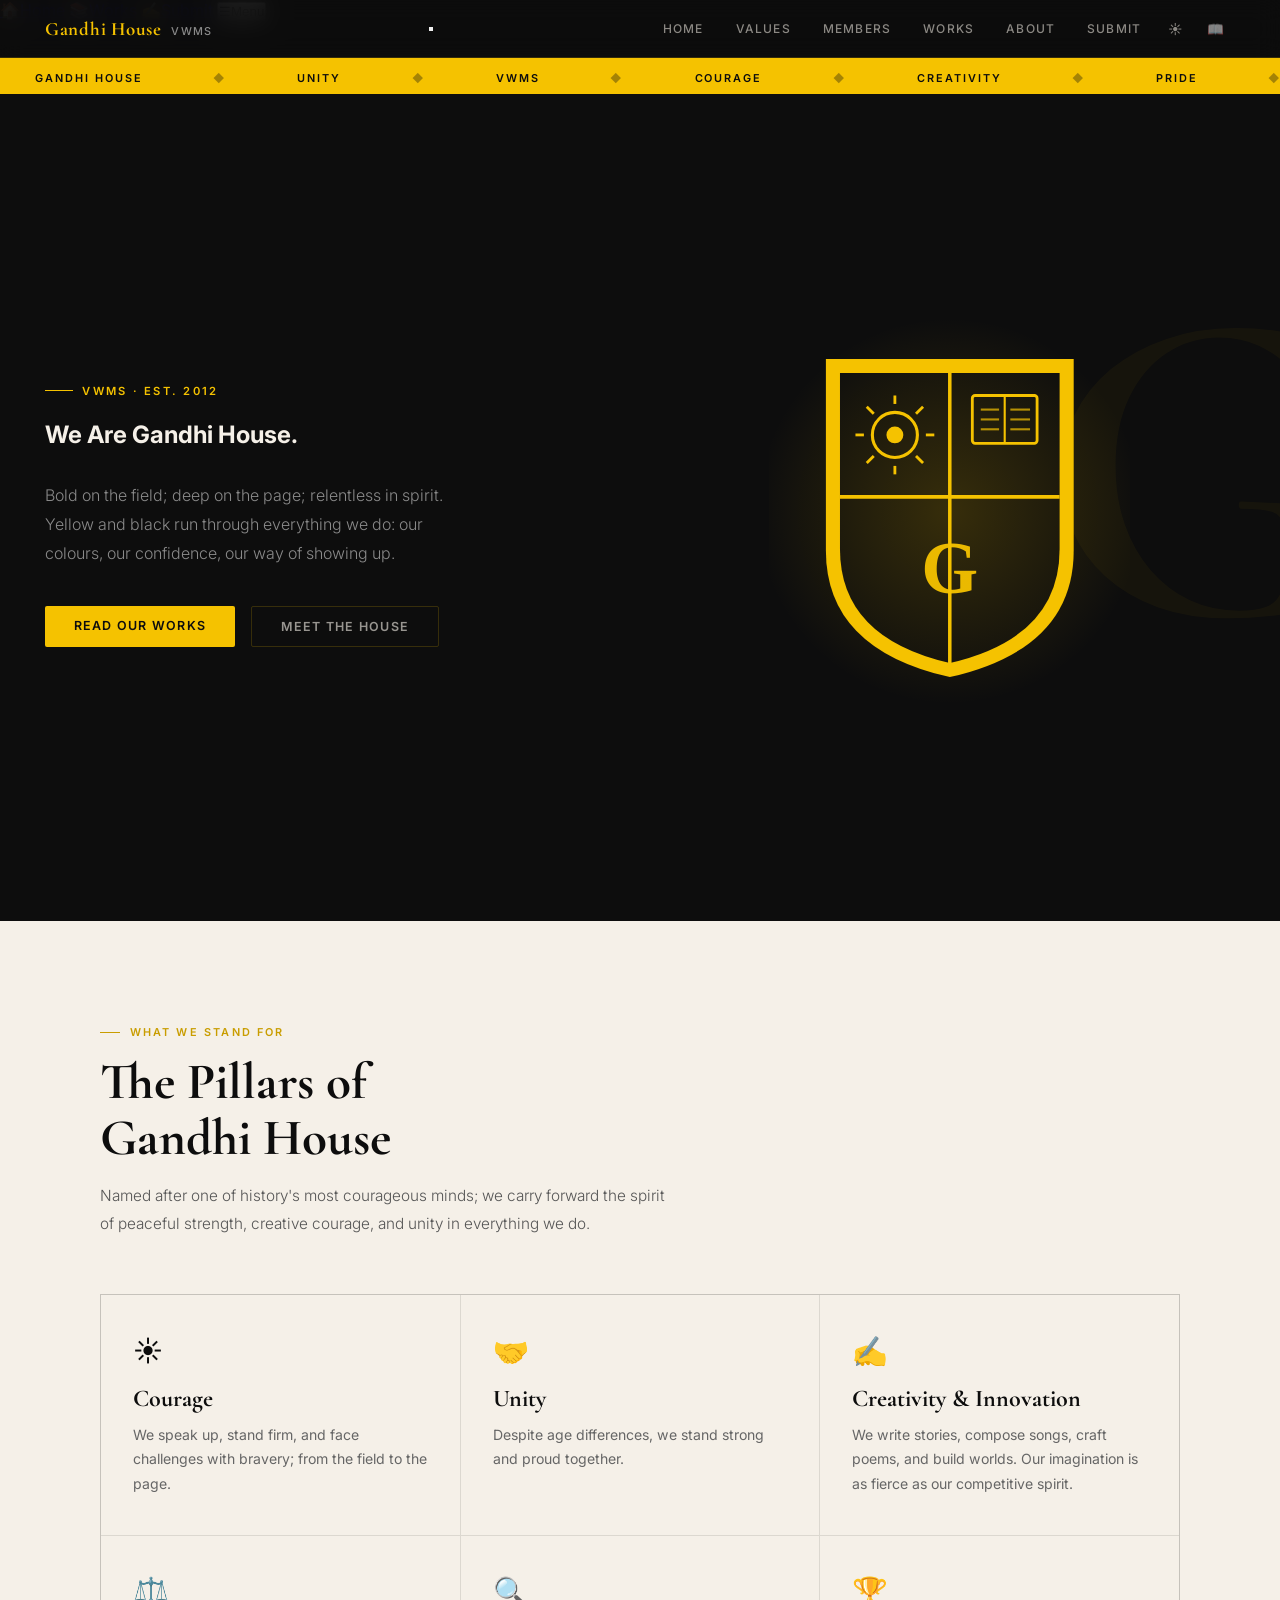
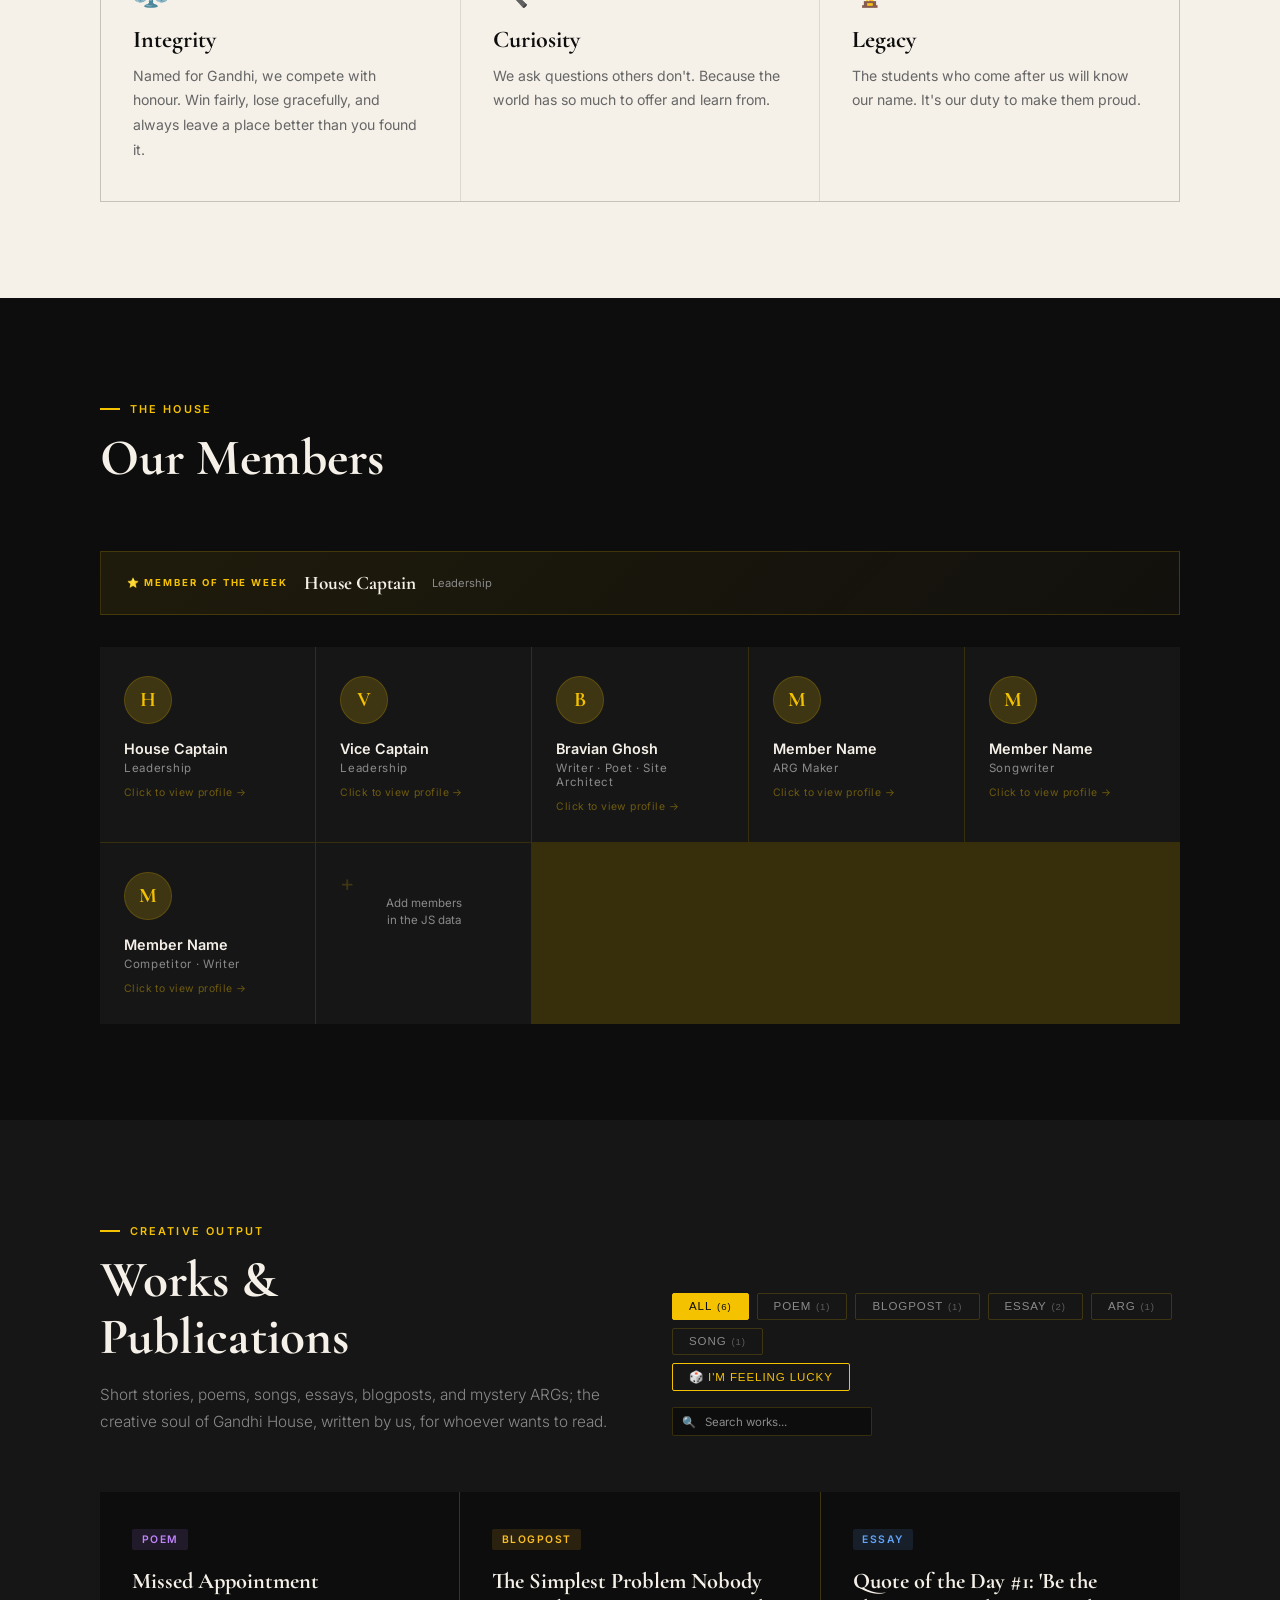
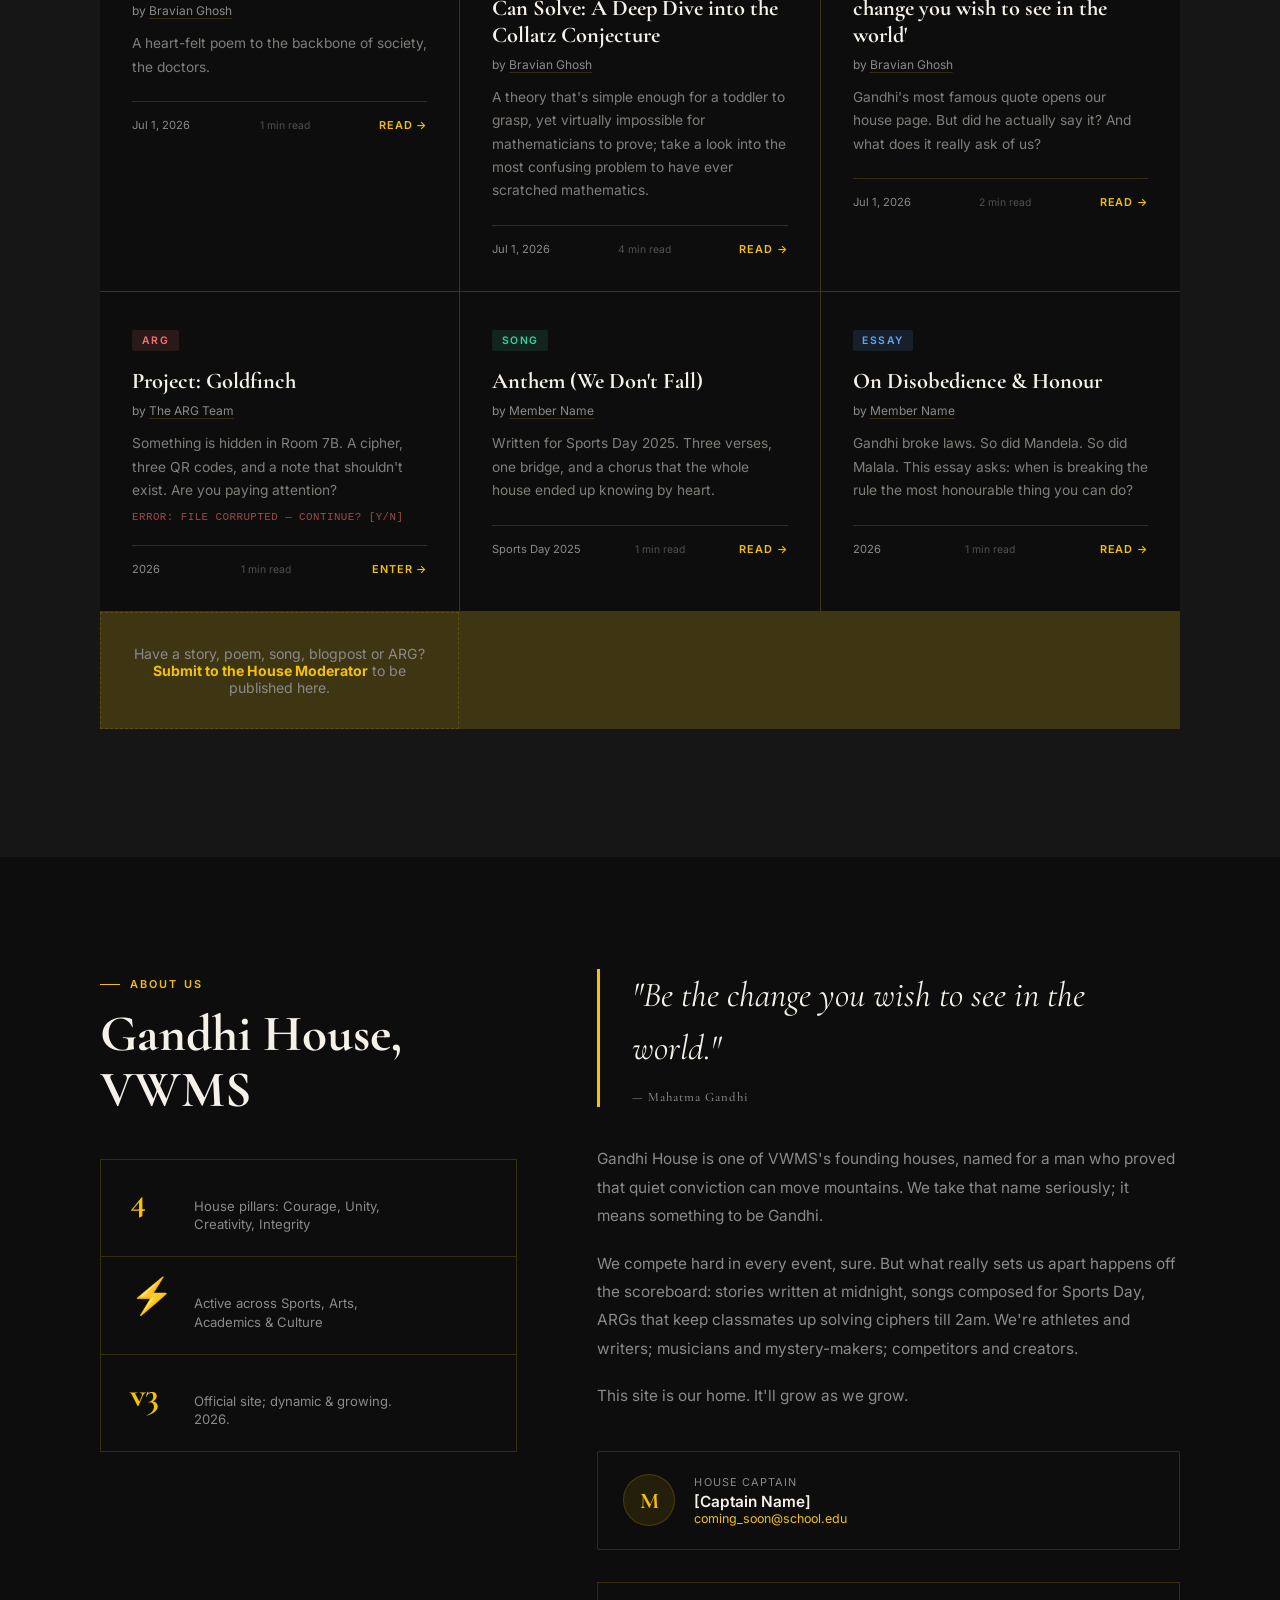
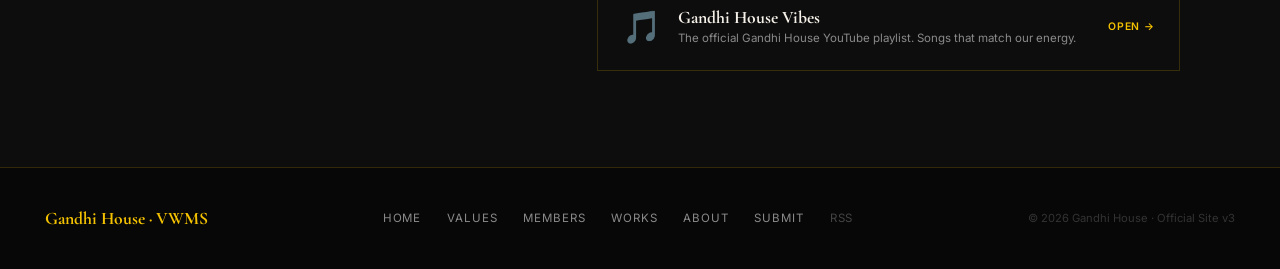
==== commit 7d0c2c06: "Enhance mobile navigation and accessibility Added mobile navigation features and improved accessibil" ====
--- a/index.html
+++ b/index.html
@@ -10,6 +10,11 @@
   <link rel="stylesheet" href="css/main.css"/>
   <link rel="stylesheet" href="css/print.css" media="print"/>
   <link rel="stylesheet" href="css/reading.css"/>
+  <link rel="manifest" href="manifest.json"/>
+  <meta name="theme-color" content="#F5C200"/>
+  <meta name="apple-mobile-web-app-capable" content="yes"/>
+  <meta name="apple-mobile-web-app-status-bar-style" content="black-translucent"/>
+  <meta name="apple-mobile-web-app-title" content="Gandhi House"/>
 </head>
 <body>
 
@@ -19,15 +24,26 @@
     <span class="nav-house">Gandhi House</span>
     <span class="nav-school">VWMS</span>
   </div>
-  <div class="nav-links">
-    <a href="#home">Home</a>
-    <a href="#values">Values</a>
-    <a href="#members">Members</a>
-    <a href="#works">Works</a>
-    <a href="#about">About</a>
-    <a href="submit.html">Submit</a>
+  <button class="hamburger" id="hamburgerBtn" onclick="toggleMobileMenu()" aria-label="Menu">
+    <span></span><span></span><span></span>
+  </button>
+  <div class="nav-links" id="navLinks">
+    <a href="#home" onclick="closeMobileMenu()">Home</a>
+    <a href="#values" onclick="closeMobileMenu()">Values</a>
+    <a href="#members" onclick="closeMobileMenu()">Members</a>
+    <a href="#works" onclick="closeMobileMenu()">Works</a>
+    <a href="#about" onclick="closeMobileMenu()">About</a>
+    <a href="submit.html" onclick="closeMobileMenu()">Submit</a>
   </div>
 </nav>
+
+<!-- MOBILE BOTTOM BAR -->
+<div class="bottom-bar" id="bottomBar">
+  <a href="#home" class="bottom-bar-item">🏠<span>Home</span></a>
+  <a href="#works" class="bottom-bar-item">📚<span>Works</span></a>
+  <a href="submit.html" class="bottom-bar-item">✍️<span>Submit</span></a>
+  <button class="bottom-bar-item" onclick="toggleMobileMenu()">☰<span>Menu</span></button>
+</div>
 
 <!-- TICKER -->
 <div class="ticker" aria-hidden="true">
@@ -219,5 +235,11 @@
 <script src="js/features.js"></script>
 <script src="js/main.js"></script>
 
+<script>
+  if ('serviceWorker' in navigator) {
+    navigator.serviceWorker.register('sw.js');
+  }
+</script>
+  
 </body>
 </html>
